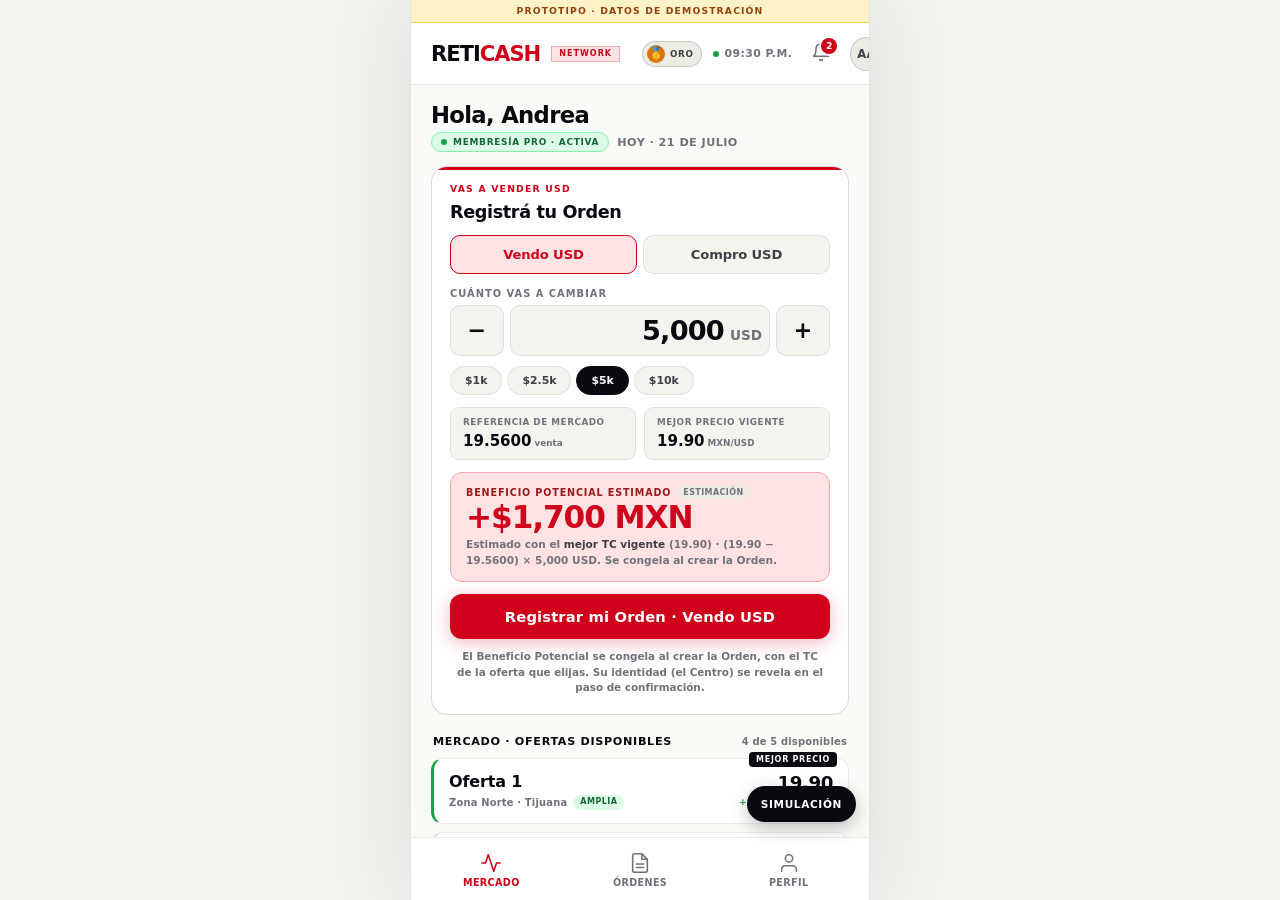
==== cliente.html @ 37eeac1e "Publicar interfaces simuladas · 2026-07-22T16:53Z" ====
<!doctype html>
<html lang="es">
<head>
<meta charset="utf-8">
<meta name="viewport" content="width=device-width,initial-scale=1,maximum-scale=1,user-scalable=no,viewport-fit=cover,interactive-widget=resizes-content">
<meta name="robots" content="noindex,nofollow">
<meta name="theme-color" content="#0A0A0F">
<title>Network · Interfaz simulada del Cliente</title>
<!--
  ══════════════════════════════════════════════════════════════════════════
  Network · Interfaz simulada del flujo del Cliente · v3
  Unidad 3 (v3), paso 2 del orden inviolable §3 CLAUDE.md.
  Fecha: 2026-07-21.

  ─── JERARQUÍA DE FUENTES · TRES CAPAS (se hereda a TODA interfaz Network) ───

  1 · CONTRATO ontológico (contratos/nucleo_membresia_caja.md) — LA ONTOLOGÍA.
      Innegociable. Vocabulario, objetos, acciones, estados. Toda categoría
      visible acá sale del contrato.

  2 · MM (customer.html + app.css) — EL FLUJO.
      Esqueleto de pantallas y mecánica probada en operación real: appbar,
      bnav, cotizador con toggle, reloj dual, QR con reloj interno, candado
      orden viva, kick modal, DISTRIBUCIÓN de la capa conductual (tier en
      header, bloque de comportamiento en Mercado, paintOrdPerdido en
      Órdenes), historial con ciclo. Voz traducida al contrato.

  3 · CM (mercado.css + app.css + mercado.html) — EL DISEÑO.
      Ya no "vara de calidad": es LA CAPA DE DISEÑO por herencia directa.
      Destilado en el asset propio del repo → network-design-system.css
      (linkeado abajo): tokens, componentes, bottom sheets, estados,
      transiciones, dark mode, tipografía, animaciones. Esta interfaz se
      construye SOBRE ese sistema; acá abajo solo va el CSS específico de
      las piezas del cliente (cotizador, tablero ciego, orden viva,
      veredicto, bloque conductual, referidos).

  Correcciones ya integradas (C1-C3 del Arquitecto) + este turno:
   · C1 · Capa conductual del núcleo COMPLETA y distribuida como en MM:
          tier chip en header, bloque de comportamiento en Mercado,
          paintOrdPerdido (Beneficio Perdido del mes) en Órdenes, nudges.
          Estado {has_data:false} neutro cuando el servicio SCI no responde.
   · C2 · Ceguera del tablero: TC + Capacidad + zona, sin nombre. Identidad
          revelada en CreateOrder.
   · C3 · Referido / Invitación con lista de estados. Sin recompensas.
   · Mecánica nueva (§1.4 contrato): Beneficio Potencial ESTIMADO en vivo
          contra el mejor TC vigente del mercado ciego, ROTULADO como
          estimación (§6.3 "si estimás, decilo"). No es el evento — ese nace
          en CreateOrder. Si el cliente elige otra oferta, recalcula.

  Si el vocabulario del contrato no alcanza: divergencia registrada, no
  invento (§2 CLAUDE.md).
  ══════════════════════════════════════════════════════════════════════════
-->
<link rel="stylesheet" href="network-design-system.css">
<style>
/* ═══════════ CSS ESPECÍFICO DEL CLIENTE (lo compartido está en el design system) ═══════════ */

/* Saludo */
.greet-block{margin-bottom:14px}
.greet-h{font-size:1.42rem;font-weight:900;letter-spacing:-.03em;color:var(--ink);margin:0 0 4px;line-height:1.1}
.greet-sub{display:flex;flex-wrap:wrap;gap:8px;align-items:center;color:var(--ink3);font-size:.7rem;font-weight:700;letter-spacing:.04em;text-transform:uppercase}

/* GATE DE MEMBRESÍA */
.mgate{border-radius:14px;padding:14px 16px;margin-bottom:14px;border:1px solid var(--brd)}
.mgate.req{background:var(--surf);border-color:var(--brd2)}
.mgate.wait-cash{background:var(--amber-bg);border-color:var(--amber-brd)}
.mgate.wait-digital{background:var(--blue-bg);border-color:var(--blue-brd)}
.mgate.grace{background:var(--amber-bg);border-color:var(--amber-brd)}
.mgate-ey{font-size:.58rem;font-weight:800;letter-spacing:.1em;text-transform:uppercase;color:var(--ink3);margin-bottom:5px}
.mgate.wait-cash .mgate-ey,.mgate.grace .mgate-ey{color:#92400E}
.mgate.wait-digital .mgate-ey{color:#1E40AF}
body.dk .mgate.wait-cash .mgate-ey,body.dk .mgate.grace .mgate-ey{color:#fcd34d}
body.dk .mgate.wait-digital .mgate-ey{color:#93c5fd}
.mgate-t{font-size:.95rem;font-weight:900;letter-spacing:-.02em;color:var(--ink);margin:0 0 4px}
.mgate-s{font-size:.7rem;color:var(--ink3);line-height:1.5;font-weight:600}
.mgate-s strong{color:var(--ink2);font-weight:800}
.mgate-code{font-family:'SF Mono',Menlo,monospace;font-weight:800;font-size:1rem;letter-spacing:.1em;color:var(--ink);background:var(--surf);border:1px solid var(--brd2);border-radius:8px;padding:8px 12px;display:inline-block;margin-top:10px}
.mgate-btn{margin-top:12px;width:100%;background:var(--ink);color:var(--surf);border:0;border-radius:10px;padding:12px;font-family:inherit;font-size:.8rem;font-weight:800;letter-spacing:.01em;cursor:pointer;transition:background var(--t-fast) var(--ease)}
.mgate-btn:hover{background:var(--red)}

/* Recorridos de activación (canales como acciones distintas) */
.chan-card{border:1.5px solid var(--brd2);border-radius:12px;padding:14px 15px;margin-bottom:10px;cursor:pointer;transition:border-color var(--t-fast) var(--ease),background var(--t-fast) var(--ease)}
.chan-card:hover{border-color:var(--ink);background:var(--surf2)}
.chan-card-h{display:flex;align-items:center;gap:10px;margin-bottom:6px}
.chan-ic{width:36px;height:36px;border-radius:10px;background:var(--surf2);display:flex;align-items:center;justify-content:center;font-size:1.15rem;flex:0 0 auto}
.chan-card.efectivo .chan-ic{background:var(--amber-bg)}
.chan-card.digital .chan-ic{background:var(--blue-bg)}
.chan-t{font-size:.88rem;font-weight:900;letter-spacing:-.01em;color:var(--ink)}
.chan-tag{font-size:.5rem;font-weight:800;letter-spacing:.06em;text-transform:uppercase;padding:2px 6px;border-radius:var(--r-pill);background:var(--surf3);color:var(--ink3);margin-left:auto}
.chan-tag.def{background:var(--amber-bg);color:#92400E}
body.dk .chan-tag.def{color:#fcd34d}
.chan-d{font-size:.68rem;color:var(--ink3);line-height:1.5;font-weight:600}
.chan-guard{font-size:.62rem;color:var(--ink4);line-height:1.5;font-weight:600;margin-top:6px;padding:10px 12px;background:var(--surf2);border-radius:9px}
.chan-guard strong{color:var(--ink2);font-weight:800}
.act-benef{background:var(--surf2);border:1px solid var(--brd);border-radius:10px;padding:12px 14px;margin:12px 0}
.act-benef-r{display:flex;justify-content:space-between;align-items:baseline;padding:6px 0;border-bottom:1px solid var(--brd);font-size:.75rem;gap:10px}
.act-benef-r:last-child{border-bottom:0}
.act-benef-r .k{color:var(--ink3);font-weight:600}
.act-benef-r .v{color:var(--ink);font-weight:800;text-align:right;font-variant-numeric:tabular-nums}
.act-benef-r .v.hl{color:var(--green)}
.act-steps{margin:12px 0;padding:0;list-style:none;counter-reset:s}
.act-step{position:relative;padding:0 0 12px 34px;font-size:.72rem;color:var(--ink2);line-height:1.5;font-weight:600;counter-increment:s}
.act-step::before{content:counter(s);position:absolute;left:0;top:-2px;width:22px;height:22px;border-radius:50%;background:var(--amber-bg);color:#92400E;font-size:.7rem;font-weight:900;display:flex;align-items:center;justify-content:center}
body.dk .act-step::before{color:#fcd34d}
.act-step:last-child{padding-bottom:0}
.act-code{text-align:center;font-family:'SF Mono',Menlo,monospace;font-weight:800;font-size:1.3rem;letter-spacing:.12em;color:var(--ink);background:var(--surf2);border:1.5px dashed var(--brd2);border-radius:12px;padding:16px;margin:12px 0}

/* MI CARD OPERAR (hero) */
.op-hero{
  background:var(--surf);border:1.5px solid var(--brd2);border-radius:16px;
  padding:16px 18px 18px;margin-bottom:14px;position:relative;overflow:hidden;
  transition:border-color var(--t) var(--ease);
}
.op-hero::before{content:"";position:absolute;top:0;left:0;right:0;height:3px;background:var(--brd2);transition:background var(--t-fast) var(--ease)}
.op-hero.sell::before{background:var(--red)}
.op-hero.buy::before{background:var(--green)}
.op-hero-ey{font-size:.58rem;font-weight:800;letter-spacing:.13em;text-transform:uppercase;color:var(--ink3);margin-bottom:8px;transition:color var(--t-fast) var(--ease)}
.op-hero.sell .op-hero-ey{color:var(--red)}
.op-hero.buy .op-hero-ey{color:var(--green)}
.op-hero-t{font-size:1.1rem;font-weight:900;letter-spacing:-.02em;color:var(--ink);margin:0 0 12px;line-height:1.2}

.op-lbl{font-size:.62rem;font-weight:800;letter-spacing:.1em;text-transform:uppercase;color:var(--ink3);margin:14px 0 6px}
.op-lbl:first-child{margin-top:0}

.q-amt{display:flex;gap:6px;align-items:stretch;margin-bottom:10px}
.q-amt-btn{background:var(--surf2);border:1.5px solid var(--brd);border-radius:var(--r-input);width:54px;font-size:1.4rem;font-weight:900;color:var(--ink);cursor:pointer;font-family:inherit;line-height:1;transition:background var(--t-fast) var(--ease)}
.q-amt-btn:hover{background:var(--surf3)}
.q-amt-btn:active{transform:translateY(1px)}
.q-amt-mid{flex:1;background:var(--surf2);border:1.5px solid var(--brd);border-radius:var(--r-input);display:flex;align-items:baseline;justify-content:center;gap:6px;padding:9px 4px}
.q-amt-inp{background:transparent;border:0;text-align:right;font-size:1.7rem;font-weight:900;letter-spacing:-.03em;font-variant-numeric:tabular-nums;color:var(--ink);width:calc(100% - 44px);font-family:inherit;outline:none;padding:0}
.q-amt-usd{color:var(--ink3);font-weight:800;font-size:.85rem}
.q-fast{display:flex;gap:5px;margin-bottom:6px;flex-wrap:wrap}
.q-fast-btn{position:relative;background:var(--surf2);border:1px solid var(--brd);border-radius:var(--r-pill);padding:7px 14px;font-family:inherit;font-size:.68rem;font-weight:700;color:var(--ink2);cursor:pointer;transition:background var(--t-fast) var(--ease)}
.q-fast-btn::after{content:"";position:absolute;top:50%;left:50%;transform:translate(-50%,-50%);width:100%;height:var(--tap)}
.q-fast-btn:hover{background:var(--surf3)}
.q-fast-btn.on{background:var(--ink);color:var(--surf);border-color:var(--ink)}

/* Referencias (Referencia de Mercado + Mejor precio vigente) */
.ref-row{display:grid;grid-template-columns:1fr 1fr;gap:8px;margin:12px 0}
.ref-cell{padding:9px 12px;background:var(--surf2);border:1px solid var(--brd);border-radius:9px}
.ref-cell-l{font-size:.55rem;font-weight:800;letter-spacing:.06em;text-transform:uppercase;color:var(--ink3);line-height:1.3}
.ref-cell-v{font-size:.94rem;font-weight:900;font-variant-numeric:tabular-nums;color:var(--ink);margin-top:3px}
.ref-cell-v small{font-size:.55rem;font-weight:700;color:var(--ink3);margin-left:3px}
.ref-cell.best .ref-cell-v{color:var(--ink)}

/* Estimación de Beneficio Potencial (rotulada) */
.est{background:var(--surf2);border:1px solid var(--brd);border-radius:12px;padding:13px 15px;margin-bottom:12px;transition:background var(--t-fast) var(--ease),border-color var(--t-fast) var(--ease)}
.op-hero.sell .est{background:var(--red-bg);border-color:var(--red-brd)}
.op-hero.buy .est{background:var(--green-bg);border-color:var(--green-brd)}
.est-ey{font-size:.6rem;font-weight:800;letter-spacing:.09em;text-transform:uppercase;color:var(--ink3);display:flex;align-items:center;gap:6px}
.op-hero.sell .est-ey{color:#991B1B}
.op-hero.buy .est-ey{color:#166534}
body.dk .op-hero.sell .est-ey{color:#fca5a5}
body.dk .op-hero.buy .est-ey{color:#4ade80}
.est-tag{font-size:.5rem;font-weight:800;letter-spacing:.05em;text-transform:uppercase;padding:2px 6px;border-radius:var(--r-pill);background:var(--surf3);color:var(--ink3)}
.est-v{font-size:1.95rem;font-weight:900;letter-spacing:-.035em;line-height:1.05;color:var(--ink);font-variant-numeric:tabular-nums;margin-top:2px}
.op-hero.sell .est-v{color:var(--red)}
.op-hero.buy .est-v{color:var(--green)}
.est-sub{font-size:.66rem;color:var(--ink3);margin-top:4px;line-height:1.45;font-weight:600}
.est-sub strong{color:var(--ink2);font-weight:800}

.disc{font-size:.65rem;color:var(--ink3);text-align:center;line-height:1.5;margin-top:10px;padding:0 4px;font-weight:600}

/* TABLERO CIEGO */
.blind-h{display:flex;align-items:baseline;justify-content:space-between;gap:8px;margin:20px 0 10px;padding:0 2px}
.blind-h-t{font-size:.7rem;font-weight:900;letter-spacing:.06em;text-transform:uppercase;color:var(--ink)}
.blind-h-s{font-size:.62rem;font-weight:700;color:var(--ink3);letter-spacing:.02em}
.blind-list{display:flex;flex-direction:column;gap:8px;margin-bottom:14px}
.of-row{background:var(--surf);border:1px solid var(--brd);border-left:3px solid var(--brd2);border-radius:12px;padding:13px 15px;display:grid;grid-template-columns:1fr auto;gap:12px 14px;align-items:center;cursor:pointer;transition:background var(--t-fast) var(--ease),border-color var(--t-fast) var(--ease),transform var(--t-fast) var(--ease);position:relative}
.of-row:hover{background:var(--surf2)}
.of-row:active{background:var(--surf3);transform:translateY(1px)}
.of-row.on{border-color:var(--ink);border-left-color:var(--ink)}
.of-row.top{border-left-color:var(--ink3)}
.of-row.top.sell{border-left-color:var(--green)}
.of-row.top.buy{border-left-color:var(--red)}
.of-row.sin-cap{opacity:.55;cursor:not-allowed}
.of-info{min-width:0}
.of-id{font-size:1rem;font-weight:800;letter-spacing:-.01em;color:var(--ink);display:flex;align-items:center;gap:7px}
.of-sel-dot{font-size:.55rem;font-weight:800;letter-spacing:.05em;text-transform:uppercase;color:var(--ink);background:var(--surf3);padding:2px 6px;border-radius:var(--r-pill)}
.of-meta{display:flex;gap:6px;flex-wrap:wrap;margin-top:4px;align-items:center}
.of-meta-i{font-size:.62rem;font-weight:700;color:var(--ink3);letter-spacing:.02em}
.of-cap{font-size:.5rem;font-weight:800;letter-spacing:.06em;text-transform:uppercase;padding:2px 7px;border-radius:var(--r-pill);line-height:1.35}
.of-cap.amplia{background:var(--green-bg);color:#166534}
.of-cap.limitada{background:var(--amber-bg);color:#92400E}
.of-cap.sin_capacidad{background:var(--red-bg);color:#991B1B}
body.dk .of-cap.amplia{color:#4ade80}
body.dk .of-cap.limitada{color:#fcd34d}
body.dk .of-cap.sin_capacidad{color:#fca5a5}
.of-price{text-align:right;white-space:nowrap}
.of-tc{font-size:1.14rem;font-weight:900;letter-spacing:-.025em;font-variant-numeric:tabular-nums;color:var(--ink);line-height:1}
.of-bpu{font-size:.58rem;font-weight:800;letter-spacing:.05em;text-transform:uppercase;color:var(--ink3);margin-top:4px}
.of-bpu.pos{color:var(--green)}
.of-tag-mejor{position:absolute;top:-7px;right:11px;font-size:.5rem;font-weight:900;letter-spacing:.09em;text-transform:uppercase;color:var(--surf);background:var(--ink);padding:3px 7px;border-radius:4px}
.blind-nota{font-size:.62rem;color:var(--ink3);line-height:1.5;padding:10px 12px;background:var(--surf2);border:1px solid var(--brd);border-radius:9px;margin-bottom:14px;font-weight:600}
.blind-nota strong{color:var(--ink2);font-weight:800}

/* ══════════ BLOQUE CONDUCTUAL DEL NÚCLEO (§1.16 · distribución MM) ══════════ */
.beh{background:var(--surf);border:1px solid var(--brd);border-radius:14px;padding:16px;margin-bottom:14px}
.beh-title{font-size:.62rem;font-weight:800;letter-spacing:.09em;text-transform:uppercase;color:var(--ink3);margin-bottom:12px}
.beh-h{display:flex;align-items:center;gap:13px;margin-bottom:14px}
/* Medidor de nivel (gauge circular) — ancla gráfica */
.beh-gauge{position:relative;width:64px;height:64px;flex:0 0 auto}
.beh-gauge-svg{width:64px;height:64px;transform:rotate(-90deg)}
.beh-gauge-bg{fill:none;stroke:var(--surf3);stroke-width:5}
.beh-gauge-fg{fill:none;stroke:url(#behgrad);stroke-width:5;stroke-linecap:round;transition:stroke-dashoffset 1s var(--ease)}
.beh-gauge-medal{position:absolute;inset:0;display:flex;align-items:center;justify-content:center;font-size:1.5rem}
.beh-tier-block{flex:1;min-width:0}
.beh-tier-l{font-size:.55rem;font-weight:800;letter-spacing:.1em;text-transform:uppercase;color:var(--ink3)}
.beh-tier-n{font-size:1.05rem;font-weight:900;letter-spacing:-.02em;color:var(--ink);margin-top:1px}
.beh-tier-pct{font-size:.62rem;font-weight:700;color:var(--ink3);margin-top:2px}
.beh-score{text-align:right;position:relative}
.beh-score-v{font-size:1.5rem;font-weight:900;letter-spacing:-.03em;color:var(--ink);line-height:1;font-variant-numeric:tabular-nums}
.beh-score-l{font-size:.55rem;font-weight:800;letter-spacing:.1em;text-transform:uppercase;color:var(--ink3);margin-top:2px}
.beh-score .beh-info{position:absolute;top:-4px;right:-6px}
.beh-info{background:transparent;border:0;color:var(--ink4);font-size:.9rem;padding:0 4px;cursor:pointer;font-family:inherit}
.beh-info:hover{color:var(--ink2)}
.beh-cells{display:grid;grid-template-columns:1fr 1fr;gap:10px;margin:14px 0}
.beh-cell{background:var(--surf2);border-radius:10px;padding:11px 12px}
.beh-cell-v{font-size:1.15rem;font-weight:900;letter-spacing:-.02em;color:var(--ink);font-variant-numeric:tabular-nums;line-height:1}
.beh-cell-l{font-size:.55rem;font-weight:800;letter-spacing:.09em;text-transform:uppercase;color:var(--ink3);margin-top:3px;line-height:1.3}

/* Racha grid */
.beh-w-h{display:flex;justify-content:space-between;align-items:baseline;margin:16px 0 10px;gap:8px}
.beh-w-t{font-size:.62rem;font-weight:800;letter-spacing:.09em;text-transform:uppercase;color:var(--ink3)}
.beh-w-n{font-size:.75rem;font-weight:800;color:var(--ink)}
.beh-w-n b{font-weight:900;font-size:1.05rem;letter-spacing:-.02em;color:var(--ink);margin-right:5px;font-variant-numeric:tabular-nums}
.beh-w-grid{display:flex;gap:6px}
.beh-w-cell{flex:1;text-align:center}
.beh-w-box{width:100%;aspect-ratio:1;border-radius:8px;background:var(--surf3);display:flex;align-items:center;justify-content:center;font-weight:900;font-size:1rem;color:var(--ink3)}
.beh-w-box.on{background:var(--green);color:#fff}
.beh-w-box.off{background:var(--surf3);color:var(--ink4)}
.beh-w-box.cur{background:var(--surf2);color:var(--ink);border:1.5px dashed var(--amber-brd)}
.beh-w-lbl{font-size:.5rem;font-weight:700;color:var(--ink3);margin-top:4px;letter-spacing:.03em}
.beh-w-ops{font-size:.5rem;color:var(--ink4);margin-top:1px;font-weight:700}
.beh-w-foot{font-size:.66rem;color:var(--ink3);margin-top:10px;font-weight:600}
.beh-w-foot strong{color:var(--ink2);font-weight:800}

/* Beneficio Capturado vs Dejado ir (núcleo) — ancla gráfica de Mercado */
.bvd{margin:4px 0 10px}
.bvd-row{margin-bottom:12px}
.bvd-row:last-child{margin-bottom:0}
.bvd-top{display:flex;justify-content:space-between;align-items:baseline;gap:10px;margin-bottom:5px}
.bvd-lbl{font-size:.6rem;font-weight:800;letter-spacing:.08em;text-transform:uppercase}
.bvd-lbl.g{color:#166534}.bvd-lbl.r{color:#991B1B}
body.dk .bvd-lbl.g{color:#4ade80}body.dk .bvd-lbl.r{color:#fca5a5}
.bvd-val{font-size:1.05rem;font-weight:900;letter-spacing:-.02em;font-variant-numeric:tabular-nums}
.bvd-val.g{color:var(--green)}.bvd-val.r{color:var(--red)}
.bvd-track{height:12px;background:var(--surf3);border-radius:var(--r-pill);overflow:hidden}
.bvd-fill{height:100%;border-radius:var(--r-pill);transition:width .5s var(--ease);min-width:3px}
.bvd-fill.g{background:var(--green)}.bvd-fill.r{background:var(--red)}
.bvd-foot{font-size:.66rem;color:var(--ink3);line-height:1.5;font-weight:600;margin-top:2px}
.bvd-foot strong{color:var(--ink2);font-weight:800}

/* Nudge conductual */
.beh-nudge{background:var(--green-bg);border:1px solid var(--green-brd);border-radius:12px;padding:14px;margin-top:14px}
.beh-nudge-ey{font-size:.55rem;font-weight:800;letter-spacing:.1em;text-transform:uppercase;color:#166534}
body.dk .beh-nudge-ey{color:#4ade80}
.beh-nudge-v{font-size:1.5rem;font-weight:900;letter-spacing:-.03em;color:var(--green);margin-top:3px;font-variant-numeric:tabular-nums}
.beh-nudge-txt{font-size:.68rem;color:#166534;margin-top:3px;line-height:1.45;font-weight:600}
body.dk .beh-nudge-txt{color:#4ade80}
.beh-nudge-txt strong{font-weight:900}

/* Estado neutro {has_data:false} */
.beh-neutro{background:var(--surf);border:1px dashed var(--brd2);border-radius:14px;padding:22px 16px;margin-bottom:14px;text-align:center}
.beh-neutro-ic{font-size:1.6rem;color:var(--ink4);margin-bottom:8px}
.beh-neutro-t{font-size:.85rem;font-weight:800;color:var(--ink2);letter-spacing:-.01em}
.beh-neutro-s{font-size:.68rem;color:var(--ink3);margin-top:4px;line-height:1.5;font-weight:600}

/* ══════════ ÓRDENES ══════════ */
.qr-card{background:var(--surf);border:1.5px solid var(--brd2);border-radius:18px;padding:18px 18px 16px;text-align:center;margin-bottom:12px;box-shadow:0 4px 20px rgba(0,0,0,.05);position:relative}
.qr-tag{display:inline-flex;align-items:center;gap:7px;font-size:.6rem;font-weight:900;letter-spacing:.09em;text-transform:uppercase;padding:5px 11px;border-radius:var(--r-pill);margin-bottom:14px;background:var(--green-bg);color:#166534}
body.dk .qr-tag{color:#4ade80}
.qr-tag.risk{background:var(--amber-bg);color:#92400E}
body.dk .qr-tag.risk{color:#fcd34d}
.qr-tag.risk .qr-pulse{background:var(--amber)}
.qr-tag.expired{background:var(--red-bg);color:#991B1B}
body.dk .qr-tag.expired{color:#fca5a5}
.qr-tag.expired .qr-pulse{background:var(--red)}
.qr-pulse{width:8px;height:8px;background:var(--green);border-radius:50%;animation:live-pulse 1.4s ease-in-out infinite}
.qr-img{width:190px;height:190px;background:#fff;padding:12px;border:1.5px solid var(--brd);border-radius:14px;margin:0 auto 12px;display:flex;align-items:center;justify-content:center}
.qr-code{font-family:'SF Mono',Menlo,monospace;font-weight:800;font-size:1.05rem;letter-spacing:.08em;margin-bottom:5px;color:var(--ink)}
.qr-sub{font-size:.72rem;color:var(--ink3);margin-bottom:14px;font-weight:600}
.qr-clock{background:var(--surf2);border:1px solid var(--brd);border-radius:9px;padding:10px 11px;text-align:center;font-size:.72rem;color:var(--ink2);font-weight:700}
.qr-clock strong{color:var(--ink);font-variant-numeric:tabular-nums;font-weight:900;font-size:.94rem;letter-spacing:.02em;margin-left:4px}
.qr-clock.warn{background:var(--amber-bg);border-color:var(--amber-brd);color:#92400E}
body.dk .qr-clock.warn{color:#fcd34d}
.qr-clock.warn strong{color:var(--amber)}
.qr-clock.exp{background:var(--red-bg);border-color:var(--red-brd);color:#991B1B}
body.dk .qr-clock.exp{color:#fca5a5}
.qr-clock.exp strong{color:var(--red)}
.qr-data{margin-bottom:12px}

.risk-banner{background:var(--amber-bg);border:1px solid var(--amber-brd);border-radius:11px;padding:11px 13px;margin:0 0 12px;display:flex;align-items:flex-start;gap:9px}
.risk-banner-ic{font-size:1.15rem;line-height:1;flex:0 0 auto}
.risk-banner-txt{font-size:.72rem;color:#78350F;line-height:1.45;flex:1;font-weight:600}
body.dk .risk-banner-txt{color:#fcd34d}
.risk-banner-txt strong{color:var(--amber);font-weight:900}

/* paintOrdPerdido — Beneficio Perdido del mes (núcleo, siempre disponible) */
.perdido-banner{background:var(--red-bg);border:1px solid var(--red-brd);border-radius:11px;padding:12px 14px;margin-bottom:12px;display:flex;align-items:flex-start;gap:9px}
.perdido-banner-ic{font-size:1.15rem;line-height:1;flex:0 0 auto}
.perdido-banner-txt{font-size:.72rem;color:#991B1B;line-height:1.45;flex:1;font-weight:600}
body.dk .perdido-banner-txt{color:#fca5a5}
.perdido-banner-txt strong{font-weight:900}

.cancel-btn{width:100%;background:transparent;border:1.5px solid var(--brd2);border-radius:10px;padding:11px;font-family:inherit;font-size:.72rem;font-weight:800;color:var(--ink3);cursor:pointer;margin-top:10px;transition:color var(--t-fast) var(--ease),border-color var(--t-fast) var(--ease)}
.cancel-btn:hover{color:var(--ink);border-color:var(--brd)}

.empty-live{background:var(--surf);border:1.5px dashed var(--brd2);border-radius:14px;padding:32px 18px;text-align:center;margin-bottom:14px}
.empty-live-t{font-weight:900;font-size:.95rem;color:var(--ink);margin-bottom:4px;letter-spacing:-.02em}
.empty-live-s{font-size:.72rem;color:var(--ink3);margin-bottom:14px;font-weight:600;line-height:1.5}
.empty-live-btn{background:var(--ink);color:var(--surf);border:0;border-radius:10px;padding:10px 22px;font-family:inherit;font-size:.75rem;font-weight:800;cursor:pointer;letter-spacing:.01em}

.clk{background:var(--amber-bg);border:1px solid var(--amber-brd);border-radius:11px;padding:11px 14px;margin-bottom:12px;display:flex;align-items:center;gap:11px}
.clk.no-live{background:var(--surf2);border-color:var(--brd)}
.clk-ic{font-size:1.4rem;line-height:1}
.clk-body{flex:1;min-width:0}
.clk-ey{font-size:.58rem;color:#92400E;font-weight:800;letter-spacing:.08em;text-transform:uppercase}
body.dk .clk-ey{color:#fcd34d}
.clk.no-live .clk-ey{color:var(--ink3)}
.clk-time{font-size:1.15rem;font-weight:900;letter-spacing:-.02em;font-variant-numeric:tabular-nums;color:var(--amber);margin-top:1px}
.clk-time.warn{color:var(--red)}
.clk.no-live .clk-time{color:var(--ink)}
.clk-msg{font-size:.66rem;color:var(--ink3);margin-top:2px;line-height:1.4;font-weight:600}

.veredict{background:var(--surf);border:1px solid var(--brd);border-radius:12px;padding:14px 16px;margin-bottom:12px}
.veredict-h{font-size:.62rem;color:var(--ink3);font-weight:800;letter-spacing:.09em;text-transform:uppercase;margin-bottom:10px;display:flex;justify-content:space-between}
.veredict-h span{color:var(--ink);font-weight:900}
.veredict-grid{display:grid;grid-template-columns:1fr 1fr;gap:10px}
.vc{padding:11px 12px;border-radius:9px}
.vc.gan{background:var(--green-bg)}
.vc.per{background:var(--red-bg)}
.vc-lbl{font-size:.55rem;font-weight:800;letter-spacing:.09em;text-transform:uppercase;color:#166534}
body.dk .vc.gan .vc-lbl{color:#4ade80}
.vc.per .vc-lbl{color:#991B1B}
body.dk .vc.per .vc-lbl{color:#fca5a5}
.vc-v{font-size:1.2rem;font-weight:900;letter-spacing:-.025em;color:var(--green);font-variant-numeric:tabular-nums;margin-top:2px}
.vc.per .vc-v{color:var(--red)}
.vc-sub{font-size:.6rem;color:var(--ink3);margin-top:2px;font-weight:600}

.esp{background:var(--surf);border:1px solid var(--brd);border-radius:12px;padding:14px 16px;margin-bottom:14px}
.esp-h{font-size:.62rem;color:var(--ink3);font-weight:800;letter-spacing:.09em;text-transform:uppercase;margin-bottom:10px}
.esp-bars{display:flex;align-items:flex-end;gap:6px;height:64px}
.esp-b{flex:1;background:var(--surf3);border-radius:3px 3px 0 0;min-height:4px;transition:height .42s var(--ease)}
.esp-b.gan{background:var(--green)}
.esp-b.per{background:var(--red)}
.esp-b.mix{background:linear-gradient(0deg,var(--red) 0%,var(--red) 50%,var(--green) 50%,var(--green) 100%)}
.esp-l{display:flex;gap:6px;margin-top:6px}
.esp-l div{flex:1;text-align:center;font-size:.55rem;color:var(--ink3);font-weight:700;letter-spacing:.02em}

.filt{display:flex;gap:5px;margin-bottom:10px;overflow-x:auto;-webkit-overflow-scrolling:touch;padding-bottom:2px}
.filt::-webkit-scrollbar{display:none}
.filt button{position:relative;background:var(--surf2);border:1px solid var(--brd);border-radius:var(--r-pill);padding:7px 13px;font-family:inherit;font-size:.66rem;font-weight:800;color:var(--ink2);cursor:pointer;white-space:nowrap;flex:0 0 auto;letter-spacing:.03em;text-transform:uppercase;transition:background var(--t-fast) var(--ease),color var(--t-fast) var(--ease)}
.filt button::after{content:"";position:absolute;top:50%;left:50%;transform:translate(-50%,-50%);width:100%;height:var(--tap)}
.filt button:hover{background:var(--surf3)}
.filt button.on{background:var(--ink);color:var(--surf);border-color:var(--ink)}

.hist{background:var(--surf);border:1px solid var(--brd);border-radius:12px;overflow:hidden}
.hi-row{display:grid;grid-template-columns:1fr auto auto;gap:10px 12px;align-items:center;padding:12px 15px;border-bottom:1px solid var(--brd);cursor:pointer;transition:background var(--t-fast) var(--ease)}
.hi-row:last-child{border-bottom:0}
.hi-row:hover{background:var(--surf2)}
.hi-mo{font-weight:800;font-size:.92rem;color:var(--ink);letter-spacing:-.01em}
.hi-mo small{color:var(--ink3);font-weight:600;font-size:.65rem;margin-left:5px}
.hi-meta{font-size:.62rem;color:var(--ink3);margin-top:3px;display:flex;align-items:center;gap:5px;line-height:1.35;font-weight:600}
.hi-pill{display:inline-block;padding:2px 6px;border-radius:var(--r-pill);font-size:.5rem;font-weight:800;letter-spacing:.06em;text-transform:uppercase;line-height:1.4}
.hi-pill.amber{background:var(--amber-bg);color:#92400E}
.hi-pill.green{background:var(--green-bg);color:#166534}
.hi-pill.red{background:var(--red-bg);color:#991B1B}
.hi-pill.gray{background:var(--surf3);color:var(--ink2)}
body.dk .hi-pill.amber{color:#fcd34d}
body.dk .hi-pill.green{color:#4ade80}
body.dk .hi-pill.red{color:#fca5a5}
.hi-benef{text-align:right;font-weight:900;font-size:.86rem;font-variant-numeric:tabular-nums;letter-spacing:-.01em}
.hi-benef.gan{color:var(--green)}
.hi-benef.per{color:var(--red)}
.hi-benef.mix{display:flex;flex-direction:column;align-items:flex-end;gap:0}
.hi-benef.mix .g{color:var(--green);font-size:.75rem}
.hi-benef.mix .p{color:var(--red);font-size:.66rem}
.hi-benef .sub{font-size:.5rem;color:var(--ink3);font-weight:800;text-transform:uppercase;letter-spacing:.06em;display:block;margin-top:1px}
.hi-chev{color:var(--ink4);font-size:1rem;font-weight:700}

/* ══════════ PERFIL ══════════ */
.pf-cred{background:var(--surf);border:1px solid var(--brd);border-radius:14px;padding:16px 15px;margin-bottom:14px;display:flex;align-items:center;gap:14px}
.pf-cred-av{width:52px;height:52px;border-radius:50%;background:linear-gradient(135deg,var(--red) 0%,#a3011a 100%);color:#fff;font-weight:900;font-size:1.36rem;letter-spacing:-.02em;display:flex;align-items:center;justify-content:center;flex:0 0 auto;box-shadow:0 4px 14px rgba(208,2,27,.22)}
.pf-cred-info{min-width:0;flex:1}
.pf-cred-n{font-size:.98rem;font-weight:900;letter-spacing:-.02em;color:var(--ink);line-height:1.2}
.pf-cred-id{font-size:.62rem;color:var(--ink3);font-family:'SF Mono',Menlo,monospace;letter-spacing:.04em;margin-top:3px;font-weight:600}
.pf-cred-since{font-size:.62rem;color:var(--ink4);margin-top:1px;font-weight:700}

.ref-block{background:var(--surf);border:1px solid var(--brd);border-radius:14px;padding:16px;margin-bottom:14px}
.ref-block-h{display:flex;justify-content:space-between;align-items:center;gap:12px;margin-bottom:6px}
.ref-block-t{font-size:.98rem;font-weight:900;letter-spacing:-.02em;color:var(--ink);margin:0}
.ref-invite{background:var(--ink);color:var(--surf);border:0;border-radius:9px;padding:8px 14px;font-family:inherit;font-size:.7rem;font-weight:800;letter-spacing:.02em;cursor:pointer;transition:background var(--t-fast) var(--ease)}
.ref-invite:hover{background:var(--red)}
.ref-sub{font-size:.68rem;color:var(--ink3);margin-bottom:12px;line-height:1.5;font-weight:600}
.inv-list{display:flex;flex-direction:column;gap:8px}
.inv-row{background:var(--surf2);border:1px solid var(--brd);border-radius:10px;padding:11px 13px;display:flex;align-items:center;gap:11px}
.inv-av{width:36px;height:36px;border-radius:50%;background:var(--surf3);color:var(--ink3);border:1.5px solid var(--brd2);display:flex;align-items:center;justify-content:center;font-weight:800;font-size:.72rem;letter-spacing:.02em;flex:0 0 auto}
.inv-info{flex:1;min-width:0}
.inv-n{font-size:.78rem;font-weight:800;color:var(--ink);letter-spacing:-.01em}
.inv-meta{font-size:.6rem;color:var(--ink3);margin-top:2px;font-weight:600;letter-spacing:.01em}
.inv-est{font-size:.5rem;font-weight:800;letter-spacing:.08em;text-transform:uppercase;padding:3px 7px;border-radius:var(--r-pill);flex:0 0 auto}
.inv-est.enviada{background:var(--blue-bg);color:#1E40AF}
body.dk .inv-est.enviada{color:#93c5fd}
.inv-est.abierta{background:var(--amber-bg);color:#92400E}
body.dk .inv-est.abierta{color:#fcd34d}
.inv-est.aceptada{background:var(--green-bg);color:#166534}
body.dk .inv-est.aceptada{color:#4ade80}
.inv-est.vencida{background:var(--surf3);color:var(--ink3)}
.inv-est.revocada{background:var(--red-bg);color:#991B1B}
body.dk .inv-est.revocada{color:#fca5a5}
.ref-nota{font-size:.6rem;color:var(--ink4);margin-top:10px;font-weight:600;line-height:1.5}

.pf-recos{list-style:none;padding:0;margin:0;display:flex;flex-direction:column;gap:8px}
.pf-reco{background:var(--surf2);border:1px solid var(--brd);border-radius:10px;padding:11px 13px}
.pf-reco-t{font-size:.78rem;font-weight:800;color:var(--ink);letter-spacing:-.01em}
.pf-reco-d{font-size:.66rem;color:var(--ink3);margin-top:3px;line-height:1.5;font-weight:600}
.pf-nota{font-size:.6rem;color:var(--ink4);margin-top:12px;font-weight:600;line-height:1.5;padding:0 4px}

.pf-set{display:flex;justify-content:space-between;align-items:center;padding:12px 0;border-bottom:1px solid var(--brd);gap:12px}
.pf-set:last-child{border-bottom:0}
.pf-set-l{font-size:.78rem;font-weight:600;color:var(--ink2)}
.pf-logout{background:transparent;border:1.5px solid var(--red);color:var(--red);border-radius:10px;padding:12px;font-family:inherit;font-size:.75rem;font-weight:800;cursor:pointer;width:100%;margin-top:12px;letter-spacing:.01em}
.pf-logout:hover{background:var(--red);color:#fff}

/* Detalle orden */
.od-hero{background:var(--surf2);border:1px solid var(--brd);border-radius:11px;padding:14px 15px;text-align:center;margin-bottom:12px}
.od-hero-l{font-size:.58rem;font-weight:800;letter-spacing:.1em;text-transform:uppercase;color:var(--ink3)}
.od-hero-v{font-size:1.85rem;font-weight:900;letter-spacing:-.03em;font-variant-numeric:tabular-nums;margin-top:3px;line-height:1.1}
.od-hero-v.g{color:var(--green)}
.od-hero-v.p{color:var(--red)}
.od-hero-v.m{color:var(--ink);font-size:1.15rem}
.od-msg{font-size:.72rem;color:var(--ink3);text-align:center;line-height:1.5;margin-top:14px;padding:0 4px;font-weight:600}

/* Reglas SCI */
.rules-list{margin:0;padding:0;list-style:none;display:flex;flex-direction:column;gap:8px}
.rule{background:var(--surf2);border:1px solid var(--brd);border-radius:10px;padding:10px 12px;display:flex;justify-content:space-between;align-items:center;gap:12px}
.rule-body{min-width:0;flex:1}
.rule-t{font-size:.75rem;font-weight:800;color:var(--ink);letter-spacing:-.01em}
.rule-d{font-size:.6rem;color:var(--ink3);margin-top:2px;font-weight:600;line-height:1.4}
.rule-p{font-size:.9rem;font-weight:900;font-variant-numeric:tabular-nums;letter-spacing:-.02em;white-space:nowrap;flex:0 0 auto}
.rule-p.pos{color:var(--green)}
.rule-p.neg{color:var(--red)}

/* Sim */
.sim-fab{position:fixed;bottom:calc(env(safe-area-inset-bottom,10px) + 78px);right:var(--edge-r);z-index:170;background:var(--ink);color:var(--surf);border:0;border-radius:var(--r-pill);padding:8px 14px;min-height:36px;font-family:inherit;font-size:.66rem;font-weight:800;letter-spacing:.06em;text-transform:uppercase;cursor:pointer;box-shadow:0 6px 18px rgba(0,0,0,.24)}
.sim-r{margin:12px 0}
.sim-r label{display:block;color:var(--ink3);font-weight:800;font-size:.62rem;letter-spacing:.06em;text-transform:uppercase;margin-bottom:6px}
.sim-r input[type=range]{width:100%;accent-color:var(--red)}
.sim-slabels{display:flex;justify-content:space-between;color:var(--ink4);font-size:.58rem;margin-top:4px;font-weight:700}
.sim-slabels b{color:var(--ink);font-weight:800}
.sim-btns{display:grid;grid-template-columns:1fr 1fr;gap:6px;margin-top:12px}
.sim-btns button{background:var(--surf2);border:1px solid var(--brd);border-radius:8px;padding:9px 10px;font-family:inherit;font-size:.65rem;font-weight:800;color:var(--ink);cursor:pointer;letter-spacing:.02em;transition:background var(--t-fast) var(--ease)}
.sim-btns button:hover{background:var(--surf3)}
.sim-btns button.act{background:var(--red-bg);border-color:var(--red-brd);color:var(--red)}
.sim-explain{margin-top:12px;color:var(--ink3);font-size:.62rem;line-height:1.5;padding:9px 11px;background:var(--surf2);border-radius:8px}
</style>
</head>
<body>

<!-- Kick modal preinstalado -->
<div class="kick" id="kick">
  <div class="kick-brand">RETI<em>CASH</em> NETWORK</div>
  <div class="kick-ic">⛔</div>
  <div class="kick-t">Sesión cerrada</div>
  <div class="kick-s">Se abrió sesión de esta cuenta en otro dispositivo. Esta sesión fue cerrada por seguridad.</div>
  <div class="kick-cd">Volverás al inicio en <strong id="kick-cd">10</strong> s</div>
  <button class="kick-btn" onclick="kickReset()">Iniciar sesión ahora</button>
</div>

<!-- Sim FAB + overlay -->
<button class="sim-fab" id="sim-fab" onclick="openSim()">Simulación</button>
<div class="ovl" id="sim-ovl">
  <div class="modal">
    <button class="modal-x" onclick="closeAll()">×</button>
    <div class="modal-t">Simulación · solo interfaz</div>
    <div class="sim-r">
      <label>Ahora ficticio (mueve el reloj de la Orden viva)</label>
      <input type="range" id="sim-now" min="0" max="60" value="0">
      <div class="sim-slabels"><span>t = t₀</span><b id="sim-now-lbl">recién creada</b><span>vencimiento</span></div>
    </div>
    <div class="sim-btns">
      <button onclick="simExecFull()">Ejecutar íntegra</button>
      <button onclick="simExecPartial()">Ejecutar 50%</button>
      <button onclick="simCancel()">Cancelar orden</button>
      <button onclick="simNoShow()">Cajero: no_show</button>
      <button onclick="simExpire()">Barrido: expired</button>
      <button onclick="simReset()">Reset todo</button>
      <button id="sim-sci-btn" onclick="simToggleSCI()">Servicio SCI: caer</button>
      <button onclick="simKick()">Kick modal</button>
      <button onclick="simMemb('active')">Memb: activa</button>
      <button onclick="simMemb('anon')">Memb: sin membresía</button>
      <button onclick="simMemb('grace')">Memb: en gracia</button>
      <button onclick="simMemb('expired')">Memb: vencida</button>
      <button onclick="simCajeroCobra()">Cajero cobra (efectivo)</button>
      <button onclick="simRetiConfirma()">RetiCash confirma (digital)</button>
      <button onclick="simDark()">Toggle dark</button>
    </div>
    <div class="sim-explain">
      <b>Umbral "en Riesgo"</b> = 30 min antes del vencimiento (§6.2.13). La Orden viva vence en 60 min desde t₀; cruzá los 30 min con el slider.<br><br>
      <b>Servicio SCI: caer</b> — simula el motor conductual ausente. La capa conductual del núcleo pasa a estado neutro <span class="mono">{has_data:false}</span> sin romper la UI (§5.9 contrato). El ciclo del Beneficio (Real/Perdido/veredicto) NO se afecta — es dato del núcleo, no del servicio.
    </div>
  </div>
</div>

<div class="app">

  <div class="proto-banner">Prototipo · datos de demostración</div>

  <header class="appbar">
    <span class="brand">RETI<em>CASH</em></span>
    <span class="role">Network</span>
    <span class="sp"></span>
    <span class="lvl-chip" id="lvl-chip"><span class="lvl-chip-medal" id="lvl-chip-medal">🥇</span><span class="lvl-chip-name" id="lvl-chip-name">Oro</span></span>
    <span class="clock"><span class="cdot"></span> <span id="clock-live">—</span></span>
    <button class="rc-bell" id="rc-bell" onclick="openNotif()" aria-label="Notificaciones">
      <svg viewBox="0 0 24 24"><path d="M18 8a6 6 0 1 0-12 0c0 7-3 9-3 9h18s-3-2-3-9"/><path d="M13.73 21a2 2 0 0 1-3.46 0"/></svg>
      <span class="rc-bell-badge" id="rc-bell-badge">2</span>
    </button>
    <button class="who-avatar" id="who-avatar" onclick="openMini()" aria-label="Perfil">AA</button>
    <button class="appbar-exit" onclick="simKick()" aria-label="Salir">
      <svg viewBox="0 0 24 24"><path d="M9 21H5a2 2 0 0 1-2-2V5a2 2 0 0 1 2-2h4"/><polyline points="16 17 21 12 16 7"/><line x1="21" y1="12" x2="9" y2="12"/></svg>
    </button>
  </header>

  <div class="sa">

    <!-- ══════════ MERCADO ══════════ -->
    <section class="sc on" id="s-mercado">

      <div class="greet-block">
        <h1 class="greet-h">Hola, <span id="cli-nombre">—</span></h1>
        <div class="greet-sub"><span id="memb-chip-wrap"></span><span id="today">—</span></div>
      </div>

      <!-- GATE DE MEMBRESÍA (según estado / canal) -->
      <div id="memb-gate"></div>

      <!-- MI CARD OPERAR con estimación -->
      <div class="op-hero sell" id="op-hero">
        <div class="op-hero-ey" id="op-hero-ey">Operar</div>
        <h2 class="op-hero-t">Registrá tu Orden</h2>

        <div class="q-seg" id="q-seg">
          <button data-dir="sell" class="on">Vendo USD</button>
          <button data-dir="buy">Compro USD</button>
        </div>

        <div class="op-lbl">Cuánto vas a cambiar</div>
        <div class="q-amt">
          <button class="q-amt-btn" onclick="stepAmt(-500)">−</button>
          <div class="q-amt-mid"><input class="q-amt-inp" id="amt" type="text" inputmode="numeric" value="5,000"><span class="q-amt-usd">USD</span></div>
          <button class="q-amt-btn" onclick="stepAmt(500)">+</button>
        </div>
        <div class="q-fast" id="q-fast"></div>

        <div class="ref-row">
          <div class="ref-cell">
            <div class="ref-cell-l">Referencia de Mercado</div>
            <div class="ref-cell-v"><span id="ref-val">—</span><small id="ref-lado-lbl">venta</small></div>
          </div>
          <div class="ref-cell best">
            <div class="ref-cell-l">Mejor precio vigente</div>
            <div class="ref-cell-v"><span id="best-val">—</span><small>MXN/USD</small></div>
          </div>
        </div>

        <div class="est">
          <div class="est-ey">Beneficio Potencial estimado <span class="est-tag">estimación</span></div>
          <div class="est-v" id="est-val">—</div>
          <div class="est-sub" id="est-sub">—</div>
        </div>

        <button class="cli-exec side-sell" id="exec" onclick="openConfirm()">Registrar mi Orden · Vendo USD</button>
        <div class="disc">El Beneficio Potencial se congela al crear la Orden, con el TC de la oferta que elijas. Su identidad (el Centro) se revela en el paso de confirmación.</div>
      </div>

      <!-- TABLERO CIEGO -->
      <div class="blind-h">
        <div class="blind-h-t">Mercado · Ofertas disponibles</div>
        <div class="blind-h-s" id="blind-count">—</div>
      </div>
      <div class="blind-list" id="blind-list"></div>
      <div class="blind-nota"><strong>El nombre del Centro no se muestra acá.</strong> Solo ves TC, Capacidad y zona. La identidad se revela cuando registrás tu Orden (contrato §1.7.1). Tocá una oferta para estimar con su TC.</div>

      <!-- BLOQUE CONDUCTUAL (distribución MM: en Mercado) -->
      <div id="beh-mercado"></div>

    </section>

    <!-- ══════════ ÓRDENES ══════════ -->
    <section class="sc" id="s-ordenes">

      <div id="ord-live-wrap"></div>

      <div class="clk" id="clk">
        <div class="clk-ic">⏱</div>
        <div class="clk-body">
          <div class="clk-ey" id="clk-ey">Tiempo</div>
          <div class="clk-time" id="clk-time">—</div>
          <div class="clk-msg" id="clk-msg">—</div>
        </div>
      </div>

      <!-- paintOrdPerdido: Beneficio Perdido del mes (núcleo) -->
      <div id="perdido-wrap"></div>

      <div class="veredict">
        <div class="veredict-h"><span>Julio 2026 · Beneficio</span></div>
        <div class="veredict-grid">
          <div class="vc gan"><div class="vc-lbl">Real (ganado)</div><div class="vc-v" id="vc-gan">—</div><div class="vc-sub" id="vc-gan-sub">—</div></div>
          <div class="vc per"><div class="vc-lbl">Perdido</div><div class="vc-v" id="vc-per">—</div><div class="vc-sub" id="vc-per-sub">—</div></div>
        </div>
      </div>

      <div class="esp">
        <div class="esp-h">Espejo de tus últimas 4 semanas</div>
        <div class="esp-bars" id="esp-bars"></div>
        <div class="esp-l"><div>1 jul</div><div>8 jul</div><div>15 jul</div><div>21 jul</div></div>
      </div>

      <div class="blind-h"><div class="blind-h-t">Tus operaciones</div></div>
      <div class="filt" id="filt">
        <button class="on" data-f="all">Todas</button>
        <button data-f="exec">Ejecutadas</button>
        <button data-f="partial">Incompletas</button>
        <button data-f="no_exec">No ejecutadas</button>
        <button data-f="cancelled">Canceladas</button>
      </div>
      <div class="hist" id="hist"></div>

    </section>

    <!-- ══════════ PERFIL ══════════ -->
    <section class="sc" id="s-perfil">

      <div class="pf-cred">
        <div class="pf-cred-av">AA</div>
        <div class="pf-cred-info">
          <div class="pf-cred-n">Andrea Álvarez</div>
          <div class="pf-cred-id">CST-20260214-M78L</div>
          <div class="pf-cred-since">Cliente desde 14 feb 2026</div>
        </div>
      </div>

      <!-- Bloque conductual detallado -->
      <div id="beh-perfil"></div>

      <!-- Referidos -->
      <div class="ref-block">
        <div class="ref-block-h">
          <h2 class="ref-block-t">Invitar al Network</h2>
          <button class="ref-invite" onclick="openInvite()">Invitar</button>
        </div>
        <div class="ref-sub">Invitá a alguien a unirse al Network. El alta se habilita con la vigencia del KYC de RetiCash — sin aprobaciones manuales.</div>
        <div class="inv-list" id="inv-list"></div>
        <div class="ref-nota">Las invitaciones registran el vínculo emisor→receptor como un hecho en la cadena de eventos, independiente de recompensas.</div>
      </div>

      <div class="pcard">
        <div class="pcard-h"><h2 class="h2">Tu Membresía</h2><span id="memb-chip-wrap-2"></span></div>
        <div class="pcard-r"><span class="k">Plan</span><span class="v">Pro</span></div>
        <div class="pcard-r"><span class="k">Vence</span><span class="v">14 ago 2026</span></div>
        <div class="pcard-r"><span class="k">Último canal de cobro</span><span class="v">Efectivo · ventanilla</span></div>
        <div class="pcard-r"><span class="k">Vínculo</span><span class="v">RetiCash</span></div>
      </div>

      <div class="pcard">
        <div class="pcard-h"><h2 class="h2">Recompensas del plan</h2></div>
        <ul class="pf-recos">
          <li class="pf-reco"><div class="pf-reco-t">Prellamada del TC</div><div class="pf-reco-d">Recibís aviso 2 horas antes del ajuste diario del TC en cada Centro.</div></li>
          <li class="pf-reco"><div class="pf-reco-t">TC Lock extendido</div><div class="pf-reco-d">Tu Orden mantiene el TC congelado hasta 8 horas (vs. 4 horas del plan base).</div></li>
          <li class="pf-reco"><div class="pf-reco-t">Historial exportable</div><div class="pf-reco-d">Reporte mensual descargable con Beneficio Real y Perdido detallados por Centro.</div></li>
        </ul>
        <div class="pf-nota">Las Recompensas del plan no incluyen precio del dólar diferenciado · el TC de cada Centro es único para todos sus Clientes (contrato §1.7, §1.15).</div>
      </div>

      <div class="pcard">
        <div class="pcard-h"><h2 class="h2">Tu identidad</h2></div>
        <div class="pcard-r"><span class="k">KYC</span><span class="v g">Vigente</span></div>
        <div class="pcard-r"><span class="k">Custodia</span><span class="v">RetiCash</span></div>
        <div class="pcard-r"><span class="k">Documento</span><span class="v">INE · ****1234</span></div>
        <div class="pcard-r"><span class="k">Correo</span><span class="v">andrea.alvarez@example.com</span></div>
        <div class="pcard-r"><span class="k">Teléfono</span><span class="v">+52 664 123 4567</span></div>
        <div class="pf-nota">Tus datos y biometría los captura y custodia RetiCash. Los Centros donde operás nunca son dueños de tu identidad.</div>
      </div>

      <div class="pcard">
        <div class="pcard-h"><h2 class="h2">Ajustes</h2></div>
        <div class="pf-set"><span class="pf-set-l">Tema oscuro</span><button class="pf-toggle" id="pf-theme" role="switch" aria-checked="false" onclick="toggleDark()"><span class="pf-toggle-dot"></span></button></div>
        <div class="pf-set"><span class="pf-set-l">Notificaciones push</span><button class="pf-toggle" id="pf-push" role="switch" aria-checked="true" onclick="tglSwitch('pf-push')"><span class="pf-toggle-dot"></span></button></div>
        <button class="pf-logout" onclick="simKick()">Simular sesión cerrada en otro dispositivo</button>
      </div>

      <div class="legal-foot">
        <p>RetiCash Network · operado por RetiCash LLC (Delaware, EUA)</p>
        <p>RetiCash LLC no es casa de cambio ni Money Services Business, no custodia ni transmite fondos, no es parte de las operaciones. Las operaciones cambiarias son celebradas exclusivamente entre el Centro licenciado y sus Clientes.</p>
      </div>

    </section>

  </div>

  <nav class="bnav">
    <button class="ni on" data-sc="mercado" onclick="tab('mercado')"><svg viewBox="0 0 24 24"><polyline points="22 12 18 12 15 21 9 3 6 12 2 12"/></svg><span class="ni-lbl">Mercado</span></button>
    <button class="ni" data-sc="ordenes" onclick="tab('ordenes')"><svg viewBox="0 0 24 24"><path d="M14 2H6a2 2 0 0 0-2 2v16a2 2 0 0 0 2 2h12a2 2 0 0 0 2-2V8z"/><polyline points="14 2 14 8 20 8"/><line x1="8" y1="13" x2="16" y2="13"/><line x1="8" y1="17" x2="16" y2="17"/></svg><span class="ni-lbl">Órdenes</span></button>
    <button class="ni" data-sc="perfil" onclick="tab('perfil')"><svg viewBox="0 0 24 24"><path d="M20 21v-2a4 4 0 0 0-4-4H8a4 4 0 0 0-4 4v2"/><circle cx="12" cy="7" r="4"/></svg><span class="ni-lbl">Perfil</span></button>
  </nav>
</div>

<!-- Notif panel + mini -->
<div class="notif-panel" id="notif-panel">
  <div class="notif-h"><div class="notif-h-t">Notificaciones</div><button class="notif-h-act" onclick="markAllRead()">Marcar todo leído</button></div>
  <div class="notif-body" id="notif-body"></div>
</div>
<div class="mini-panel" id="mini-panel">
  <div class="mini-n">Andrea Álvarez</div>
  <div class="mini-r">Cliente · Network</div>
  <div class="mini-mail">andrea.alvarez@example.com</div>
  <div class="mini-sep"></div>
  <button class="mini-salir" onclick="simKick()">Cerrar sesión</button>
</div>

<!-- Modales -->
<div class="ovl" id="ovl-confirm">
  <div class="modal">
    <button class="modal-x" onclick="closeAll()">×</button>
    <div class="modal-t">Confirmá tu Orden</div>
    <div class="modal-s">Al confirmar se congelan el TC, la Referencia y el sentido — y el Beneficio Potencial deja de ser estimación para volverse hecho registrado. <strong>Acá se te revela el Centro y la sucursal.</strong></div>
    <div class="kv-grid">
      <div class="kv-cell"><div class="kv-l">Sentido</div><div class="kv-v" id="cf-sent">—</div></div>
      <div class="kv-cell"><div class="kv-l">Monto</div><div class="kv-v" id="cf-monto">—</div></div>
      <div class="kv-cell full"><div class="kv-l">Centro · Sucursal</div><div class="kv-v s" id="cf-ctr">—</div></div>
      <div class="kv-cell"><div class="kv-l">TC a congelar</div><div class="kv-v" id="cf-tc">—</div></div>
      <div class="kv-cell"><div class="kv-l">Referencia</div><div class="kv-v" id="cf-ref">—</div></div>
      <div class="kv-cell full"><div class="kv-l">Beneficio Potencial</div><div class="kv-v g" id="cf-benef">—</div></div>
    </div>
    <div class="modal-btns"><button onclick="closeAll()">Cancelar</button><button class="primary" onclick="doCreateOrder()">Registrar Orden</button></div>
  </div>
</div>

<div class="ovl" id="ovl-liveorder">
  <div class="modal">
    <button class="modal-x" onclick="closeAll()">×</button>
    <div class="modal-t">Ya tenés una Orden viva</div>
    <div class="modal-s" id="lo-sub">Solo puede haber una Orden viva por Cliente (contrato §6.2).</div>
    <div class="modal-btns stack">
      <button class="primary" onclick="liveOrderResolve('cancel')">Cancelar la anterior y registrar la nueva</button>
      <button onclick="liveOrderResolve('merge')" id="lo-merge">Sumar el nuevo monto a la anterior (al TC original)</button>
      <button onclick="closeAll()">No hacer nada</button>
    </div>
    <div class="modal-s" style="margin-top:12px;font-size:.62rem;color:var(--ink4)">Sumar aplica solo si el sentido coincide. Se ejecuta al TC congelado de la Orden original (contrato §1.9.2).</div>
  </div>
</div>

<div class="ovl" id="ovl-cancel">
  <div class="modal">
    <button class="modal-x" onclick="closeAll()">×</button>
    <div class="modal-t">Cancelar tu Orden</div>
    <div class="modal-s">La cancelación libera tu Orden y <strong>no genera Beneficio Perdido</strong> (contrato §1.4: cancelar no penaliza).</div>
    <div class="modal-btns"><button onclick="closeAll()">Volver</button><button class="danger" onclick="simCancel()">Sí, cancelar</button></div>
  </div>
</div>

<div class="ovl" id="ovl-detail"><div class="modal" id="detail-body"></div></div>

<div class="ovl" id="ovl-rules">
  <div class="modal">
    <button class="modal-x" onclick="closeAll()">×</button>
    <div class="modal-t">Cómo ganás puntos</div>
    <div class="modal-s">Reglas del servicio SCI+conductual. Cuando el servicio no responde, la interfaz muestra estado neutro sin romper (contrato §5.9).</div>
    <ul class="rules-list" id="rules-list"></ul>
  </div>
</div>

<div class="ovl" id="ovl-invite">
  <div class="modal">
    <button class="modal-x" onclick="closeAll()">×</button>
    <div class="modal-t">Invitar al Network</div>
    <div class="modal-s">La invitación es a <strong>RetiCash</strong>. La persona completará onboarding + KYC. El vínculo se registra al aceptar (contrato §1.17, §3.19). No hay recompensas visibles hoy.</div>
    <div class="form-r"><label class="form-l" for="inv-nombre">Nombre</label><input class="form-i" id="inv-nombre" type="text" placeholder="Ej. Sara Esnaurrizar"></div>
    <div class="form-r"><label class="form-l" for="inv-mail">Correo</label><input class="form-i" id="inv-mail" type="email" placeholder="ana@example.com"></div>
    <div class="form-r"><label class="form-l" for="inv-tel">Teléfono (opcional)</label><input class="form-i" id="inv-tel" type="tel" placeholder="+52 664 000 0000"></div>
    <div class="modal-btns"><button onclick="closeAll()">Cancelar</button><button class="primary" onclick="doInvite()">Enviar invitación</button></div>
    <div class="modal-s" style="margin-top:12px;font-size:.6rem">Anti-enumeration (§6.7 CLAUDE.md): respuesta uniforme con jitter y rate-limit. No revelamos si el correo ya está registrado.</div>
  </div>
</div>

<!-- Activación: elección de canal (dos recorridos distintos, no un enum) -->
<div class="ovl" id="ovl-activar">
  <div class="modal">
    <button class="modal-x" onclick="closeAll()">×</button>
    <div class="modal-t">Activá tu Membresía Pro</div>
    <div class="modal-s">La Membresía es tu acceso al marketplace. Elegí cómo pagarla — cada canal es un recorrido distinto.</div>
    <div class="act-benef">
      <div class="act-benef-r"><span class="k">Plan</span><span class="v">Pro</span></div>
      <div class="act-benef-r"><span class="k">Precio</span><span class="v">$12 USD / mes</span></div>
      <div class="act-benef-r"><span class="k">Vínculo</span><span class="v">RetiCash</span></div>
    </div>
    <div class="chan-card efectivo" onclick="openActivarEfectivo()">
      <div class="chan-card-h"><div class="chan-ic">🏦</div><div class="chan-t">En ventanilla · efectivo</div><span class="chan-tag def">habitual</span></div>
      <div class="chan-d">Andá a un Centro RetiCash y el Cajero cobra en efectivo. Tu Membresía se activa en el momento del cobro.</div>
    </div>
    <div class="chan-card digital" onclick="openActivarDigital()">
      <div class="chan-card-h"><div class="chan-ic">📲</div><div class="chan-t">Desde la app · SPEI o CoDi</div></div>
      <div class="chan-d">Transferí a RetiCash desde tu banco. Tu Membresía queda esperando hasta que RetiCash confirme el ingreso.</div>
    </div>
    <div class="chan-guard"><strong>La Membresía es de RetiCash en todos los canales.</strong> El Cajero cobra en su nombre — nunca es dueño de tu Membresía.</div>
  </div>
</div>

<!-- Recorrido efectivo (presencial y bifásico) -->
<div class="ovl" id="ovl-efectivo">
  <div class="modal">
    <button class="modal-x" onclick="closeAll()">×</button>
    <div class="modal-t">Activación en ventanilla</div>
    <div class="modal-s">Iniciaste la activación en efectivo. El cobro y la activación se completan <strong>presencialmente</strong> en un Centro RetiCash.</div>
    <ol class="act-steps">
      <li class="act-step">Andá a cualquier Centro RetiCash en TJ.</li>
      <li class="act-step">Mostrá este código en ventanilla.</li>
      <li class="act-step">El Cajero cobra <strong>$12 USD en efectivo</strong> y tu Membresía Pro se activa en el momento.</li>
    </ol>
    <div class="act-code" id="ef-code">RC-MEM-0000</div>
    <div class="chan-guard"><strong>El Cajero cobra en nombre de RetiCash.</strong> El dinero es de RetiCash desde el primer segundo; el Cajero es el canal, no el dueño.</div>
    <div class="modal-btns"><button class="primary" onclick="confirmEfectivo()">Entendido · ir a ventanilla</button></div>
  </div>
</div>

<!-- Recorrido digital (se completa en la app) -->
<div class="ovl" id="ovl-digital">
  <div class="modal">
    <button class="modal-x" onclick="closeAll()">×</button>
    <div class="modal-t">Activación desde la app</div>
    <div class="modal-s">Transferí a <strong>RetiCash</strong> desde tu banco. Elegí el medio.</div>
    <div class="q-seg" id="dig-seg" style="margin-bottom:14px">
      <button data-dig="spei" class="on" onclick="pickDig('spei')">SPEI</button>
      <button data-dig="codi" onclick="pickDig('codi')">CoDi</button>
    </div>
    <div class="act-benef">
      <div class="act-benef-r"><span class="k">Beneficiario</span><span class="v">Retícula SA de CV</span></div>
      <div class="act-benef-r" id="dig-ref-row"><span class="k">CLABE</span><span class="v mono" style="font-size:.68rem">012 180 00123456789 0</span></div>
      <div class="act-benef-r"><span class="k">Monto</span><span class="v">$12 USD</span></div>
      <div class="act-benef-r"><span class="k">Concepto</span><span class="v">MEMB-CST-M78L</span></div>
    </div>
    <div class="chan-guard">El beneficiario es <strong>RetiCash</strong>, nunca el Centro. Tu Membresía queda en <strong>esperando confirmación</strong> hasta que RetiCash valide el ingreso.</div>
    <div class="modal-btns"><button onclick="closeAll()">Cancelar</button><button class="primary" onclick="confirmDigital()">Ya transferí</button></div>
  </div>
</div>

<button class="to-top" id="to-top" onclick="scrollTop()" aria-label="Volver arriba">
  <svg viewBox="0 0 24 24"><polyline points="18 15 12 9 6 15"/></svg>
</button>

<div class="toast-wrap" id="toast-wrap"></div>

<script>
/* ══════════ Datos ficticios ══════════ */
const CLIENTE = { id:"CST-20260214-M78L", nombre:"Andrea Álvarez", primer_nombre:"Andrea", iniciales:"AA", email:"andrea.alvarez@example.com", telefono:"+52 664 123 4567", ciudad:"Tijuana", kyc_valid:true, cliente_desde:"2026-02-14" };
let MEMB = { plan:"Pro", estado:"active", vence:"2026-08-14", canal_ultimo:"efectivo" };

const CENTROS = [
  { id:"c1", nombre:"BorderXCash Tijuana",    sucursal:"Zona Norte", zona:"Zona Norte · Tijuana", tc_venta:19.90, tc_compra:19.10, capacidad:"amplia" },
  { id:"c2", nombre:"Divisas Zona Norte",     sucursal:"Central",    zona:"Centro · Tijuana",     tc_venta:19.75, tc_compra:19.30, capacidad:"amplia" },
  { id:"c3", nombre:"Central de Cambios",     sucursal:"Otay",       zona:"Otay · Tijuana",       tc_venta:19.55, tc_compra:19.45, capacidad:"limitada" },
  { id:"c4", nombre:"Mesa Cambiaria del Río", sucursal:"Río",        zona:"Río · Tijuana",        tc_venta:19.40, tc_compra:19.50, capacidad:"limitada" },
  { id:"c5", nombre:"CambioFacil Otay",       sucursal:"Otay Sur",   zona:"Otay · Tijuana",       tc_venta:19.20, tc_compra:19.65, capacidad:"sin_capacidad" }
];
const REF = { venta:round4(CENTROS.reduce((a,c)=>a+c.tc_venta,0)/CENTROS.length), compra:round4(CENTROS.reduce((a,c)=>a+c.tc_compra,0)/CENTROS.length), modo:"promedio_de_TCs_publicados" };

const HISTORIAL = [
  { id:"RC-Z2Q-8F1", fecha:"2026-07-18T11:20", sentido:"sell", monto:3000, tc:19.82, ref:18.90, estado:"completed", paid:3000, centro:"BorderXCash Tijuana", sucursal:"Zona Norte" },
  { id:"RC-Y7K-3M9", fecha:"2026-07-14T09:05", sentido:"sell", monto:8000, tc:19.65, ref:18.85, estado:"partial",   paid:5000, centro:"Divisas Zona Norte",  sucursal:"Central" },
  { id:"RC-X1N-P4A", fecha:"2026-07-08T16:40", sentido:"buy",  monto:2000, tc:19.00, ref:19.35, estado:"expired",   paid:0,    centro:"BorderXCash Tijuana", sucursal:"Otay" },
  { id:"RC-W3T-Q8B", fecha:"2026-06-30T14:15", sentido:"sell", monto:4000, tc:19.90, ref:18.95, estado:"no_show",   paid:0,    centro:"BorderXCash Tijuana", sucursal:"Zona Norte" },
  { id:"RC-V5H-L2C", fecha:"2026-06-25T10:30", sentido:"sell", monto:2500, tc:19.75, ref:18.85, estado:"cancelled", paid:0,    centro:"Divisas Zona Norte",  sucursal:"Central" },
  { id:"RC-U9J-K6D", fecha:"2026-06-20T15:50", sentido:"sell", monto:6000, tc:19.55, ref:18.70, estado:"completed", paid:6000, centro:"BorderXCash Tijuana", sucursal:"Zona Norte" }
];

const NOW_BASE = new Date("2026-07-21T15:30:00-06:00").getTime();
let SIM_MIN = 0;
function now(){ return NOW_BASE + SIM_MIN*60*1000; }
let ORD_VIVA = { id:"RC-8K3-XA7", centro_id:"c1", centro_nombre:"BorderXCash Tijuana", sucursal:"Zona Norte", sentido:"sell", monto:5000, tc_congelado:19.90, ref_congelada:REF.venta, creada_ms:NOW_BASE-5*3600*1000, exp_ts:NOW_BASE+1*3600*1000, estado:"pending", paid:0 };
const RISK_THRESHOLD_MIN = 30;

const INVITACIONES = [
  { id:"IV-A1", nombre:"Fernando Álvarez",   correo:"fernando.alvarez@example.com",   emitida:"2026-07-16", estado:"aceptada" },
  { id:"IV-B2", nombre:"Sara Esnaurrizar",   correo:"sara.esnaurrizar@example.com",   emitida:"2026-07-19", estado:"abierta" },
  { id:"IV-C3", nombre:"Rodrigo Álvarez",    correo:"rodrigo.alvarez@example.com",    emitida:"2026-07-20", estado:"enviada" }
];
const NOTIFS = [
  { id:1, p:"critical", read:false, t:"Tu Orden entra en Riesgo en 30 min", body:"RC-8K3-XA7 · vence a las 04:30. Presentá tu código en ventanilla.", meta:"hace 2 h" },
  { id:2, p:"info",     read:false, t:"Fernando Álvarez se unió al Network",  body:"Tu invitación IV-A1 fue aceptada. El vínculo quedó registrado.",     meta:"ayer" },
  { id:3, p:"passive",  read:true,  t:"Nuevo promedio de Referencia",         body:"La Referencia de venta se actualizó a 19.6800 esta mañana.",         meta:"ayer" }
];
const SCI_RULES = [
  { pts:+80, t:"Ejecutar Orden a tiempo",     d:"Ejecutá tu Orden dentro del TC congelado — antes del vencimiento." },
  { pts:+40, t:"Cerrar la semana operando",   d:"Cerrás la semana con al menos una Orden ejecutada." },
  { pts:+20, t:"Invitación aceptada",         d:"Cuando alguien que invitaste completa su KYC en el Network." },
  { pts:-30, t:"Vencimiento por no_show",      d:"No te presentaste en ventanilla. La Orden pasó a no_show." },
  { pts:-15, t:"Cancelación con anticipación", d:"Cancelaste una Orden antes de ejecutar." }
];

/* ══════════ BEHAVIOR — viene del servicio SCI externo (§1.16). null = {has_data:false} ══════════ */
let BEHAVIOR = {
  has_data: true,
  tier: { name:"Oro", medalla:"🥇" },
  score: 1240,
  next: { name:"Platino", target:1500 },
  racha_activa: 6,
  ops_ejecutadas: 14,
  mejor_racha: 9,
  racha_grid: [
    { lbl:"jun 16", op:true, n:3 }, { lbl:"jun 23", op:true, n:2 }, { lbl:"jun 30", op:true, n:2 },
    { lbl:"jul 7", op:true, n:1 }, { lbl:"jul 14", op:true, n:2 }, { lbl:"jul 21", op:true, n:1, cur:true }
  ],
  nudge: { potential:1650, ops_remaining:2 }
};

/* ══════════ Utils ══════════ */
function $(id){ return document.getElementById(id); }
function fmtMoney(n){ return "$" + Math.round(Math.abs(n)).toLocaleString("es-MX") + " MXN"; }
function fmtUSD(n){ return Number(n).toLocaleString("es-MX") + " USD"; }
function parseAmt(s){ return parseFloat(String(s).replace(/[^0-9.]/g,""))||0; }
function round4(n){ return Math.round(n*10000)/10000; }
function toast(msg, kind){ const t=document.createElement("div"); t.className="toast"+(kind?" "+kind:""); t.textContent=msg; $("toast-wrap").appendChild(t); setTimeout(()=>{t.style.opacity="0";setTimeout(()=>t.remove(),200);},2400); }
function beneficioPorUSD(s, tc, ref){ return s==="sell" ? (tc-ref) : (ref-tc); }

/* mejor oferta disponible (con capacidad) por sentido */
function bestOferta(dir){
  const disp = CENTROS.filter(c => c.capacidad !== "sin_capacidad");
  return disp.map(c => ({ c, tc: dir==="sell"?c.tc_venta:c.tc_compra, bpd: beneficioPorUSD(dir, dir==="sell"?c.tc_venta:c.tc_compra, dir==="sell"?REF.venta:REF.compra) }))
             .sort((a,b)=>b.bpd-a.bpd)[0];
}

function membChipHTML(){
  const map={ anon:{cls:"expired",txt:"Sin Membresía"}, active:{cls:"",txt:"Membresía Pro · activa"}, pending_activation:{cls:"pending",txt:"Membresía Pro · esperando confirmación"}, grace:{cls:"grace",txt:"Membresía Pro · en gracia"}, expired:{cls:"expired",txt:"Membresía Pro · vencida"} };
  const m=map[MEMB.estado]||map.anon; return '<span class="memb-chip '+m.cls+'">'+m.txt+'</span>';
}

/* ══════════ Estado UI ══════════ */
let DIRECTION="sell";
let SEL_CENTRO_ID=null; // null = sin elección explícita; la estimación usa el mejor
let HIST_FILTER="all";
let INTENTO_EFECTIVO=null; // afordancia de UI del efectivo bifásico (§1.5.2, divergencia §6.2.18)
let DIG_METHOD="spei";

function canOperate(){ return MEMB.estado==="active" || MEMB.estado==="grace"; }

/* Gate de Membresía (según estado / canal) */
function paintMembGate(){
  const w=$("memb-gate");
  if(INTENTO_EFECTIVO && MEMB.estado!=="active"){
    w.innerHTML='<div class="mgate wait-cash"><div class="mgate-ey">Esperando activación en ventanilla</div><div class="mgate-t">Andá a ventanilla con tu código</div><div class="mgate-s">Mostrá <strong>'+INTENTO_EFECTIVO.code+'</strong> en cualquier Centro RetiCash. El Cajero cobra $12 USD en efectivo y tu Membresía se activa en el momento. <strong>El Cajero cobra en nombre de RetiCash.</strong></div><div class="mgate-code">'+INTENTO_EFECTIVO.code+'</div></div>';
    return;
  }
  if(MEMB.estado==="pending_activation"){
    w.innerHTML='<div class="mgate wait-digital"><div class="mgate-ey">Esperando confirmación de RetiCash</div><div class="mgate-t">Tu pago está en verificación</div><div class="mgate-s">Transferiste a RetiCash por SPEI/CoDi. Tu Membresía se activa cuando RetiCash confirma el ingreso. No hace falta que hagas nada más.</div></div>';
    return;
  }
  if(MEMB.estado==="grace"){
    w.innerHTML='<div class="mgate grace"><div class="mgate-ey">Membresía en gracia</div><div class="mgate-t">Renová para no perder el acceso</div><div class="mgate-s">Tu Membresía venció pero seguís operando en la ventana de gracia. Renovala antes de que se cierre.</div><button class="mgate-btn" onclick="openActivar()">Renovar Membresía</button></div>';
    return;
  }
  if(MEMB.estado==="anon" || MEMB.estado==="expired"){
    const t = MEMB.estado==="expired" ? "Tu Membresía venció" : "Necesitás una Membresía para operar";
    w.innerHTML='<div class="mgate req"><div class="mgate-ey">Membresía requerida</div><div class="mgate-t">'+t+'</div><div class="mgate-s">La Membresía es tu acceso al marketplace del Network. Se paga a <strong>RetiCash</strong>, nunca al Centro.</div><button class="mgate-btn" onclick="openActivar()">Activar Membresía</button></div>';
    return;
  }
  w.innerHTML=""; // active
}

/* Recorridos de activación */
function openActivar(){ closeAll(true); $("ovl-activar").classList.add("on"); }
function openActivarEfectivo(){
  closeAll(true);
  $("ef-code").textContent = "RC-MEM-" + Math.floor(Math.random()*9000+1000);
  $("ovl-efectivo").classList.add("on");
}
function confirmEfectivo(){
  INTENTO_EFECTIVO = { code: $("ef-code").textContent };
  closeAll();
  toast("Activación iniciada · andá a ventanilla con tu código","");
  paintMercado();
}
function openActivarDigital(){ closeAll(true); pickDig("spei"); $("ovl-digital").classList.add("on"); }
function pickDig(m){
  DIG_METHOD=m;
  document.querySelectorAll("#dig-seg button").forEach(b=>b.classList.toggle("on",b.dataset.dig===m));
  $("dig-ref-row").innerHTML = m==="spei"
    ? '<span class="k">CLABE</span><span class="v mono" style="font-size:.68rem">012 180 00123456789 0</span>'
    : '<span class="k">CoDi</span><span class="v">QR en tu app bancaria</span>';
}
function confirmDigital(){
  MEMB.estado = "pending_activation"; INTENTO_EFECTIVO=null;
  closeAll();
  toast("Transferencia registrada · esperando confirmación de RetiCash","");
  paintMercado();
}

/* ══════════ Tabs ══════════ */
function tab(k){
  document.querySelectorAll(".sc").forEach(s=>s.classList.toggle("on", s.id==="s-"+k));
  document.querySelectorAll(".ni").forEach(n=>n.classList.toggle("on", n.dataset.sc===k));
  if(k==="ordenes") paintOrdenes();
  if(k==="mercado") paintMercado();
  if(k==="perfil")  paintPerfil();
  closeAll(true);
  window.scrollTo(0,0);
}

/* ══════════ Header tier chip (conductual) ══════════ */
function paintTierChip(){
  const chip=$("lvl-chip");
  if(BEHAVIOR && BEHAVIOR.has_data){
    chip.classList.remove("empty");
    $("lvl-chip-medal").textContent = BEHAVIOR.tier.medalla;
    $("lvl-chip-name").textContent = BEHAVIOR.tier.name;
  } else {
    chip.classList.add("empty");
    $("lvl-chip-medal").textContent = "–";
    $("lvl-chip-name").textContent = "Nivel —";
  }
}

/* ══════════ Mercado ══════════ */
function paintMercado(){
  $("cli-nombre").textContent = CLIENTE.primer_nombre;
  $("memb-chip-wrap").innerHTML = membChipHTML();
  $("today").textContent = "hoy · " + new Date(now()).toLocaleDateString("es-MX",{day:"numeric",month:"long"});

  document.querySelectorAll("#q-seg button").forEach(b=>b.classList.toggle("on", b.dataset.dir===DIRECTION));
  const op=$("op-hero"); op.classList.remove("sell","buy"); op.classList.add(DIRECTION);
  $("op-hero-ey").textContent = DIRECTION==="sell" ? "Vas a vender USD" : "Vas a comprar USD";

  paintMembGate();
  paintCotizador();
  paintTablero();
  paintBehaviorMercado();
  paintTierChip();
}

function paintCotizador(){
  const refVal = DIRECTION==="sell" ? REF.venta : REF.compra;
  const best = bestOferta(DIRECTION);
  // TC de la estimación: el elegido si hay, si no el mejor
  const selCentro = SEL_CENTRO_ID ? CENTROS.find(c=>c.id===SEL_CENTRO_ID) : null;
  const usaMejor = !selCentro;
  const tc = selCentro ? (DIRECTION==="sell"?selCentro.tc_venta:selCentro.tc_compra) : best.tc;
  const monto = parseAmt($("amt").value) || 0;
  const bpd = beneficioPorUSD(DIRECTION, tc, refVal);
  const est = bpd * monto;

  $("ref-val").textContent = refVal.toFixed(4);
  $("ref-lado-lbl").textContent = DIRECTION==="sell" ? "venta" : "compra";
  $("best-val").textContent = best.tc.toFixed(2);

  $("est-val").textContent = (est>=0?"+":"−") + fmtMoney(est);
  const formula = DIRECTION==="sell" ? "("+tc.toFixed(2)+" − "+refVal.toFixed(4)+")" : "("+refVal.toFixed(4)+" − "+tc.toFixed(2)+")";
  $("est-sub").innerHTML = usaMejor
    ? "Estimado con el <strong>mejor TC vigente</strong> ("+tc.toFixed(2)+") · "+formula+" × "+fmtUSD(monto)+". Se congela al crear la Orden."
    : "Estimado con la <strong>oferta que elegiste</strong> ("+tc.toFixed(2)+") · "+formula+" × "+fmtUSD(monto)+". Se congela al crear la Orden.";

  const btn=$("exec"); btn.classList.remove("side-sell","side-buy","side-neutro");
  if(canOperate()){
    btn.classList.add("side-"+DIRECTION);
    btn.textContent = "Registrar mi Orden · " + (DIRECTION==="sell"?"Vendo USD":"Compro USD");
    btn.onclick = openConfirm;
  } else {
    btn.classList.add("side-neutro");
    btn.textContent = "Activá tu Membresía para operar";
    btn.onclick = openActivar;
  }

  const fasts=[1000,2500,5000,10000]; const fw=$("q-fast"); fw.innerHTML="";
  fasts.forEach(m=>{ const b=document.createElement("button"); b.className="q-fast-btn"+(m===monto?" on":""); b.textContent="$"+(m/1000)+"k"; b.onclick=()=>{ $("amt").value=m.toLocaleString("es-MX"); paintCotizador(); }; fw.appendChild(b); });
}

function paintTablero(){
  const tblr=$("blind-list"); tblr.innerHTML="";
  const refVal = DIRECTION==="sell" ? REF.venta : REF.compra;
  const rows = CENTROS.map(c=>{ const tc=DIRECTION==="sell"?c.tc_venta:c.tc_compra; return { c, tc, bpd:beneficioPorUSD(DIRECTION,tc,refVal) }; }).sort((a,b)=>b.bpd-a.bpd);
  $("blind-count").textContent = rows.filter(r=>r.c.capacidad!=="sin_capacidad").length + " de " + rows.length + " disponibles";

  rows.forEach((r,i)=>{
    const disabled = r.c.capacidad==="sin_capacidad";
    const on = r.c.id===SEL_CENTRO_ID && !disabled;
    const bpdMil = Math.round(r.bpd*1000);
    const isMejor = i===0 && r.bpd>0 && !disabled;
    const card=document.createElement("div");
    card.className="of-row"+(on?" on":"")+(isMejor?" top "+DIRECTION:"")+(disabled?" sin-cap":"");
    if(!disabled) card.onclick=()=>{ SEL_CENTRO_ID=r.c.id; paintMercado(); };
    card.innerHTML =
      (isMejor?'<span class="of-tag-mejor">Mejor precio</span>':'') +
      '<div class="of-info"><div class="of-id">Oferta '+(i+1)+(on?'<span class="of-sel-dot">elegida</span>':'')+'</div>' +
      '<div class="of-meta"><span class="of-meta-i">'+r.c.zona+'</span><span class="of-cap '+r.c.capacidad+'">'+r.c.capacidad.replace("_"," ")+'</span></div></div>' +
      '<div class="of-price"><div class="of-tc">'+r.tc.toFixed(2)+'</div><div class="of-bpu '+(r.bpd>0&&!disabled?"pos":"")+'">'+(r.bpd>0?"+":"")+'$'+Math.abs(bpdMil)+' / mil USD</div></div>';
    tblr.appendChild(card);
  });
}

function stepAmt(d){ const v=Math.max(0,(parseAmt($("amt").value)+d)); $("amt").value=v.toLocaleString("es-MX"); paintCotizador(); }

/* ══════════ Bloque conductual — helpers compartidos ══════════ */
function behNeutroHTML(){
  return '<div class="beh-neutro"><div class="beh-neutro-ic">◔</div><div class="beh-neutro-t">Tu comportamiento aún no está disponible</div><div class="beh-neutro-s">El servicio que calcula tu nivel y tu racha no está respondiendo. Tus Órdenes y tu Beneficio siguen funcionando con normalidad.</div></div>';
}
/* medidor de nivel (gauge) + score — ancla gráfica del nivel */
function behGaugeHTML(b){
  const pct=Math.round(b.score/b.next.target*100);
  const C=2*Math.PI*26; const off=C*(1-pct/100);
  return '<div class="beh-h">' +
    '<div class="beh-gauge">' +
      '<svg viewBox="0 0 64 64" class="beh-gauge-svg"><defs><linearGradient id="behgrad" x1="0" y1="0" x2="1" y2="1"><stop offset="0" stop-color="#d97706"/><stop offset="1" stop-color="#D0021B"/></linearGradient></defs><circle class="beh-gauge-bg" cx="32" cy="32" r="26"/><circle class="beh-gauge-fg" cx="32" cy="32" r="26" stroke-dasharray="'+C.toFixed(1)+'" stroke-dashoffset="'+off.toFixed(1)+'"/></svg>' +
      '<div class="beh-gauge-medal">'+b.tier.medalla+'</div>' +
    '</div>' +
    '<div class="beh-tier-block"><div class="beh-tier-l">Tu nivel</div><div class="beh-tier-n">'+b.tier.name+'</div><div class="beh-tier-pct">'+pct+'% a '+b.next.name+'</div></div>' +
    '<div class="beh-score"><div class="beh-score-v">'+b.score.toLocaleString("es-MX")+'</div><div class="beh-score-l">Puntos</div><button class="beh-info" onclick="openRules()">ⓘ</button></div>' +
  '</div>';
}
/* cuadrícula de racha — ancla gráfica del comportamiento (mecánica MM) */
function behRachaGridHTML(b){
  let grid="";
  b.racha_grid.forEach(d=>{
    const cls=d.cur?"cur":(d.op?"on":"off"); const ic=d.cur?"·":(d.op?"✓":"✕");
    grid += '<div class="beh-w-cell"><div class="beh-w-box '+cls+'">'+ic+'</div><div class="beh-w-lbl">'+d.lbl+'</div><div class="beh-w-ops">'+d.n+' op</div></div>';
  });
  return '<div class="beh-w-h"><div class="beh-w-t">Tu racha semanal</div><div class="beh-w-n"><b>'+b.racha_activa+'</b>seguidas</div></div>' +
    '<div class="beh-w-grid">'+grid+'</div>' +
    '<div class="beh-w-foot">Mejor racha: <strong>'+b.mejor_racha+' semanas</strong> · Esta semana: <strong>operada</strong></div>';
}
function behNudgeHTML(b){
  return '<div class="beh-nudge"><div class="beh-nudge-ey">Oportunidad de la semana</div><div class="beh-nudge-v">+'+fmtMoney(b.nudge.potential)+'</div><div class="beh-nudge-txt">de <strong>Beneficio Potencial</strong> si cerrás <strong>'+b.nudge.ops_remaining+' operaciones más</strong> esta semana con el flujo típico de tu cuenta.</div></div>';
}

/* Beneficio del mes (NÚCLEO — ciclo del Beneficio ya modelado, siempre
   disponible; independiente del servicio SCI). Ancla gráfica de Mercado:
   Capturado (Beneficio Real) vs. Dejado ir (Beneficio Perdido). Voz del
   contrato, no "utilidad"/"ganancia". No introduce distinción nueva. */
function beneficioMesNucleo(){
  let cap=0, dej=0;
  HISTORIAL.forEach(o=>{
    if(!o.fecha.startsWith("2026-07")) return;
    const bpd=beneficioPorUSD(o.sentido,o.tc,o.ref);
    if(o.estado==="completed"){ cap+=bpd*o.paid; }
    else if(o.estado==="partial"){ cap+=bpd*o.paid; dej+=bpd*(o.monto-o.paid); }
    else if(o.estado==="expired"||o.estado==="no_show"){ dej+=bpd*(o.monto-o.paid); }
  });
  return { cap, dej };
}
function bvdCardHTML(){
  const {cap,dej}=beneficioMesNucleo();
  const max=Math.max(1,cap,dej);
  const capW=Math.round(cap/max*100), dejW=Math.round(dej/max*100);
  const foot = dej>0
    ? 'Cada Orden que ejecutás a tiempo pasa de <strong>Dejado ir</strong> a <strong>Capturado</strong>.'
    : 'No dejaste ir Beneficio este mes. Seguí operando para sostenerlo.';
  return '<div class="beh">' +
    '<div class="beh-title">Tu Beneficio este mes</div>' +
    '<div class="bvd">' +
      '<div class="bvd-row"><div class="bvd-top"><span class="bvd-lbl g">Capturado</span><span class="bvd-val g">+'+fmtMoney(cap)+'</span></div><div class="bvd-track"><div class="bvd-fill g" style="width:'+capW+'%"></div></div></div>' +
      '<div class="bvd-row"><div class="bvd-top"><span class="bvd-lbl r">Dejado ir</span><span class="bvd-val r">−'+fmtMoney(dej)+'</span></div><div class="bvd-track"><div class="bvd-fill r" style="width:'+dejW+'%"></div></div></div>' +
    '</div>' +
    '<div class="bvd-foot">'+foot+'</div>' +
  '</div>';
}

/* Mercado: ancla del Beneficio (núcleo, siempre) + comportamiento (SCI, degrada) */
function paintBehaviorMercado(){
  const w=$("beh-mercado");
  let html = bvdCardHTML(); // núcleo — siempre disponible
  // Bloque SCI (gauge de nivel + nudge) o estado neutro si el servicio cayó
  if(BEHAVIOR && BEHAVIOR.has_data){
    const b=BEHAVIOR;
    html += '<div class="beh"><div class="beh-title">Tu comportamiento en el Network</div>' + behGaugeHTML(b) + behNudgeHTML(b) + '</div>';
  } else {
    html += behNeutroHTML();
  }
  w.innerHTML = html;
}

/* Perfil: mismo bloque gráfico + celdas de detalle */
function paintBehaviorPerfil(){
  const w=$("beh-perfil");
  if(!BEHAVIOR || !BEHAVIOR.has_data){ w.innerHTML = behNeutroHTML(); return; }
  const b=BEHAVIOR;
  w.innerHTML =
    '<div class="beh">' +
      '<div class="beh-title">Tu comportamiento en el Network</div>' +
      behGaugeHTML(b) +
      '<div class="beh-cells"><div class="beh-cell"><div class="beh-cell-v">'+b.racha_activa+'</div><div class="beh-cell-l">Semanas de racha</div></div><div class="beh-cell"><div class="beh-cell-v">'+b.ops_ejecutadas+'</div><div class="beh-cell-l">Órdenes ejecutadas</div></div></div>' +
      behRachaGridHTML(b) +
    '</div>';
}

/* ══════════ Confirmar orden ══════════ */
function openConfirm(){
  const c = SEL_CENTRO_ID ? CENTROS.find(x=>x.id===SEL_CENTRO_ID) : bestOferta(DIRECTION).c;
  const tc = DIRECTION==="sell" ? c.tc_venta : c.tc_compra;
  const ref = DIRECTION==="sell" ? REF.venta : REF.compra;
  const monto = parseAmt($("amt").value);
  if(monto<=0){ toast("Ingresá un monto en USD","err"); return; }
  if(ORD_VIVA && (ORD_VIVA.estado==="pending"||ORD_VIVA.estado==="partial")){
    const merge = ORD_VIVA.sentido===DIRECTION;
    $("lo-merge").disabled=!merge; $("lo-merge").style.opacity=merge?"":".4";
    $("lo-sub").innerHTML = 'Ya tenés una Orden <strong>'+ORD_VIVA.estado+'</strong> ('+ORD_VIVA.id+'): '+fmtUSD(ORD_VIVA.monto)+' a '+ORD_VIVA.tc_congelado.toFixed(2)+' en <strong>'+ORD_VIVA.centro_nombre+'</strong>. Solo puede haber una Orden viva por Cliente (contrato §6.2).'+(merge?'':'<br><br><em>Sumar no se ofrece: tu Orden viva es en sentido opuesto.</em>');
    $("ovl-liveorder").classList.add("on"); return;
  }
  const bpd=beneficioPorUSD(DIRECTION,tc,ref); const benef=bpd*monto;
  $("cf-sent").textContent = DIRECTION==="sell" ? "Vendo USD" : "Compro USD";
  $("cf-monto").textContent = fmtUSD(monto);
  $("cf-ctr").textContent = c.nombre+" · "+c.sucursal;
  $("cf-tc").textContent = tc.toFixed(2);
  $("cf-ref").textContent = ref.toFixed(4);
  $("cf-benef").textContent = (benef>=0?"+":"−")+fmtMoney(benef);
  $("ovl-confirm").classList.add("on");
}
function doCreateOrder(){
  const c = SEL_CENTRO_ID ? CENTROS.find(x=>x.id===SEL_CENTRO_ID) : bestOferta(DIRECTION).c;
  const tc = DIRECTION==="sell" ? c.tc_venta : c.tc_compra;
  const ref = DIRECTION==="sell" ? REF.venta : REF.compra;
  const monto = parseAmt($("amt").value);
  const vig = MEMB.plan==="Pro" ? 8 : 4;
  ORD_VIVA = { id:"RC-"+Math.floor(Math.random()*900+100)+"-"+String.fromCharCode(65+Math.floor(Math.random()*26))+Math.floor(Math.random()*99).toString().padStart(2,"0"), centro_id:c.id, centro_nombre:c.nombre, sucursal:c.sucursal, sentido:DIRECTION, monto, tc_congelado:tc, ref_congelada:ref, creada_ms:now(), exp_ts:now()+vig*3600*1000, estado:"pending", paid:0 };
  SIM_MIN=0; $("sim-now").value=0; refreshSimSlider();
  closeAll(); toast("Orden registrada · presentá tu código en ventanilla","ok"); tab("ordenes");
}
function liveOrderResolve(a){
  const mn=parseAmt($("amt").value);
  if(a==="cancel"){ HISTORIAL.unshift(archiveOrden("cancelled")); ORD_VIVA=null; closeAll(); setTimeout(()=>doCreateOrder(),100); }
  else if(a==="merge"){ ORD_VIVA.monto+=mn; closeAll(); toast("Sumado al TC original "+ORD_VIVA.tc_congelado.toFixed(2),"ok"); tab("ordenes"); }
}

/* ══════════ Órdenes ══════════ */
function paintOrdenes(){ paintOrdViva(); paintClk(); paintPerdido(); paintVeredicto(); paintEspejo(); paintHistorial(); }

function paintOrdViva(){
  const w=$("ord-live-wrap");
  if(!ORD_VIVA || (ORD_VIVA.estado!=="pending"&&ORD_VIVA.estado!=="partial")){
    w.innerHTML='<div class="empty-live"><div class="empty-live-t">Sin Órdenes vivas</div><div class="empty-live-s">Registrá una desde el Mercado.</div><button class="empty-live-btn" onclick="tab(\'mercado\')">Ir al Mercado</button></div>';
    return;
  }
  const secsLeft=Math.max(0,Math.round((ORD_VIVA.exp_ts-now())/1000));
  const minsLeft=secsLeft/60;
  const inRisk=minsLeft<=RISK_THRESHOLD_MIN&&minsLeft>0;
  const expired=secsLeft<=0;
  const bpd=beneficioPorUSD(ORD_VIVA.sentido,ORD_VIVA.tc_congelado,ORD_VIVA.ref_congelada);
  const sinPagar=Math.max(0,ORD_VIVA.monto-(ORD_VIVA.paid||0));
  const benef=bpd*sinPagar;
  const tag=expired?'<div class="qr-tag expired"><span class="qr-pulse"></span>Vencida</div>':(inRisk?'<div class="qr-tag risk"><span class="qr-pulse"></span>Beneficio en Riesgo</div>':'<div class="qr-tag"><span class="qr-pulse"></span>Orden lista para ejecutar</div>');
  const risk=inRisk&&!expired?'<div class="risk-banner"><div class="risk-banner-ic">⏱</div><div class="risk-banner-txt">Tu Orden entró en el umbral de <strong>'+RISK_THRESHOLD_MIN+' minutos</strong> al vencimiento. Tu Beneficio Potencial de '+fmtMoney(benef)+' está <strong>en Riesgo</strong> — presentá tu código en ventanilla ahora.</div></div>':"";
  w.innerHTML = risk +
    '<div class="qr-card">'+tag+
      '<div class="qr-img">'+qrSVG(ORD_VIVA.id)+'</div>'+
      '<div class="qr-code">'+ORD_VIVA.id+'</div>'+
      '<div class="qr-sub">Presentá este código en ventanilla</div>'+
      '<div class="qr-data kv-grid">'+
        '<div class="kv-cell"><div class="kv-l">'+(ORD_VIVA.sentido==="sell"?"Vendés":"Comprás")+'</div><div class="kv-v">'+fmtUSD(ORD_VIVA.monto)+'</div></div>'+
        '<div class="kv-cell"><div class="kv-l">TC congelado</div><div class="kv-v">'+ORD_VIVA.tc_congelado.toFixed(2)+'</div></div>'+
        '<div class="kv-cell"><div class="kv-l">Referencia congelada</div><div class="kv-v">'+ORD_VIVA.ref_congelada.toFixed(4)+'</div></div>'+
        '<div class="kv-cell"><div class="kv-l">'+(inRisk?"En Riesgo":"Beneficio Potencial")+'</div><div class="kv-v '+(inRisk?"a":"g")+'">'+fmtMoney(benef)+'</div></div>'+
        '<div class="kv-cell full"><div class="kv-l">Centro · Sucursal</div><div class="kv-v s">'+ORD_VIVA.centro_nombre+' · '+ORD_VIVA.sucursal+'</div></div>'+
      '</div>'+
      '<div class="qr-clock '+(expired?"exp":(inRisk?"warn":""))+'">'+(expired?'⛔ Orden vencida':'🔒 TC garantizado · vence en <strong>'+fmtHMS(secsLeft)+'</strong>')+'</div>'+
      '<button class="cancel-btn" onclick="openCancel()">Cancelar mi Orden</button>'+
    '</div>';
}
function fmtHMS(s){ const h=Math.floor(s/3600),m=Math.floor((s%3600)/60),ss=s%60; return h+":"+String(m).padStart(2,"0")+":"+String(ss).padStart(2,"0"); }
function qrSVG(id){
  const seed=id.split("").reduce((a,c)=>((a<<5)-a+c.charCodeAt(0))|0,1); let rng=seed;
  function rand(){ rng=(rng*9301+49297)%233280; return rng/233280; }
  const N=21,cell=7,size=N*cell; let sq="";
  [[0,0],[14,0],[0,14]].forEach(([cx,cy])=>{ for(let i=0;i<7;i++)for(let j=0;j<7;j++){ if((i===0||i===6||j===0||j===6)||(i>=2&&i<=4&&j>=2&&j<=4)) sq+='<rect x="'+((cx+j)*cell)+'" y="'+((cy+i)*cell)+'" width="'+cell+'" height="'+cell+'" fill="#000"/>'; } });
  for(let i=0;i<N;i++)for(let j=0;j<N;j++){ if((i<8&&j<8)||(i<8&&j>=14)||(i>=14&&j<8))continue; if(rand()<0.48) sq+='<rect x="'+(j*cell)+'" y="'+(i*cell)+'" width="'+cell+'" height="'+cell+'" fill="#000"/>'; }
  return '<svg viewBox="0 0 '+size+' '+size+'" width="166" height="166" xmlns="http://www.w3.org/2000/svg"><rect width="'+size+'" height="'+size+'" fill="#fff"/>'+sq+'</svg>';
}
function paintClk(){
  const clk=$("clk");
  if(ORD_VIVA && (ORD_VIVA.estado==="pending"||ORD_VIVA.estado==="partial")){
    const s=Math.max(0,Math.round((ORD_VIVA.exp_ts-now())/1000));
    clk.classList.remove("no-live"); $("clk-ey").textContent="Tiempo para ejecutar tu Orden";
    $("clk-time").textContent=fmtHMS(s); $("clk-time").classList.toggle("warn",s<=RISK_THRESHOLD_MIN*60);
    $("clk-msg").textContent="Presentá tu código en ventanilla antes del vencimiento.";
  } else {
    const last=HISTORIAL.filter(o=>o.estado==="completed"||o.estado==="partial").map(o=>new Date(o.fecha).getTime()).sort((a,b)=>b-a)[0];
    clk.classList.add("no-live"); $("clk-ey").textContent="Tiempo sin operar";
    if(last){ const diff=Math.max(0,now()-last); const s=Math.floor(diff/1000),d=Math.floor(s/86400),h=Math.floor((s%86400)/3600),m=Math.floor((s%3600)/60); $("clk-time").textContent=(d>0?d+" días ":"")+h+":"+String(m).padStart(2,"0"); }
    else $("clk-time").textContent="—";
    $("clk-time").classList.remove("warn"); $("clk-msg").textContent="Registrá una Orden desde el Mercado cuando quieras.";
  }
}

/* paintOrdPerdido — Beneficio Perdido del mes (núcleo, siempre disponible) */
function paintPerdido(){
  const w=$("perdido-wrap");
  let per=0, n=0;
  HISTORIAL.forEach(o=>{
    if(!o.fecha.startsWith("2026-07")) return;
    const bpd=beneficioPorUSD(o.sentido,o.tc,o.ref);
    if(o.estado==="expired"||o.estado==="no_show"){ per+=bpd*(o.monto-o.paid); n++; }
    else if(o.estado==="partial"){ per+=bpd*(o.monto-o.paid); n++; }
  });
  if(per<=0){ w.innerHTML=""; return; }
  w.innerHTML = '<div class="perdido-banner"><div class="perdido-banner-ic">▼</div><div class="perdido-banner-txt">Este mes dejaste de ganar <strong>'+fmtMoney(per)+'</strong> en '+n+' orden'+(n===1?'':'es')+' no ejecutada'+(n===1?'':'s')+' o incompleta'+(n===1?'':'s')+'. Ejecutá siempre lo que registrás para no volver a perderlo.</div></div>';
}

function paintVeredicto(){
  let gan=0,per=0,nGan=0,nPer=0;
  HISTORIAL.forEach(o=>{ if(!o.fecha.startsWith("2026-07"))return; const bpd=beneficioPorUSD(o.sentido,o.tc,o.ref);
    if(o.estado==="completed"){gan+=bpd*o.paid;nGan++;}
    else if(o.estado==="partial"){gan+=bpd*o.paid;per+=bpd*(o.monto-o.paid);nGan++;nPer++;}
    else if(o.estado==="expired"||o.estado==="no_show"){per+=bpd*(o.monto-o.paid);nPer++;} });
  $("vc-gan").textContent="+"+fmtMoney(gan); $("vc-per").textContent="−"+fmtMoney(per);
  $("vc-gan-sub").textContent=nGan+" orden"+(nGan===1?"":"es")+" ejecutada"+(nGan===1?"":"s");
  $("vc-per-sub").textContent=nPer+" orden"+(nPer===1?"":"es")+" no ejecutada"+(nPer===1?"":"s");
}
function paintEspejo(){
  const bk=[{gan:0,per:0},{gan:0,per:0},{gan:0,per:0},{gan:0,per:0}];
  HISTORIAL.forEach(o=>{ if(!o.fecha.startsWith("2026-07"))return; const day=parseInt(o.fecha.slice(8,10),10); const w=Math.min(3,Math.floor((day-1)/7)); const bpd=beneficioPorUSD(o.sentido,o.tc,o.ref);
    if(o.estado==="completed")bk[w].gan+=bpd*o.paid; else if(o.estado==="partial"){bk[w].gan+=bpd*o.paid;bk[w].per+=bpd*(o.monto-o.paid);} else if(o.estado==="expired"||o.estado==="no_show")bk[w].per+=bpd*(o.monto-o.paid); });
  const max=Math.max(1,...bk.map(b=>b.gan+b.per)); const wrap=$("esp-bars"); wrap.innerHTML="";
  bk.forEach(b=>{ const total=b.gan+b.per; const h=Math.round((total/max)*62); let cls="esp-b"; if(b.gan>0&&b.per>0)cls+=" mix"; else if(b.gan>0)cls+=" gan"; else if(b.per>0)cls+=" per"; const d=document.createElement("div"); d.className=cls; d.style.height=h+"px"; d.title="Ganado: "+fmtMoney(b.gan)+" · Perdido: "+fmtMoney(b.per); wrap.appendChild(d); });
}
function paintHistorial(){
  document.querySelectorAll("#filt button").forEach(b=>b.classList.toggle("on",b.dataset.f===HIST_FILTER));
  const w=$("hist"); w.innerHTML="";
  const map={ all:()=>true, exec:o=>o.estado==="completed", partial:o=>o.estado==="partial", no_exec:o=>o.estado==="expired"||o.estado==="no_show", cancelled:o=>o.estado==="cancelled" };
  const f=HISTORIAL.filter(map[HIST_FILTER]);
  if(f.length===0){ w.innerHTML='<div style="padding:22px;text-align:center;color:var(--ink3);font-size:.72rem;font-weight:600">Sin órdenes que mostrar.</div>'; return; }
  f.forEach(o=>{
    const bpd=beneficioPorUSD(o.sentido,o.tc,o.ref);
    const gan=o.estado==="completed"?bpd*o.paid:(o.estado==="partial"?bpd*o.paid:0);
    const per=o.estado==="expired"||o.estado==="no_show"?bpd*o.monto:(o.estado==="partial"?bpd*(o.monto-o.paid):0);
    let right;
    if(o.estado==="partial") right='<div class="hi-benef mix"><span class="g">+'+fmtMoney(gan)+'</span><span class="p">−'+fmtMoney(per)+'</span><span class="sub">real / perdido</span></div>';
    else if(o.estado==="completed") right='<div class="hi-benef gan">+'+fmtMoney(gan)+'<span class="sub">Real</span></div>';
    else if(o.estado==="expired"||o.estado==="no_show") right='<div class="hi-benef per">−'+fmtMoney(per)+'<span class="sub">Perdido</span></div>';
    else right='<div class="hi-benef" style="color:var(--ink4)">—<span class="sub">Cancelada</span></div>';
    const pm={ completed:["Ejecutada","green"], partial:["Incompleta","amber"], expired:["No ejecutada","red"], no_show:["No ejecutada","red"], cancelled:["Cancelada","gray"] };
    const p=pm[o.estado]; const fechaTxt=new Date(o.fecha).toLocaleDateString("es-MX",{day:"numeric",month:"short"});
    const row=document.createElement("div"); row.className="hi-row"; row.onclick=()=>openDetail(o);
    row.innerHTML='<div><div class="hi-mo">'+fmtUSD(o.monto)+' <small>'+(o.sentido==="sell"?"vendo":"compro")+'</small></div><div class="hi-meta"><span>'+fechaTxt+'</span>·<span class="hi-pill '+p[1]+'">'+p[0]+'</span>·<span>'+o.centro+'</span></div></div>'+right+'<div class="hi-chev">›</div>';
    w.appendChild(row);
  });
}
function openDetail(o){
  const bpd=beneficioPorUSD(o.sentido,o.tc,o.ref);
  const gan=(o.estado==="completed"||o.estado==="partial")?bpd*o.paid:0;
  const per=(o.estado==="expired"||o.estado==="no_show")?bpd*o.monto:(o.estado==="partial"?bpd*(o.monto-o.paid):0);
  const pm={ completed:["Ejecutada","green"], partial:["Incompleta","amber"], expired:["No ejecutada · vencida por barrido","red"], no_show:["No ejecutada · marcada por Cajero","red"], cancelled:["Cancelada","gray"] };
  const p=pm[o.estado]; let hero,msg;
  if(o.estado==="completed"){ hero='<div class="od-hero"><div class="od-hero-l">Beneficio Real</div><div class="od-hero-v g">+'+fmtMoney(gan)+'</div></div>'; msg="Tu Beneficio Real se registró en el momento de la ejecución en ventanilla."; }
  else if(o.estado==="partial"){ hero='<div class="od-hero"><div class="od-hero-l">Beneficio Real / Perdido</div><div class="od-hero-v m">+'+fmtMoney(gan)+' · −'+fmtMoney(per)+'</div></div>'; msg="Ejecutaste una parte y el resto quedó como Beneficio Perdido al vencer."; }
  else if(o.estado==="expired"){ hero='<div class="od-hero"><div class="od-hero-l">Beneficio Perdido</div><div class="od-hero-v p">−'+fmtMoney(per)+'</div></div>'; msg="La Orden venció por tiempo. El barrido nocturno la selló (contrato §1.9.4)."; }
  else if(o.estado==="no_show"){ hero='<div class="od-hero"><div class="od-hero-l">Beneficio Perdido</div><div class="od-hero-v p">−'+fmtMoney(per)+'</div></div>'; msg="El Cajero registró tu ausencia en ventanilla. La Orden pasó a no_show (contrato §1.9.4)."; }
  else { hero='<div class="od-hero"><div class="od-hero-l">Cancelada</div><div class="od-hero-v m">—</div></div>'; msg="Cancelaste la Orden antes de ejecutar. Cancelar no genera Beneficio Perdido (contrato §1.4)."; }
  $("detail-body").innerHTML='<button class="modal-x" onclick="closeAll()">×</button><div class="modal-t">Detalle de la Orden</div><div class="mono" style="font-size:.62rem;color:var(--ink4);margin-bottom:12px">'+o.id+'</div>'+hero+
    '<div class="kv-grid"><div class="kv-cell"><div class="kv-l">Sentido</div><div class="kv-v">'+(o.sentido==="sell"?"Vendo USD":"Compro USD")+'</div></div><div class="kv-cell"><div class="kv-l">Monto declarado</div><div class="kv-v">'+fmtUSD(o.monto)+'</div></div><div class="kv-cell"><div class="kv-l">Ejecutado</div><div class="kv-v">'+fmtUSD(o.paid)+'</div></div><div class="kv-cell"><div class="kv-l">Estado</div><div class="kv-v"><span class="hi-pill '+p[1]+'">'+p[0]+'</span></div></div><div class="kv-cell"><div class="kv-l">TC congelado</div><div class="kv-v">'+o.tc.toFixed(2)+'</div></div><div class="kv-cell"><div class="kv-l">Referencia congelada</div><div class="kv-v">'+o.ref.toFixed(4)+'</div></div><div class="kv-cell full"><div class="kv-l">Centro · Sucursal</div><div class="kv-v s">'+o.centro+' · '+o.sucursal+'</div></div></div><div class="od-msg">'+msg+'</div>';
  $("ovl-detail").classList.add("on");
}

/* ══════════ Perfil ══════════ */
function paintPerfil(){ $("memb-chip-wrap-2").innerHTML=membChipHTML(); paintBehaviorPerfil(); paintInvitaciones(); paintTierChip(); }
function paintInvitaciones(){
  const w=$("inv-list"); w.innerHTML="";
  if(INVITACIONES.length===0){ w.innerHTML='<div style="padding:14px;text-align:center;color:var(--ink3);font-size:.68rem;font-weight:600">Sin invitaciones aún.</div>'; return; }
  const em={ enviada:"Enviada", abierta:"Abierta", aceptada:"Aceptada", vencida:"Vencida", revocada:"Revocada" };
  INVITACIONES.forEach(inv=>{
    const ini=inv.nombre.split(" ").map(x=>x[0]).slice(0,2).join("").toUpperCase();
    const fx=new Date(inv.emitida).toLocaleDateString("es-MX",{day:"numeric",month:"short"});
    const row=document.createElement("div"); row.className="inv-row";
    row.innerHTML='<div class="inv-av">'+ini+'</div><div class="inv-info"><div class="inv-n">'+inv.nombre+'</div><div class="inv-meta">'+inv.correo+' · enviada '+fx+'</div></div><div class="inv-est '+inv.estado+'">'+em[inv.estado]+'</div>';
    w.appendChild(row);
  });
}

/* ══════════ Reglas, invitación, cancelar ══════════ */
function openRules(){
  const list=$("rules-list"); list.innerHTML="";
  SCI_RULES.forEach(r=>{ const li=document.createElement("li"); li.className="rule"; li.innerHTML='<div class="rule-body"><div class="rule-t">'+r.t+'</div><div class="rule-d">'+r.d+'</div></div><div class="rule-p '+(r.pts>0?"pos":"neg")+'">'+(r.pts>0?"+":"")+r.pts+' pts</div>'; list.appendChild(li); });
  $("ovl-rules").classList.add("on");
}
function openInvite(){ $("inv-nombre").value=""; $("inv-mail").value=""; $("inv-tel").value=""; $("ovl-invite").classList.add("on"); }
function doInvite(){
  const nombre=$("inv-nombre").value.trim(), mail=$("inv-mail").value.trim();
  if(!nombre){ $("inv-nombre").classList.add("err"); return; }
  if(!/^\S+@\S+\.\S+$/.test(mail)){ $("inv-mail").classList.add("err"); return; }
  INVITACIONES.unshift({ id:"IV-"+Math.random().toString(36).slice(2,5).toUpperCase(), nombre, correo:mail, emitida:new Date(now()).toISOString().slice(0,10), estado:"enviada" });
  closeAll(); toast("Invitación enviada · esperando aceptación","ok"); paintInvitaciones();
}
function openCancel(){ $("ovl-cancel").classList.add("on"); }

/* ══════════ Notif + mini ══════════ */
function openNotif(){ $("mini-panel").classList.remove("on"); const p=$("notif-panel"); if(p.classList.contains("on")){p.classList.remove("on");return;} paintNotifs(); p.classList.add("on"); }
function paintNotifs(){ const b=$("notif-body"); b.innerHTML=""; if(NOTIFS.length===0){ b.innerHTML='<div class="notif-empty">Sin notificaciones nuevas.</div>'; return; } NOTIFS.forEach(n=>{ const it=document.createElement("div"); it.className="notif-item p-"+n.p+(n.read?" read":""); it.innerHTML='<div class="notif-t">'+n.t+'</div><div class="notif-body-t">'+n.body+'</div><div class="notif-meta">'+n.meta+'</div>'; it.onclick=()=>{n.read=true;paintNotifs();paintBellBadge();}; b.appendChild(it); }); }
function paintBellBadge(){ const n=NOTIFS.filter(x=>!x.read).length; const el=$("rc-bell-badge"); if(n===0){el.style.display="none";}else{el.style.display="";el.textContent=n;} }
function markAllRead(){ NOTIFS.forEach(n=>n.read=true); paintNotifs(); paintBellBadge(); }
function openMini(){ $("notif-panel").classList.remove("on"); $("mini-panel").classList.toggle("on"); }

/* ══════════ Cierre ══════════ */
function closeAll(silent){ document.querySelectorAll(".ovl.on").forEach(o=>o.classList.remove("on")); $("notif-panel").classList.remove("on"); $("mini-panel").classList.remove("on"); if(!silent) document.querySelectorAll(".form-i.err").forEach(i=>i.classList.remove("err")); }

/* ══════════ Simulación ══════════ */
function openSim(){ $("sim-ovl").classList.add("on"); }
function refreshSimSlider(){
  const s=parseInt($("sim-now").value,10); SIM_MIN=s;
  const rem=Math.max(0,60-s);
  $("sim-now-lbl").textContent = s===0?"recién creada":(s>=60?"vencimiento":(rem+" min al vencimiento"+(rem<=RISK_THRESHOLD_MIN?" · en Riesgo":"")));
  const active=document.querySelector(".sc.on").id;
  if(active==="s-ordenes")paintOrdenes(); else if(active==="s-mercado")paintMercado();
  paintClockLive();
}
document.addEventListener("input", e=>{ if(e.target&&e.target.id==="sim-now")refreshSimSlider(); });
function simExecFull(){ if(!ORD_VIVA||(ORD_VIVA.estado!=="pending"&&ORD_VIVA.estado!=="partial")){toast("No hay Orden viva","err");return;} ORD_VIVA.paid=ORD_VIVA.monto;ORD_VIVA.estado="completed";HISTORIAL.unshift(archiveOrden("completed"));ORD_VIVA=null;closeAll();toast("Ejecutada íntegra · Beneficio Real registrado","ok");tab("ordenes"); }
function simExecPartial(){ if(!ORD_VIVA||ORD_VIVA.estado!=="pending"){toast("Debe estar pending","err");return;} ORD_VIVA.paid=Math.round(ORD_VIVA.monto/2);ORD_VIVA.estado="partial";closeAll();toast("Ejecutada 50% · resto sigue vivo","ok");tab("ordenes"); }
function simCancel(){ if(!ORD_VIVA){toast("No hay Orden viva","err");return;} HISTORIAL.unshift(archiveOrden("cancelled"));ORD_VIVA=null;closeAll();toast("Orden cancelada (sin Beneficio Perdido)","ok");tab("ordenes"); }
function simNoShow(){ if(!ORD_VIVA){toast("No hay Orden viva","err");return;} HISTORIAL.unshift(archiveOrden("no_show"));ORD_VIVA=null;closeAll();toast("Cajero marcó no_show","");tab("ordenes"); }
function simExpire(){ if(!ORD_VIVA){toast("No hay Orden viva","err");return;} HISTORIAL.unshift(archiveOrden("expired"));ORD_VIVA=null;closeAll();toast("Barrido nocturno · Orden expired","");tab("ordenes"); }
function archiveOrden(e){ return { id:ORD_VIVA.id, fecha:new Date(now()).toISOString().slice(0,16), sentido:ORD_VIVA.sentido, monto:ORD_VIVA.monto, tc:ORD_VIVA.tc_congelado, ref:ORD_VIVA.ref_congelada, estado:e, paid:e==="completed"?ORD_VIVA.monto:(e==="partial"?ORD_VIVA.paid:0), centro:ORD_VIVA.centro_nombre, sucursal:ORD_VIVA.sucursal }; }
function simReset(){ location.reload(); }
function simMemb(estado){ MEMB.estado=estado; INTENTO_EFECTIVO=null; closeAll(); toast("Membresía → "+estado,""); tab("mercado"); }
function simCajeroCobra(){ if(!INTENTO_EFECTIVO){ toast("No hay activación en efectivo iniciada","err"); return; } MEMB.estado="active"; INTENTO_EFECTIVO=null; closeAll(); toast("Cajero cobró en ventanilla · Membresía activa","ok"); tab("mercado"); }
function simRetiConfirma(){ if(MEMB.estado!=="pending_activation"){ toast("No hay pago digital esperando confirmación","err"); return; } MEMB.estado="active"; closeAll(); toast("RetiCash confirmó el ingreso · Membresía activa","ok"); tab("mercado"); }
let SCI_DOWN=false;
const BEHAVIOR_FULL = JSON.parse(JSON.stringify(BEHAVIOR));
function simToggleSCI(){
  SCI_DOWN=!SCI_DOWN;
  BEHAVIOR = SCI_DOWN ? { has_data:false } : JSON.parse(JSON.stringify(BEHAVIOR_FULL));
  $("sim-sci-btn").textContent = SCI_DOWN ? "Servicio SCI: reactivar" : "Servicio SCI: caer";
  $("sim-sci-btn").classList.toggle("act", SCI_DOWN);
  const active=document.querySelector(".sc.on").id;
  if(active==="s-mercado")paintMercado(); else if(active==="s-perfil")paintPerfil();
  paintTierChip();
  toast(SCI_DOWN?"Servicio SCI caído · capa conductual en estado neutro":"Servicio SCI reactivado", SCI_DOWN?"":"ok");
}
function simKick(){ closeAll(); const k=$("kick"); k.classList.add("on"); let s=10; $("kick-cd").textContent=s; const t=setInterval(()=>{s--;$("kick-cd").textContent=s;if(s<=0){clearInterval(t);kickReset();}},1000); }
function kickReset(){ $("kick").classList.remove("on"); toast("Volviste al inicio",""); tab("mercado"); }
function simDark(){ toggleDark(); }
function toggleDark(){ document.body.classList.toggle("dk"); $("pf-theme").setAttribute("aria-checked",document.body.classList.contains("dk")?"true":"false"); }
function tglSwitch(id){ const el=$(id); el.setAttribute("aria-checked", el.getAttribute("aria-checked")==="true"?"false":"true"); }

/* Filtros */
document.querySelectorAll("#filt button").forEach(b=>b.addEventListener("click",()=>{HIST_FILTER=b.dataset.f;paintHistorial();}));
/* Reloj */
function paintClockLive(){ $("clock-live").textContent=new Date(now()).toLocaleTimeString("es-MX",{hour:"2-digit",minute:"2-digit"}); }
/* Amount */
$("amt").addEventListener("input",()=>paintCotizador());
/* Toggle sentido */
document.querySelectorAll("#q-seg button").forEach(b=>b.addEventListener("click",()=>{DIRECTION=b.dataset.dir;SEL_CENTRO_ID=null;paintMercado();}));
/* Chrome Android teclado fix */
/* Altura: la .app usa height:100dvh (design system) — dvh no miente en
   iOS Safari como 100vh. Ya no hace falta el hack de innerHeight; se
   deja un no-op por si alguna vista futura lo necesita. */
function fixAppHeight(){}
window.addEventListener("orientationchange",fixAppHeight);

/* Back-to-top — el scroll ocurre en window (la .app crece más que el viewport) */
const SA=document.querySelector(".sa");
function onScroll(){ const y=window.scrollY||document.documentElement.scrollTop||SA.scrollTop||0; $("to-top").classList.toggle("on", y>320); }
window.addEventListener("scroll", onScroll);
SA.addEventListener("scroll", onScroll);
function scrollTop(){ window.scrollTo({top:0,behavior:"smooth"}); SA.scrollTo && SA.scrollTo({top:0,behavior:"smooth"}); }

/* Boot */
paintClockLive(); paintMercado(); refreshSimSlider(); paintBellBadge(); paintTierChip();
setInterval(paintClockLive,30000);
setInterval(()=>{ const a=document.querySelector(".sc.on"); if(a&&a.id==="s-ordenes")paintClk(); },1000);
</script>
</body>
</html>
---- network-design-system.css ----
/*
  ══════════════════════════════════════════════════════════════════════════
  Network · Design System
  Asset propio del repositorio · hereda a todas las interfaces del Network.
  Redactado 2026-07-21 como parte de la Unidad 3 v3, decisión del Arquitecto
  que promueve CM de "vara de calidad" a LA CAPA DE DISEÑO por herencia
  directa.

  Jerarquía de fuentes (para toda interfaz del Network):
    1 · CONTRATO ontológico — la ontología (contratos/nucleo_membresia_caja.md).
    2 · MM (customer.html + app.css) — el FLUJO (esqueleto y mecánica probada,
        voz traducida al contrato).
    3 · CM (mercado.css + app.css + mercado.html) — el DISEÑO (tokens,
        componentes, animaciones, dark mode, jerarquías tipográficas). Este
        archivo es la DESTILACIÓN de CM adaptada a identidad Network.

  Este archivo NO conoce nada del cliente/cajero/admin. Es el andamiaje
  compartido. Cada interfaz hereda esto y agrega su capa específica
  (cotizador, orden viva, etc.) en un <style> propio.

  Base de procedencia (ver auditoría §3.16):
    /Users/claudioromantoro/Documents/CashMarket/public/assets/css/app.css
    /Users/claudioromantoro/Documents/CashMarket/public/assets/css/mercado.css
    /Users/claudioromantoro/Documents/RetiCash/app.css
  ══════════════════════════════════════════════════════════════════════════
*/

/* ═════════════ TOKENS ═════════════ */
:root{
  /* Superficies (§3.16.2 auditoría) */
  --bg:#FAFAF7;
  --surf:#fff;
  --surf2:#F4F4EE;
  --surf3:#ECECE4;

  /* Tintas (cuatro niveles) */
  --ink:#09090F;
  --ink2:#3F3F46;
  --ink3:#71717A;
  --ink4:#A1A1AA;

  /* Bordes (tres niveles, §3.16.10) */
  --brd:rgba(0,0,0,.08);
  --brd2:rgba(0,0,0,.14);
  --brd3:rgba(0,0,0,.22);

  /* Semánticos con tres tonos cada uno */
  --red:#D0021B;   --red-h:#B00218;   --red-bg:#FEE2E4;   --red-brd:#F5A9B0;
  --green:#16a34a; --green-h:#128040; --green-bg:#DCFCE7; --green-brd:#86EFAC;
  --amber:#d97706; --amber-h:#B45309; --amber-bg:#FEF3C7; --amber-brd:#FCD34D;
  --blue:#2563eb;  --blue-h:#1D4ED8;  --blue-bg:#DBEAFE;  --blue-brd:#93C5FD;

  /* Familia y transiciones */
  --f:'DM Sans','SF Pro Text',system-ui,-apple-system,sans-serif;
  --t-fast:.14s;
  --t:.2s;
  --t-slow:.28s;
  --ease:cubic-bezier(.4,0,.2,1);
  --ease-sheet:cubic-bezier(.2,.9,.35,1); /* §3.16.4 auditoría */

  /* Radio jerárquico */
  --r-pill:9999px;
  --r-sheet-mob:20px 20px 0 0;
  --r-sheet-desk:20px;
  --r-hero:14px;
  --r-card:12px;
  --r-input:10px;
  --r-btn:12px;
  --r-btn-sm:8px;

  /* ── Responsividad por audiencia (CLAUDE.md §8) ──
     Breakpoints y anchos máximos por tipo de vista viven ACÁ, no ad-hoc
     por interfaz. El cliente es una app de teléfono (ancho tipo app,
     centrada en desktop). Los roles operativos usan `--work-max` como
     superficie de trabajo (scaffold: ver `.app--work`). */
  --bp-tablet:768px;
  --bp-desktop:1024px;
  --app-max:460px;        /* ancho tipo app del cliente */
  --work-max:1200px;      /* superficie de trabajo (cajero/admin, futuro) */
  --edge-gutter:14px;     /* margen de los controles flotantes */
  /* Alinea elementos position:fixed al borde derecho de la columna app,
     no al borde del viewport, cuando el viewport supera el ancho app. */
  --edge-r:max(var(--edge-gutter), calc((100vw - var(--app-max)) / 2 + var(--edge-gutter)));

  /* Tap target mínimo iOS/WCAG (§8 fidelidad iOS) */
  --tap:44px;
}
body.dk{
  --bg:#09090F;
  --surf:#111118;
  --surf2:#16161F;
  --surf3:#1C1C27;
  --ink:#FAFAF7;
  --ink2:#D4D4D8;
  --ink3:#A1A1AA;
  --ink4:#71717A;
  --brd:rgba(255,255,255,.10);
  --brd2:rgba(255,255,255,.16);
  --brd3:rgba(255,255,255,.18);
  --red-bg:rgba(208,2,27,.13);   --red-brd:rgba(245,169,176,.32);
  --green-bg:rgba(22,163,74,.13); --green-brd:rgba(134,239,172,.32);
  --amber-bg:rgba(217,119,6,.13); --amber-brd:rgba(252,211,77,.32);
  --blue-bg:rgba(37,99,235,.13);  --blue-brd:rgba(147,197,253,.32);
}

/* ═════════════ RESET BASE ═════════════ */
*{box-sizing:border-box}
html,body{margin:0;padding:0}
body{
  font-family:var(--f);background:var(--bg);color:var(--ink);
  -webkit-font-smoothing:antialiased;text-rendering:optimizeLegibility;
  overflow-x:hidden;
  transition:background var(--t) var(--ease),color var(--t) var(--ease);
}
button{font-family:inherit}
/* Tap targets cómodos sin dejar rastro visual desagradable en desktop */
button,a,input,select,textarea{touch-action:manipulation}
/* Al enfocar un campo, que quede lejos del borde superior e inferior del
   scroller (deja aire para el header y para el teclado iOS). */
input,select,textarea{scroll-margin-block:24px 120px}
@media (prefers-reduced-motion:reduce){
  *{animation-duration:.001ms !important;transition-duration:.001ms !important}
}

/* Framing del cliente en pantalla grande: es una app de teléfono, se
   centra con ancho tipo app y se enmarca — no se estira a lo ancho. */
@media (min-width:768px){
  body{background:var(--surf2)}
  body.dk{background:#050509}
}

/* ═════════════ LANDSCAPE LOCK (§3.16.15) ═════════════ */
@media (orientation:landscape) and (max-width:900px){
  body::before{
    content:"Gira tu dispositivo";position:fixed;inset:0;z-index:2147483646;
    background:var(--bg);color:var(--ink);display:flex;align-items:center;justify-content:center;
    font-weight:900;font-size:1.15rem;letter-spacing:-.02em;padding:20px;text-align:center;
  }
  body::after{
    content:"Esta app funciona en vertical";position:fixed;left:0;right:0;bottom:20%;z-index:2147483647;
    color:var(--ink3);font-size:.8rem;font-weight:700;letter-spacing:.02em;text-align:center;
    pointer-events:none;padding:0 40px;
  }
}

/* ═════════════ APP SHELL ═════════════
   App-shell iOS-correcto: la .app se fija a la altura del viewport con
   dvh (no 100vh crudo, que miente en iOS Safari por la barra de URL);
   el ÚNICO scroller es .sa (momentum + sin scroll-chaining). Header y
   bnav quedan fijos por estar en el flujo del flex column, no por
   position:fixed peleando con el teclado. */
.app{
  width:100%;max-width:var(--app-max);margin-inline:auto;
  height:100vh;height:100dvh;            /* dvh gana donde está soportado */
  display:flex;flex-direction:column;overflow:hidden;
  background:var(--bg);position:relative;
}
@media (min-width:768px){
  /* Marco de "app de teléfono" en desktop: llena el alto y se centra
     horizontalmente con marco lateral. Llenar el alto mantiene los
     bottom sheets y los controles flotantes alineados al borde del app
     (todos son position:fixed = borde del viewport = borde del app en
     alto completo), sin necesitar un containing-block por transform. */
  .app{
    border-inline:1px solid var(--brd);
    box-shadow:0 0 80px rgba(9,9,15,.10);
  }
}

/* SCAFFOLD — superficie de trabajo para roles operativos (cajero/admin).
   No se construye aún; deja el breakpoint y el ancho listos para que las
   interfaces operativas lo activen con la clase `app--work`. */
.app--work{max-width:100%}
@media (min-width:1024px){
  .app--work{
    max-width:var(--work-max);height:100dvh;margin-block:0;
    border-radius:0;border-inline:0;box-shadow:none;
  }
}

/* Banner de prototipo — franja fina DENTRO de .app (primer hijo del flex
   column), siempre visible, sin romper la altura dvh ni el scroll. */
.proto-banner{
  flex:0 0 auto;
  padding:calc(env(safe-area-inset-top,0px) + 5px) 14px 5px;
  background:var(--amber-bg);color:#92400E;
  font-size:.58rem;font-weight:800;letter-spacing:.12em;text-transform:uppercase;
  text-align:center;border-bottom:1px solid var(--amber-brd);line-height:1.3;
}
body.dk .proto-banner{color:#fcd34d}
/* Cuando hay banner, el header ya no necesita el padding-top de safe-area
   (lo absorbe el banner) */
.proto-banner + .appbar{padding-top:13px}

/* ═════════════ APPBAR (MM + CM, §I auditoría 3.16) ═════════════ */
.appbar{
  flex:0 0 auto;
  display:flex;align-items:center;gap:11px;
  padding:calc(env(safe-area-inset-top,0px) + 13px)
          max(20px,env(safe-area-inset-right)) 13px
          max(20px,env(safe-area-inset-left));
  background:var(--surf);border-bottom:1px solid var(--brd);
  z-index:60;
  transition:background var(--t) var(--ease),border-color var(--t) var(--ease);
}
.brand{font-weight:900;letter-spacing:-.05em;font-size:1.32rem;line-height:1;text-transform:uppercase;user-select:none;color:var(--ink)}
.brand em{font-style:normal;color:var(--red)}

/* Role tag - cuadrado, identidad institucional (§3.16.7) */
.role{
  font-size:.5rem;font-weight:800;letter-spacing:.13em;text-transform:uppercase;
  color:var(--red);background:var(--red-bg);border:1px solid var(--red-brd);
  padding:3px 7px;border-radius:0;line-height:1;user-select:none;white-space:nowrap;
}

.sp{flex:1}

/* Tier chip (§3.16.7 - pill con nivel + medalla) */
.lvl-chip{
  display:inline-flex;align-items:center;gap:5px;
  font-size:.55rem;font-weight:800;letter-spacing:.06em;text-transform:uppercase;
  color:var(--ink2);background:var(--surf3);border:1px solid var(--brd2);
  padding:3px 8px 3px 4px;border-radius:var(--r-pill);white-space:nowrap;
  transition:background var(--t-fast) var(--ease),color var(--t-fast) var(--ease);
}
.lvl-chip:hover{background:var(--surf2);color:var(--ink)}
.lvl-chip-medal{
  display:inline-flex;align-items:center;justify-content:center;
  width:18px;height:18px;border-radius:50%;background:var(--amber);color:#fff;
  font-size:.72rem;line-height:1;
}
.lvl-chip.empty{color:var(--ink3);border-style:dashed}
.lvl-chip.empty .lvl-chip-medal{background:var(--ink4);color:var(--surf)}

/* Live clock con dot (§I) */
.clock{
  display:inline-flex;align-items:center;gap:5px;
  font-size:.68rem;font-weight:700;color:var(--ink3);
  letter-spacing:.04em;text-transform:uppercase;font-variant-numeric:tabular-nums;
  white-space:nowrap;
}
.cdot{width:6px;height:6px;border-radius:50%;background:var(--green);animation:live-pulse 1.6s ease-in-out infinite}

/* Campanita con badge */
.rc-bell{
  position:relative;background:transparent;border:0;padding:6px 8px;border-radius:8px;
  color:var(--ink3);cursor:pointer;
  transition:background var(--t-fast) var(--ease),color var(--t-fast) var(--ease);
}
.rc-bell:hover{background:var(--surf2);color:var(--ink)}
.rc-bell svg{width:20px;height:20px;stroke:currentColor;fill:none;stroke-width:1.8;stroke-linecap:round;stroke-linejoin:round}
.rc-bell-badge{
  position:absolute;top:2px;right:2px;min-width:16px;height:16px;padding:0 4px;border-radius:8px;
  background:var(--red);color:#fff;font-size:.58rem;font-weight:800;line-height:16px;text-align:center;
  box-shadow:0 0 0 2px var(--surf);letter-spacing:0;
}

/* Avatar con popover */
.who-avatar{
  width:34px;height:34px;border-radius:50%;background:var(--surf3);color:var(--ink2);
  font-weight:800;font-size:.72rem;letter-spacing:.02em;
  display:flex;align-items:center;justify-content:center;border:1.5px solid var(--brd2);
  cursor:pointer;
  transition:background var(--t-fast) var(--ease),color var(--t-fast) var(--ease),border-color var(--t-fast) var(--ease);
}
.who-avatar:hover{background:var(--surf2);color:var(--ink);border-color:var(--brd)}

/* Exit icon */
.appbar-exit{
  background:transparent;border:0;padding:8px;margin:-4px -6px -4px 4px;
  border-radius:8px;color:var(--ink3);cursor:pointer;
  transition:background var(--t-fast) var(--ease),color var(--t-fast) var(--ease);
}
.appbar-exit:hover{background:var(--surf2);color:var(--ink2)}
.appbar-exit svg{width:20px;height:20px;stroke:currentColor;fill:none;stroke-width:1.7;stroke-linecap:round;stroke-linejoin:round;display:block}

/* Tap targets iOS/WCAG (§8) — expansión del área de toque SIN cambiar
   el tamaño visual (pseudo-elemento centrado de --tap). Se aplica a los
   íconos del header (cuyo tamaño visual es <44px) y como utilidad `.tap-hit`
   reusable por cualquier interfaz para pills/chips tocables chicos. */
.rc-bell,.appbar-exit,.who-avatar,.tap-hit{position:relative}
.rc-bell::after,.appbar-exit::after,.who-avatar::after,.tap-hit::after{
  content:"";position:absolute;top:50%;left:50%;transform:translate(-50%,-50%);
  width:var(--tap);height:var(--tap);
}

@media (max-width:430px){
  .appbar{gap:7px}
  .lvl-chip-name{display:none} /* medal-only en móvil para no saturar el header */
}
@media (max-width:400px){
  .appbar{gap:6px}
  .role{font-size:.46rem;letter-spacing:.1em;padding:3px 5px}
  .lvl-chip{padding:2px;font-size:.5rem}
  .lvl-chip-medal{width:18px;height:18px;font-size:.66rem}
  .who-avatar{width:30px;height:30px;font-size:.66rem}
  .rc-bell svg,.appbar-exit svg{width:18px;height:18px}
}

/* ═════════════ SCROLL AREA + BNAV ═════════════ */
.sa{
  flex:1 1 auto;min-height:0;               /* min-height:0 → el flex child sí puede scrollear */
  overflow-y:auto;overflow-x:hidden;
  -webkit-overflow-scrolling:touch;         /* momentum iOS */
  overscroll-behavior-y:contain;            /* sin scroll-chaining al body */
  scroll-padding-block:12px 24px;
  padding:18px max(20px,env(safe-area-inset-right)) 24px max(20px,env(safe-area-inset-left));
}
.sc{display:none;animation:fadeIn .2s var(--ease)}
.sc.on{display:block}

/* bnav en el FLUJO del flex column (no fixed): siempre visible, sin
   pelear con el teclado ni requerir padding-bottom compensatorio en .sa */
.bnav{
  flex:0 0 auto;
  background:var(--surf);border-top:1px solid var(--brd);
  display:flex;padding:8px 6px calc(env(safe-area-inset-bottom,10px) + 6px);
  transition:background var(--t) var(--ease),border-color var(--t) var(--ease);
}
.ni{
  flex:1;min-height:var(--tap);background:transparent;border:0;color:var(--ink3);
  display:flex;flex-direction:column;align-items:center;justify-content:center;gap:3px;padding:6px 4px;cursor:pointer;
  transition:color var(--t-fast) var(--ease);
}
.ni svg{width:22px;height:22px;stroke:currentColor;fill:none;stroke-width:1.7;stroke-linecap:round;stroke-linejoin:round;transition:stroke var(--t-fast) var(--ease)}
.ni .ni-lbl{font-size:.6rem;font-weight:800;letter-spacing:.04em;text-transform:uppercase}
.ni.on{color:var(--red)}
.ni:active{transform:translateY(1px)}

/* ═════════════ TIPOGRAFÍA (§3.16.1 auditoría) ═════════════ */
.eyebrow{font-size:.6rem;font-weight:800;color:var(--ink3);letter-spacing:.1em;text-transform:uppercase;line-height:1.2}
.h1{font-size:1.36rem;font-weight:900;letter-spacing:-.03em;line-height:1.15;color:var(--ink);margin:0}
.h2{font-size:1rem;font-weight:900;letter-spacing:-.02em;color:var(--ink);margin:0}
.body{font-size:.78rem;font-weight:600;color:var(--ink2);line-height:1.5}
.meta{font-size:.66rem;font-weight:600;color:var(--ink3);line-height:1.45}
.mono{font-family:'SF Mono',Menlo,monospace;letter-spacing:.04em}

/* ═════════════ CARDS (Pcard pattern §B auditoría) ═════════════ */
.pcard{
  background:var(--surf);border:1px solid var(--brd);border-radius:var(--r-card);
  padding:14px 16px;margin-bottom:12px;
  transition:background var(--t) var(--ease),border-color var(--t) var(--ease);
}
.pcard-h{display:flex;align-items:center;justify-content:space-between;gap:8px;margin-bottom:10px}
.pcard-h .h2{margin:0}
.pcard-r{display:flex;justify-content:space-between;align-items:baseline;padding:8px 0;border-bottom:1px solid var(--brd);font-size:.75rem;gap:12px}
.pcard-r:last-child{border-bottom:0}
.pcard-r .k{color:var(--ink3);font-weight:600;font-size:.72rem}
.pcard-r .v{color:var(--ink);font-weight:800;text-align:right;font-variant-numeric:tabular-nums}
.pcard-r .v.g{color:var(--green)}

/* ═════════════ BOTONES (§E auditoría, Ley POV §M) ═════════════ */
.btn{
  display:inline-flex;align-items:center;justify-content:center;
  background:var(--surf2);border:1px solid var(--brd);color:var(--ink);
  border-radius:var(--r-btn-sm);padding:9px 14px;
  font-family:inherit;font-weight:800;font-size:.75rem;letter-spacing:.02em;cursor:pointer;
  transition:background var(--t-fast) var(--ease),color var(--t-fast) var(--ease);
}
.btn:hover{background:var(--surf3)}
.btn:active{transform:translateY(1px)}
.btn.primary{background:var(--ink);color:var(--surf);border-color:var(--ink)}
.btn.primary:hover{background:var(--red);border-color:var(--red)}
.btn.danger{background:transparent;color:var(--red);border-color:var(--red)}
.btn.danger:hover{background:var(--red);color:#fff}

/* CTA principal con halo POV cliente */
.cli-exec{
  display:block;width:100%;
  background:var(--ink);color:var(--surf);border:0;border-radius:var(--r-btn);padding:14px 16px;
  font-family:inherit;font-size:.92rem;font-weight:900;letter-spacing:.01em;cursor:pointer;
  box-shadow:0 4px 16px rgba(10,10,15,.22);
  transition:box-shadow var(--t-fast) var(--ease),background var(--t-fast) var(--ease),transform var(--t-fast) var(--ease);
}
.cli-exec.side-sell{background:var(--red)!important;box-shadow:0 4px 18px rgba(208,2,27,.28)}
.cli-exec.side-buy{background:var(--green)!important;box-shadow:0 4px 18px rgba(22,163,74,.28)}
.cli-exec.side-neutro{background:var(--ink)!important;box-shadow:0 4px 16px rgba(10,10,15,.22)}
.cli-exec:hover{background:var(--red-h)}
.cli-exec.side-sell:hover{background:var(--red-h)!important}
.cli-exec.side-buy:hover{background:var(--green-h)!important}
.cli-exec:active{transform:translateY(1px);box-shadow:0 2px 6px rgba(208,2,27,.18)}
.cli-exec[disabled]{opacity:.5;cursor:not-allowed;box-shadow:none}

/* ═════════════ SEGMENTED (Ley POV) ═════════════ */
.q-seg{display:grid;grid-template-columns:1fr 1fr;gap:6px}
.q-seg button{
  background:var(--surf2);border:1.5px solid var(--brd);color:var(--ink2);border-radius:var(--r-input);
  padding:11px 8px;font-family:inherit;font-size:.82rem;font-weight:800;cursor:pointer;
  transition:all var(--t-fast) var(--ease);letter-spacing:-.01em;
}
.q-seg button:hover{background:var(--surf3)}
.q-seg button.on[data-dir="sell"]{background:var(--red-bg);border-color:var(--red);color:var(--red)}
.q-seg button.on[data-dir="buy"]{background:var(--green-bg);border-color:var(--green);color:var(--green)}

/* ═════════════ CHIPS (§3.16.7 - tres formas) ═════════════ */
.chip{
  display:inline-flex;align-items:center;gap:5px;
  font-size:.56rem;font-weight:800;letter-spacing:.05em;text-transform:uppercase;
  padding:3px 8px;border:1px solid var(--brd2);background:var(--surf2);color:var(--ink2);
  border-radius:0;white-space:nowrap;line-height:1.4;
}
.chip.pill{border-radius:var(--r-pill)}
.chip.rounded{border-radius:6px}
.chip.g{background:var(--green-bg);border-color:var(--green-brd);color:#166534}
.chip.r{background:var(--red-bg);border-color:var(--red-brd);color:#991B1B}
.chip.a{background:var(--amber-bg);border-color:var(--amber-brd);color:#92400E}
.chip.b{background:var(--blue-bg);border-color:var(--blue-brd);color:#1E40AF}
body.dk .chip.g{color:#4ade80}
body.dk .chip.r{color:#fca5a5}
body.dk .chip.a{color:#fcd34d}
body.dk .chip.b{color:#93c5fd}

/* Membresía chip específico (con dot) */
.memb-chip{
  display:inline-flex;align-items:center;gap:6px;
  font-size:.56rem;font-weight:800;letter-spacing:.08em;text-transform:uppercase;
  padding:4px 9px;border-radius:var(--r-pill);
  background:var(--green-bg);border:1px solid var(--green-brd);color:#166534;
}
body.dk .memb-chip{color:#4ade80}
.memb-chip::before{content:"";display:inline-block;width:6px;height:6px;border-radius:50%;background:var(--green)}
.memb-chip.pending{background:var(--blue-bg);border-color:var(--blue-brd);color:#1E40AF}
body.dk .memb-chip.pending{color:#93c5fd}
.memb-chip.pending::before{background:var(--blue)}
.memb-chip.grace{background:var(--amber-bg);border-color:var(--amber-brd);color:#92400E}
body.dk .memb-chip.grace{color:#fcd34d}
.memb-chip.grace::before{background:var(--amber)}
.memb-chip.expired{background:var(--red-bg);border-color:var(--red-brd);color:#991B1B}
body.dk .memb-chip.expired{color:#fca5a5}
.memb-chip.expired::before{background:var(--red)}

/* ═════════════ TOGGLES ═════════════ */
.pf-toggle{
  width:46px;height:26px;border-radius:var(--r-pill);background:var(--surf3);border:0;position:relative;cursor:pointer;padding:0;
  transition:background .18s var(--ease);
}
.pf-toggle-dot{
  position:absolute;top:3px;left:3px;width:20px;height:20px;background:#fff;border-radius:50%;
  box-shadow:0 1px 3px rgba(0,0,0,.18);transition:transform .18s var(--ease);
}
.pf-toggle[aria-checked="true"]{background:var(--ink)}
.pf-toggle[aria-checked="true"] .pf-toggle-dot{transform:translateX(20px)}

/* ═════════════ MODALES / BOTTOM SHEETS (§L auditoría) ═════════════ */
.ovl{
  position:fixed;inset:0;background:rgba(9,9,15,.55);
  backdrop-filter:blur(6px);-webkit-backdrop-filter:blur(6px);
  z-index:150;display:none;align-items:flex-end;justify-content:center;
  animation:cierre-fade .2s ease-out;
}
.ovl.on{display:flex}
.modal{
  background:var(--surf);color:var(--ink);width:100%;max-width:var(--app-max);
  border-radius:var(--r-sheet-mob);box-shadow:0 -12px 40px rgba(9,9,15,.14);
  padding:26px max(22px,env(safe-area-inset-right))
          calc(env(safe-area-inset-bottom,12px) + 26px)
          max(22px,env(safe-area-inset-left));
  max-height:min(92dvh,780px);overflow-y:auto;overscroll-behavior:contain;position:relative;
  -webkit-overflow-scrolling:touch;
  animation:cierre-up .28s var(--ease-sheet);
}
/* Handle grabber iOS (§3.16.6) */
.modal::before{
  content:"";display:block;width:38px;height:4px;background:var(--brd3);
  border-radius:var(--r-pill);margin:-12px auto 14px;opacity:.55;
}
.modal-x{
  position:absolute;top:18px;right:16px;background:transparent;border:0;
  font-size:1.4rem;line-height:1;color:var(--ink3);cursor:pointer;
  padding:4px 8px;border-radius:8px;font-family:inherit;
}
.modal-x:hover{background:var(--surf2);color:var(--ink)}
.modal-t{font-size:1.06rem;font-weight:900;letter-spacing:-.025em;color:var(--ink);margin:8px 0 8px}
.modal-s{font-size:.72rem;color:var(--ink3);line-height:1.5;margin-bottom:14px;font-weight:600}
.modal-btns{display:flex;gap:8px;margin-top:16px}
.modal-btns.stack{flex-direction:column}
.modal-btns button{
  flex:1;background:var(--surf2);border:1px solid var(--brd);border-radius:var(--r-input);padding:12px;
  font-family:inherit;font-weight:800;font-size:.78rem;color:var(--ink);cursor:pointer;letter-spacing:.01em;
  transition:background var(--t-fast) var(--ease);
}
.modal-btns button:hover{background:var(--surf3)}
.modal-btns button.primary{background:var(--ink);color:var(--surf);border-color:var(--ink)}
.modal-btns button.primary:hover{background:var(--red);border-color:var(--red)}
.modal-btns button.danger{background:transparent;color:var(--red);border-color:var(--red)}
.modal-btns button:disabled{opacity:.4;cursor:not-allowed}

/* Halo negativo del CTA sticky en body del modal (§3.16.3) */
.modal .sticky-cta{
  position:sticky;bottom:0;z-index:2;margin-top:18px;
  box-shadow:0 4px 16px rgba(208,2,27,.22), 0 -14px 22px 6px var(--surf);
}

/* ═════════════ NOTIF PANEL (§J auditoría) ═════════════ */
.notif-panel{
  position:fixed;top:calc(env(safe-area-inset-top,0px) + 62px);left:0;right:0;
  margin-inline:auto;max-width:calc(var(--app-max) - 24px);
  background:var(--surf);border:1.5px solid var(--brd2);border-radius:14px;box-shadow:0 12px 32px rgba(0,0,0,.18);
  z-index:1200;max-height:70dvh;display:none;flex-direction:column;overflow:hidden;overscroll-behavior:contain;
  animation:cierre-up .22s var(--ease-sheet);
}
.notif-panel.on{display:flex}
.notif-h{background:var(--surf2);padding:11px 15px;border-bottom:1px solid var(--brd);display:flex;justify-content:space-between;align-items:center;gap:8px}
.notif-h-t{font-size:.82rem;font-weight:800;letter-spacing:-.01em;color:var(--ink)}
.notif-h-act{background:transparent;border:0;color:var(--blue);font-family:inherit;font-size:.62rem;font-weight:800;letter-spacing:.06em;text-transform:uppercase;cursor:pointer;padding:5px 8px;border-radius:6px}
.notif-h-act:hover{background:var(--blue-bg)}
.notif-body{overflow-y:auto;flex:1}
.notif-item{position:relative;padding:11px 14px 11px 22px;border-bottom:1px solid var(--brd);cursor:pointer;transition:background var(--t-fast) var(--ease)}
.notif-item:last-child{border-bottom:0}
.notif-item:hover{background:var(--surf2)}
.notif-item::before{content:"";position:absolute;left:0;top:0;bottom:0;width:4px}
.notif-item.p-critical::before{background:var(--red)}
.notif-item.p-action::before{background:var(--amber)}
.notif-item.p-info::before{background:var(--blue)}
.notif-item.p-passive::before{background:var(--ink4)}
.notif-item.read{opacity:.72}
.notif-item.read .notif-t{font-weight:600}
.notif-item .notif-t{font-size:.76rem;font-weight:800;color:var(--ink);letter-spacing:-.005em;line-height:1.3}
.notif-item .notif-body-t{font-size:.66rem;color:var(--ink3);margin-top:3px;line-height:1.4;font-weight:600}
.notif-item .notif-meta{font-size:.55rem;color:var(--ink4);margin-top:4px;font-weight:700;letter-spacing:.03em;text-transform:uppercase}
.notif-empty{padding:34px 22px;text-align:center;color:var(--ink3);font-size:.72rem;font-weight:600}

/* ═════════════ MINIPERFIL POPOVER ═════════════ */
.mini-panel{
  position:fixed;top:calc(env(safe-area-inset-top,0px) + 62px);right:var(--edge-r);
  background:var(--surf);border:1.5px solid var(--brd2);border-radius:12px;box-shadow:0 10px 30px rgba(0,0,0,.18);
  padding:14px 16px;min-width:220px;z-index:1200;display:none;
  animation:cierre-up .22s var(--ease-sheet);
}
.mini-panel.on{display:block}
.mini-n{font-size:.9rem;font-weight:800;color:var(--ink);line-height:1.2;letter-spacing:-.01em}
.mini-r{font-size:.55rem;font-weight:800;letter-spacing:.09em;text-transform:uppercase;color:var(--ink3);margin-top:4px}
.mini-mail{font-size:.66rem;color:var(--ink3);margin-top:6px;font-weight:600}
.mini-sep{border-top:1px solid var(--brd);margin:12px -16px 10px}
.mini-salir{background:var(--red);color:#fff;border:0;border-radius:8px;padding:9px;font-family:inherit;font-size:.7rem;font-weight:800;text-transform:uppercase;letter-spacing:.03em;width:100%;cursor:pointer}

/* ═════════════ KICK MODAL (herencia MM) ═════════════ */
.kick{position:fixed;inset:0;background:var(--surf);z-index:2147483647;display:none;flex-direction:column;align-items:center;justify-content:center;padding:32px 24px;text-align:center}
.kick.on{display:flex;animation:fadeIn .3s var(--ease)}
.kick-brand{font-size:1.65rem;font-weight:900;letter-spacing:-.055em;text-transform:uppercase;margin-bottom:40px;color:var(--ink)}
.kick-brand em{font-style:normal;color:var(--red)}
.kick-ic{font-size:52px;color:var(--red);line-height:1;margin-bottom:18px}
.kick-t{font-size:1.35rem;font-weight:900;letter-spacing:-.02em;margin-bottom:8px;color:var(--ink)}
.kick-s{font-size:.85rem;color:var(--ink3);line-height:1.5;max-width:340px;margin-bottom:26px;font-weight:600}
.kick-cd{font-size:.82rem;color:var(--ink3);margin-bottom:22px;font-weight:600}
.kick-cd strong{font-weight:900;color:var(--ink)}
.kick-btn{background:var(--red);color:#fff;border:0;padding:13px 26px;border-radius:10px;font-family:inherit;font-size:.85rem;font-weight:800;letter-spacing:.02em;text-transform:uppercase;cursor:pointer}

/* ═════════════ BACK-TO-TOP (herencia MM/CM) ═════════════ */
.to-top{
  position:fixed;bottom:calc(env(safe-area-inset-bottom,10px) + 92px);right:var(--edge-r);z-index:45;
  width:44px;height:44px;border-radius:50%;background:var(--surf);border:1.5px solid var(--brd2);color:var(--ink2);
  display:flex;align-items:center;justify-content:center;cursor:pointer;
  box-shadow:0 4px 18px rgba(0,0,0,.14);
  opacity:0;transform:translateY(8px) scale(.9);pointer-events:none;
  transition:opacity var(--t) var(--ease),transform var(--t) var(--ease),background var(--t-fast) var(--ease);
}
.to-top.on{opacity:1;transform:translateY(0) scale(1);pointer-events:auto}
.to-top:hover{background:var(--surf2)}
.to-top:active{transform:translateY(1px) scale(1)}
.to-top svg{width:20px;height:20px;stroke:currentColor;fill:none;stroke-width:2;stroke-linecap:round;stroke-linejoin:round}

/* ═════════════ TOAST ═════════════ */
.toast-wrap{position:fixed;bottom:calc(env(safe-area-inset-bottom,10px) + 90px);left:0;right:0;margin-inline:auto;max-width:calc(var(--app-max) - 28px);padding-inline:14px;z-index:1500;display:flex;flex-direction:column;gap:6px;align-items:center;pointer-events:none}
.toast{background:var(--ink);color:var(--surf);border-radius:10px;padding:10px 16px;font-size:.75rem;font-weight:700;box-shadow:0 10px 40px rgba(0,0,0,.18);animation:fadeIn .2s var(--ease);letter-spacing:.01em}
.toast.ok{background:var(--green)}
.toast.err{background:var(--red)}

/* ═════════════ FORM (inputs, labels) ═════════════ */
.form-r{margin-bottom:12px}
.form-l{font-size:.58rem;font-weight:800;letter-spacing:.09em;text-transform:uppercase;color:var(--ink3);margin-bottom:6px;display:block}
.form-i{
  width:100%;background:var(--surf2);border:1.5px solid var(--brd);border-radius:9px;padding:11px 13px;
  font-family:inherit;font-size:.85rem;font-weight:600;color:var(--ink);letter-spacing:.01em;
  transition:border-color var(--t-fast) var(--ease),background var(--t-fast) var(--ease);
}
.form-i:focus{outline:none;border-color:var(--ink);background:var(--surf)}
.form-i.err{border-color:var(--red)}

/* ═════════════ KEY-VALUE GRID (patrón QR-data) ═════════════ */
.kv-grid{display:grid;grid-template-columns:1fr 1fr;gap:8px;text-align:left}
.kv-cell{background:var(--surf2);border-radius:8px;padding:8px 10px}
.kv-cell.full{grid-column:1/-1}
.kv-l{font-size:.55rem;color:var(--ink3);font-weight:800;letter-spacing:.06em;text-transform:uppercase}
.kv-v{font-weight:900;font-size:.88rem;color:var(--ink);margin-top:3px;font-variant-numeric:tabular-nums;line-height:1.25}
.kv-v.g{color:var(--green)}
.kv-v.a{color:var(--amber)}
.kv-v.p{color:var(--red)}
.kv-v.s{font-size:.75rem;font-weight:800}

/* ═════════════ LEGAL FOOTER ═════════════ */
.legal-foot{font-size:.58rem;color:var(--ink4);line-height:1.55;padding:22px 4px 8px;text-align:center}
.legal-foot p{margin:4px 0}

/* ═════════════ ANIMACIONES NOMBRADAS (§F auditoría) ═════════════ */
@keyframes fadeIn{from{opacity:0;transform:translateY(4px)}to{opacity:1;transform:none}}
@keyframes live-pulse{0%,100%{opacity:.4;transform:scale(1)}50%{opacity:1;transform:scale(1.3)}}
@keyframes cierre-fade{from{opacity:0}to{opacity:1}}
@keyframes cierre-up{from{transform:translateY(24px);opacity:.6}to{transform:translateY(0);opacity:1}}
@keyframes mdo-pulse{0%,100%{opacity:1;transform:scale(1)}50%{opacity:.7;transform:scale(1.06)}}
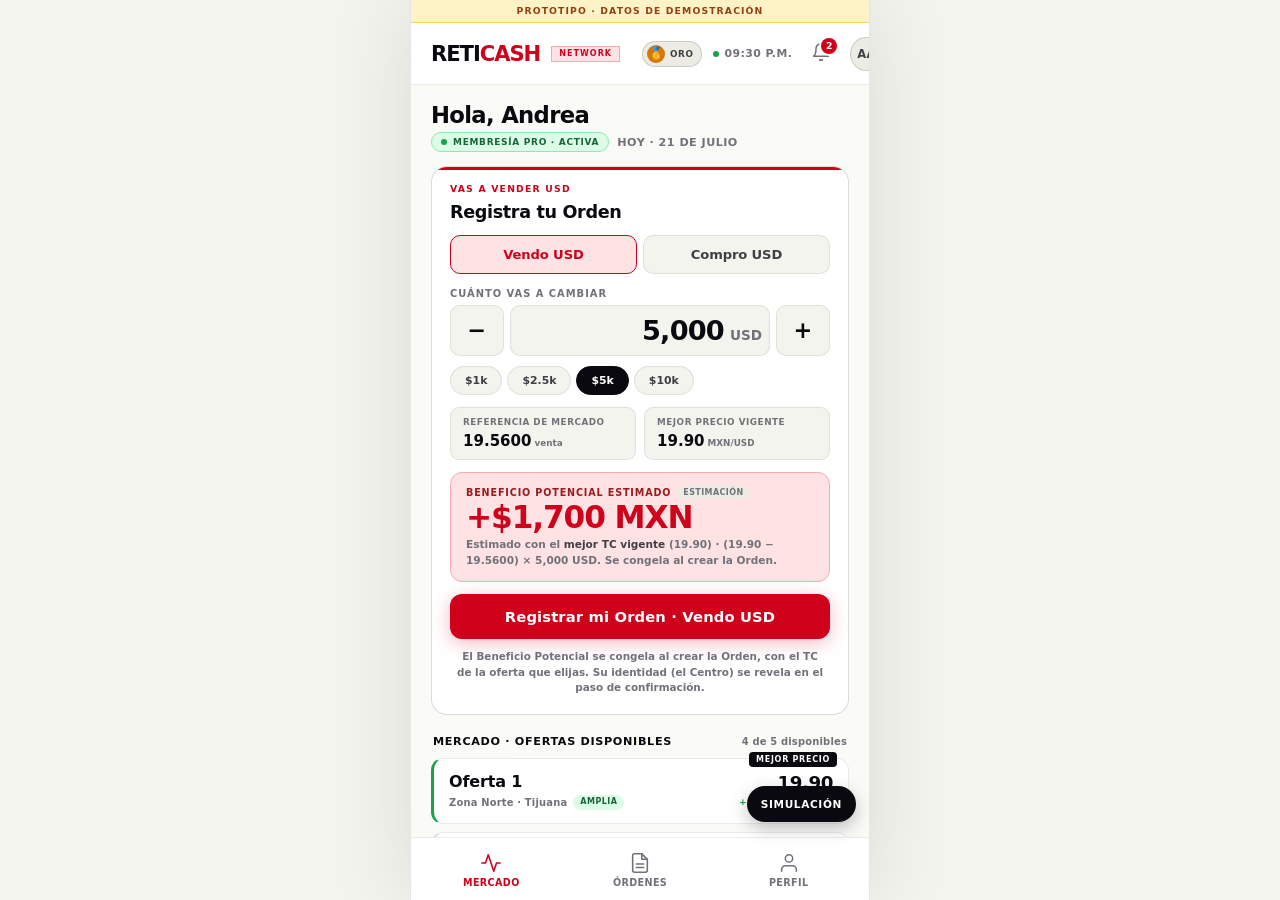
==== commit 50210c9d: "Publicar interfaces simuladas · 2026-07-22T17:02Z" ====
--- a/cliente.html
+++ b/cliente.html
@@ -16,7 +16,7 @@
 
   1 · CONTRATO ontológico (contratos/nucleo_membresia_caja.md) — LA ONTOLOGÍA.
       Innegociable. Vocabulario, objetos, acciones, estados. Toda categoría
-      visible acá sale del contrato.
+      visible aquí sale del contrato.
 
   2 · MM (customer.html + app.css) — EL FLUJO.
       Esqueleto de pantallas y mecánica probada en operación real: appbar,
@@ -30,7 +30,7 @@
       Destilado en el asset propio del repo → network-design-system.css
       (linkeado abajo): tokens, componentes, bottom sheets, estados,
       transiciones, dark mode, tipografía, animaciones. Esta interfaz se
-      construye SOBRE ese sistema; acá abajo solo va el CSS específico de
+      construye SOBRE ese sistema; aquí abajo solo va el CSS específico de
       las piezas del cliente (cotizador, tablero ciego, orden viva,
       veredicto, bloque conductual, referidos).
 
@@ -539,7 +539,7 @@
       <!-- MI CARD OPERAR con estimación -->
       <div class="op-hero sell" id="op-hero">
         <div class="op-hero-ey" id="op-hero-ey">Operar</div>
-        <h2 class="op-hero-t">Registrá tu Orden</h2>
+        <h2 class="op-hero-t">Registra tu Orden</h2>
 
         <div class="q-seg" id="q-seg">
           <button data-dir="sell" class="on">Vendo USD</button>
@@ -581,7 +581,7 @@
         <div class="blind-h-s" id="blind-count">—</div>
       </div>
       <div class="blind-list" id="blind-list"></div>
-      <div class="blind-nota"><strong>El nombre del Centro no se muestra acá.</strong> Solo ves TC, Capacidad y zona. La identidad se revela cuando registrás tu Orden (contrato §1.7.1). Tocá una oferta para estimar con su TC.</div>
+      <div class="blind-nota"><strong>El nombre del Centro no se muestra aquí.</strong> Solo ves TC, Capacidad y zona. La identidad se revela cuando registras tu Orden (contrato §1.7.1). Toca una oferta para estimar con su TC.</div>
 
       <!-- BLOQUE CONDUCTUAL (distribución MM: en Mercado) -->
       <div id="beh-mercado"></div>
@@ -652,7 +652,7 @@
           <h2 class="ref-block-t">Invitar al Network</h2>
           <button class="ref-invite" onclick="openInvite()">Invitar</button>
         </div>
-        <div class="ref-sub">Invitá a alguien a unirse al Network. El alta se habilita con la vigencia del KYC de RetiCash — sin aprobaciones manuales.</div>
+        <div class="ref-sub">Invita a alguien a unirse al Network. El alta se habilita con la vigencia del KYC de RetiCash — sin aprobaciones manuales.</div>
         <div class="inv-list" id="inv-list"></div>
         <div class="ref-nota">Las invitaciones registran el vínculo emisor→receptor como un hecho en la cadena de eventos, independiente de recompensas.</div>
       </div>
@@ -682,7 +682,7 @@
         <div class="pcard-r"><span class="k">Documento</span><span class="v">INE · ****1234</span></div>
         <div class="pcard-r"><span class="k">Correo</span><span class="v">andrea.alvarez@example.com</span></div>
         <div class="pcard-r"><span class="k">Teléfono</span><span class="v">+52 664 123 4567</span></div>
-        <div class="pf-nota">Tus datos y biometría los captura y custodia RetiCash. Los Centros donde operás nunca son dueños de tu identidad.</div>
+        <div class="pf-nota">Tus datos y biometría los captura y custodia RetiCash. Los Centros donde operas nunca son dueños de tu identidad.</div>
       </div>
 
       <div class="pcard">
@@ -725,8 +725,8 @@
 <div class="ovl" id="ovl-confirm">
   <div class="modal">
     <button class="modal-x" onclick="closeAll()">×</button>
-    <div class="modal-t">Confirmá tu Orden</div>
-    <div class="modal-s">Al confirmar se congelan el TC, la Referencia y el sentido — y el Beneficio Potencial deja de ser estimación para volverse hecho registrado. <strong>Acá se te revela el Centro y la sucursal.</strong></div>
+    <div class="modal-t">Confirma tu Orden</div>
+    <div class="modal-s">Al confirmar se congelan el TC, la Referencia y el sentido — y el Beneficio Potencial deja de ser estimación para volverse hecho registrado. <strong>Aquí se te revela el Centro y la sucursal.</strong></div>
     <div class="kv-grid">
       <div class="kv-cell"><div class="kv-l">Sentido</div><div class="kv-v" id="cf-sent">—</div></div>
       <div class="kv-cell"><div class="kv-l">Monto</div><div class="kv-v" id="cf-monto">—</div></div>
@@ -742,7 +742,7 @@
 <div class="ovl" id="ovl-liveorder">
   <div class="modal">
     <button class="modal-x" onclick="closeAll()">×</button>
-    <div class="modal-t">Ya tenés una Orden viva</div>
+    <div class="modal-t">Ya tienes una Orden viva</div>
     <div class="modal-s" id="lo-sub">Solo puede haber una Orden viva por Cliente (contrato §6.2).</div>
     <div class="modal-btns stack">
       <button class="primary" onclick="liveOrderResolve('cancel')">Cancelar la anterior y registrar la nueva</button>
@@ -790,8 +790,8 @@
 <div class="ovl" id="ovl-activar">
   <div class="modal">
     <button class="modal-x" onclick="closeAll()">×</button>
-    <div class="modal-t">Activá tu Membresía Pro</div>
-    <div class="modal-s">La Membresía es tu acceso al marketplace. Elegí cómo pagarla — cada canal es un recorrido distinto.</div>
+    <div class="modal-t">Activa tu Membresía Pro</div>
+    <div class="modal-s">La Membresía es tu acceso al marketplace. Elige cómo pagarla — cada canal es un recorrido distinto.</div>
     <div class="act-benef">
       <div class="act-benef-r"><span class="k">Plan</span><span class="v">Pro</span></div>
       <div class="act-benef-r"><span class="k">Precio</span><span class="v">$12 USD / mes</span></div>
@@ -799,11 +799,11 @@
     </div>
     <div class="chan-card efectivo" onclick="openActivarEfectivo()">
       <div class="chan-card-h"><div class="chan-ic">🏦</div><div class="chan-t">En ventanilla · efectivo</div><span class="chan-tag def">habitual</span></div>
-      <div class="chan-d">Andá a un Centro RetiCash y el Cajero cobra en efectivo. Tu Membresía se activa en el momento del cobro.</div>
+      <div class="chan-d">Ve a un Centro RetiCash y el Cajero cobra en efectivo. Tu Membresía se activa en el momento del cobro.</div>
     </div>
     <div class="chan-card digital" onclick="openActivarDigital()">
       <div class="chan-card-h"><div class="chan-ic">📲</div><div class="chan-t">Desde la app · SPEI o CoDi</div></div>
-      <div class="chan-d">Transferí a RetiCash desde tu banco. Tu Membresía queda esperando hasta que RetiCash confirme el ingreso.</div>
+      <div class="chan-d">Transfiere a RetiCash desde tu banco. Tu Membresía queda esperando hasta que RetiCash confirme el ingreso.</div>
     </div>
     <div class="chan-guard"><strong>La Membresía es de RetiCash en todos los canales.</strong> El Cajero cobra en su nombre — nunca es dueño de tu Membresía.</div>
   </div>
@@ -816,8 +816,8 @@
     <div class="modal-t">Activación en ventanilla</div>
     <div class="modal-s">Iniciaste la activación en efectivo. El cobro y la activación se completan <strong>presencialmente</strong> en un Centro RetiCash.</div>
     <ol class="act-steps">
-      <li class="act-step">Andá a cualquier Centro RetiCash en TJ.</li>
-      <li class="act-step">Mostrá este código en ventanilla.</li>
+      <li class="act-step">Ve a cualquier Centro RetiCash en TJ.</li>
+      <li class="act-step">Muestra este código en ventanilla.</li>
       <li class="act-step">El Cajero cobra <strong>$12 USD en efectivo</strong> y tu Membresía Pro se activa en el momento.</li>
     </ol>
     <div class="act-code" id="ef-code">RC-MEM-0000</div>
@@ -831,7 +831,7 @@
   <div class="modal">
     <button class="modal-x" onclick="closeAll()">×</button>
     <div class="modal-t">Activación desde la app</div>
-    <div class="modal-s">Transferí a <strong>RetiCash</strong> desde tu banco. Elegí el medio.</div>
+    <div class="modal-s">Transfiere a <strong>RetiCash</strong> desde tu banco. Elige el medio.</div>
     <div class="q-seg" id="dig-seg" style="margin-bottom:14px">
       <button data-dig="spei" class="on" onclick="pickDig('spei')">SPEI</button>
       <button data-dig="codi" onclick="pickDig('codi')">CoDi</button>
@@ -843,7 +843,7 @@
       <div class="act-benef-r"><span class="k">Concepto</span><span class="v">MEMB-CST-M78L</span></div>
     </div>
     <div class="chan-guard">El beneficiario es <strong>RetiCash</strong>, nunca el Centro. Tu Membresía queda en <strong>esperando confirmación</strong> hasta que RetiCash valide el ingreso.</div>
-    <div class="modal-btns"><button onclick="closeAll()">Cancelar</button><button class="primary" onclick="confirmDigital()">Ya transferí</button></div>
+    <div class="modal-btns"><button onclick="closeAll()">Cancelar</button><button class="primary" onclick="confirmDigital()">Ya transfiere</button></div>
   </div>
 </div>
 
@@ -888,13 +888,13 @@
   { id:"IV-C3", nombre:"Rodrigo Álvarez",    correo:"rodrigo.alvarez@example.com",    emitida:"2026-07-20", estado:"enviada" }
 ];
 const NOTIFS = [
-  { id:1, p:"critical", read:false, t:"Tu Orden entra en Riesgo en 30 min", body:"RC-8K3-XA7 · vence a las 04:30. Presentá tu código en ventanilla.", meta:"hace 2 h" },
+  { id:1, p:"critical", read:false, t:"Tu Orden entra en Riesgo en 30 min", body:"RC-8K3-XA7 · vence a las 04:30. Presenta tu código en ventanilla.", meta:"hace 2 h" },
   { id:2, p:"info",     read:false, t:"Fernando Álvarez se unió al Network",  body:"Tu invitación IV-A1 fue aceptada. El vínculo quedó registrado.",     meta:"ayer" },
   { id:3, p:"passive",  read:true,  t:"Nuevo promedio de Referencia",         body:"La Referencia de venta se actualizó a 19.6800 esta mañana.",         meta:"ayer" }
 ];
 const SCI_RULES = [
   { pts:+80, t:"Ejecutar Orden a tiempo",     d:"Ejecutá tu Orden dentro del TC congelado — antes del vencimiento." },
-  { pts:+40, t:"Cerrar la semana operando",   d:"Cerrás la semana con al menos una Orden ejecutada." },
+  { pts:+40, t:"Cerrar la semana operando",   d:"Cierras la semana con al menos una Orden ejecutada." },
   { pts:+20, t:"Invitación aceptada",         d:"Cuando alguien que invitaste completa su KYC en el Network." },
   { pts:-30, t:"Vencimiento por no_show",      d:"No te presentaste en ventanilla. La Orden pasó a no_show." },
   { pts:-15, t:"Cancelación con anticipación", d:"Cancelaste una Orden antes de ejecutar." }
@@ -950,7 +950,7 @@
 function paintMembGate(){
   const w=$("memb-gate");
   if(INTENTO_EFECTIVO && MEMB.estado!=="active"){
-    w.innerHTML='<div class="mgate wait-cash"><div class="mgate-ey">Esperando activación en ventanilla</div><div class="mgate-t">Andá a ventanilla con tu código</div><div class="mgate-s">Mostrá <strong>'+INTENTO_EFECTIVO.code+'</strong> en cualquier Centro RetiCash. El Cajero cobra $12 USD en efectivo y tu Membresía se activa en el momento. <strong>El Cajero cobra en nombre de RetiCash.</strong></div><div class="mgate-code">'+INTENTO_EFECTIVO.code+'</div></div>';
+    w.innerHTML='<div class="mgate wait-cash"><div class="mgate-ey">Esperando activación en ventanilla</div><div class="mgate-t">Ve a ventanilla con tu código</div><div class="mgate-s">Muestra <strong>'+INTENTO_EFECTIVO.code+'</strong> en cualquier Centro RetiCash. El Cajero cobra $12 USD en efectivo y tu Membresía se activa en el momento. <strong>El Cajero cobra en nombre de RetiCash.</strong></div><div class="mgate-code">'+INTENTO_EFECTIVO.code+'</div></div>';
     return;
   }
   if(MEMB.estado==="pending_activation"){
@@ -958,7 +958,7 @@
     return;
   }
   if(MEMB.estado==="grace"){
-    w.innerHTML='<div class="mgate grace"><div class="mgate-ey">Membresía en gracia</div><div class="mgate-t">Renová para no perder el acceso</div><div class="mgate-s">Tu Membresía venció pero seguís operando en la ventana de gracia. Renovala antes de que se cierre.</div><button class="mgate-btn" onclick="openActivar()">Renovar Membresía</button></div>';
+    w.innerHTML='<div class="mgate grace"><div class="mgate-ey">Membresía en gracia</div><div class="mgate-t">Renueva para no perder el acceso</div><div class="mgate-s">Tu Membresía venció pero sigues operando en la ventana de gracia. Renovala antes de que se cierre.</div><button class="mgate-btn" onclick="openActivar()">Renovar Membresía</button></div>';
     return;
   }
   if(MEMB.estado==="anon" || MEMB.estado==="expired"){
@@ -979,7 +979,7 @@
 function confirmEfectivo(){
   INTENTO_EFECTIVO = { code: $("ef-code").textContent };
   closeAll();
-  toast("Activación iniciada · andá a ventanilla con tu código","");
+  toast("Activación iniciada · ve a ventanilla con tu código","");
   paintMercado();
 }
 function openActivarDigital(){ closeAll(true); pickDig("spei"); $("ovl-digital").classList.add("on"); }
@@ -1067,7 +1067,7 @@
     btn.onclick = openConfirm;
   } else {
     btn.classList.add("side-neutro");
-    btn.textContent = "Activá tu Membresía para operar";
+    btn.textContent = "Activa tu Membresía para operar";
     btn.onclick = openActivar;
   }
 
@@ -1129,7 +1129,7 @@
     '<div class="beh-w-foot">Mejor racha: <strong>'+b.mejor_racha+' semanas</strong> · Esta semana: <strong>operada</strong></div>';
 }
 function behNudgeHTML(b){
-  return '<div class="beh-nudge"><div class="beh-nudge-ey">Oportunidad de la semana</div><div class="beh-nudge-v">+'+fmtMoney(b.nudge.potential)+'</div><div class="beh-nudge-txt">de <strong>Beneficio Potencial</strong> si cerrás <strong>'+b.nudge.ops_remaining+' operaciones más</strong> esta semana con el flujo típico de tu cuenta.</div></div>';
+  return '<div class="beh-nudge"><div class="beh-nudge-ey">Oportunidad de la semana</div><div class="beh-nudge-v">+'+fmtMoney(b.nudge.potential)+'</div><div class="beh-nudge-txt">de <strong>Beneficio Potencial</strong> si cierras <strong>'+b.nudge.ops_remaining+' operaciones más</strong> esta semana con el flujo típico de tu cuenta.</div></div>';
 }
 
 /* Beneficio del mes (NÚCLEO — ciclo del Beneficio ya modelado, siempre
@@ -1152,8 +1152,8 @@
   const max=Math.max(1,cap,dej);
   const capW=Math.round(cap/max*100), dejW=Math.round(dej/max*100);
   const foot = dej>0
-    ? 'Cada Orden que ejecutás a tiempo pasa de <strong>Dejado ir</strong> a <strong>Capturado</strong>.'
-    : 'No dejaste ir Beneficio este mes. Seguí operando para sostenerlo.';
+    ? 'Cada Orden que ejecutas a tiempo pasa de <strong>Dejado ir</strong> a <strong>Capturado</strong>.'
+    : 'No dejaste ir Beneficio este mes. Sigue operando para sostenerlo.';
   return '<div class="beh">' +
     '<div class="beh-title">Tu Beneficio este mes</div>' +
     '<div class="bvd">' +
@@ -1198,11 +1198,11 @@
   const tc = DIRECTION==="sell" ? c.tc_venta : c.tc_compra;
   const ref = DIRECTION==="sell" ? REF.venta : REF.compra;
   const monto = parseAmt($("amt").value);
-  if(monto<=0){ toast("Ingresá un monto en USD","err"); return; }
+  if(monto<=0){ toast("Ingresa un monto en USD","err"); return; }
   if(ORD_VIVA && (ORD_VIVA.estado==="pending"||ORD_VIVA.estado==="partial")){
     const merge = ORD_VIVA.sentido===DIRECTION;
     $("lo-merge").disabled=!merge; $("lo-merge").style.opacity=merge?"":".4";
-    $("lo-sub").innerHTML = 'Ya tenés una Orden <strong>'+ORD_VIVA.estado+'</strong> ('+ORD_VIVA.id+'): '+fmtUSD(ORD_VIVA.monto)+' a '+ORD_VIVA.tc_congelado.toFixed(2)+' en <strong>'+ORD_VIVA.centro_nombre+'</strong>. Solo puede haber una Orden viva por Cliente (contrato §6.2).'+(merge?'':'<br><br><em>Sumar no se ofrece: tu Orden viva es en sentido opuesto.</em>');
+    $("lo-sub").innerHTML = 'Ya tienes una Orden <strong>'+ORD_VIVA.estado+'</strong> ('+ORD_VIVA.id+'): '+fmtUSD(ORD_VIVA.monto)+' a '+ORD_VIVA.tc_congelado.toFixed(2)+' en <strong>'+ORD_VIVA.centro_nombre+'</strong>. Solo puede haber una Orden viva por Cliente (contrato §6.2).'+(merge?'':'<br><br><em>Sumar no se ofrece: tu Orden viva es en sentido opuesto.</em>');
     $("ovl-liveorder").classList.add("on"); return;
   }
   const bpd=beneficioPorUSD(DIRECTION,tc,ref); const benef=bpd*monto;
@@ -1222,7 +1222,7 @@
   const vig = MEMB.plan==="Pro" ? 8 : 4;
   ORD_VIVA = { id:"RC-"+Math.floor(Math.random()*900+100)+"-"+String.fromCharCode(65+Math.floor(Math.random()*26))+Math.floor(Math.random()*99).toString().padStart(2,"0"), centro_id:c.id, centro_nombre:c.nombre, sucursal:c.sucursal, sentido:DIRECTION, monto, tc_congelado:tc, ref_congelada:ref, creada_ms:now(), exp_ts:now()+vig*3600*1000, estado:"pending", paid:0 };
   SIM_MIN=0; $("sim-now").value=0; refreshSimSlider();
-  closeAll(); toast("Orden registrada · presentá tu código en ventanilla","ok"); tab("ordenes");
+  closeAll(); toast("Orden registrada · presenta tu código en ventanilla","ok"); tab("ordenes");
 }
 function liveOrderResolve(a){
   const mn=parseAmt($("amt").value);
@@ -1236,7 +1236,7 @@
 function paintOrdViva(){
   const w=$("ord-live-wrap");
   if(!ORD_VIVA || (ORD_VIVA.estado!=="pending"&&ORD_VIVA.estado!=="partial")){
-    w.innerHTML='<div class="empty-live"><div class="empty-live-t">Sin Órdenes vivas</div><div class="empty-live-s">Registrá una desde el Mercado.</div><button class="empty-live-btn" onclick="tab(\'mercado\')">Ir al Mercado</button></div>';
+    w.innerHTML='<div class="empty-live"><div class="empty-live-t">Sin Órdenes vivas</div><div class="empty-live-s">Registra una desde el Mercado.</div><button class="empty-live-btn" onclick="tab(\'mercado\')">Ir al Mercado</button></div>';
     return;
   }
   const secsLeft=Math.max(0,Math.round((ORD_VIVA.exp_ts-now())/1000));
@@ -1247,12 +1247,12 @@
   const sinPagar=Math.max(0,ORD_VIVA.monto-(ORD_VIVA.paid||0));
   const benef=bpd*sinPagar;
   const tag=expired?'<div class="qr-tag expired"><span class="qr-pulse"></span>Vencida</div>':(inRisk?'<div class="qr-tag risk"><span class="qr-pulse"></span>Beneficio en Riesgo</div>':'<div class="qr-tag"><span class="qr-pulse"></span>Orden lista para ejecutar</div>');
-  const risk=inRisk&&!expired?'<div class="risk-banner"><div class="risk-banner-ic">⏱</div><div class="risk-banner-txt">Tu Orden entró en el umbral de <strong>'+RISK_THRESHOLD_MIN+' minutos</strong> al vencimiento. Tu Beneficio Potencial de '+fmtMoney(benef)+' está <strong>en Riesgo</strong> — presentá tu código en ventanilla ahora.</div></div>':"";
+  const risk=inRisk&&!expired?'<div class="risk-banner"><div class="risk-banner-ic">⏱</div><div class="risk-banner-txt">Tu Orden entró en el umbral de <strong>'+RISK_THRESHOLD_MIN+' minutos</strong> al vencimiento. Tu Beneficio Potencial de '+fmtMoney(benef)+' está <strong>en Riesgo</strong> — presenta tu código en ventanilla ahora.</div></div>':"";
   w.innerHTML = risk +
     '<div class="qr-card">'+tag+
       '<div class="qr-img">'+qrSVG(ORD_VIVA.id)+'</div>'+
       '<div class="qr-code">'+ORD_VIVA.id+'</div>'+
-      '<div class="qr-sub">Presentá este código en ventanilla</div>'+
+      '<div class="qr-sub">Presenta este código en ventanilla</div>'+
       '<div class="qr-data kv-grid">'+
         '<div class="kv-cell"><div class="kv-l">'+(ORD_VIVA.sentido==="sell"?"Vendés":"Comprás")+'</div><div class="kv-v">'+fmtUSD(ORD_VIVA.monto)+'</div></div>'+
         '<div class="kv-cell"><div class="kv-l">TC congelado</div><div class="kv-v">'+ORD_VIVA.tc_congelado.toFixed(2)+'</div></div>'+
@@ -1279,13 +1279,13 @@
     const s=Math.max(0,Math.round((ORD_VIVA.exp_ts-now())/1000));
     clk.classList.remove("no-live"); $("clk-ey").textContent="Tiempo para ejecutar tu Orden";
     $("clk-time").textContent=fmtHMS(s); $("clk-time").classList.toggle("warn",s<=RISK_THRESHOLD_MIN*60);
-    $("clk-msg").textContent="Presentá tu código en ventanilla antes del vencimiento.";
+    $("clk-msg").textContent="Presenta tu código en ventanilla antes del vencimiento.";
   } else {
     const last=HISTORIAL.filter(o=>o.estado==="completed"||o.estado==="partial").map(o=>new Date(o.fecha).getTime()).sort((a,b)=>b-a)[0];
     clk.classList.add("no-live"); $("clk-ey").textContent="Tiempo sin operar";
     if(last){ const diff=Math.max(0,now()-last); const s=Math.floor(diff/1000),d=Math.floor(s/86400),h=Math.floor((s%86400)/3600),m=Math.floor((s%3600)/60); $("clk-time").textContent=(d>0?d+" días ":"")+h+":"+String(m).padStart(2,"0"); }
     else $("clk-time").textContent="—";
-    $("clk-time").classList.remove("warn"); $("clk-msg").textContent="Registrá una Orden desde el Mercado cuando quieras.";
+    $("clk-time").classList.remove("warn"); $("clk-msg").textContent="Registra una Orden desde el Mercado cuando quieras.";
   }
 }
 
@@ -1300,7 +1300,7 @@
     else if(o.estado==="partial"){ per+=bpd*(o.monto-o.paid); n++; }
   });
   if(per<=0){ w.innerHTML=""; return; }
-  w.innerHTML = '<div class="perdido-banner"><div class="perdido-banner-ic">▼</div><div class="perdido-banner-txt">Este mes dejaste de ganar <strong>'+fmtMoney(per)+'</strong> en '+n+' orden'+(n===1?'':'es')+' no ejecutada'+(n===1?'':'s')+' o incompleta'+(n===1?'':'s')+'. Ejecutá siempre lo que registrás para no volver a perderlo.</div></div>';
+  w.innerHTML = '<div class="perdido-banner"><div class="perdido-banner-ic">▼</div><div class="perdido-banner-txt">Este mes dejaste de ganar <strong>'+fmtMoney(per)+'</strong> en '+n+' orden'+(n===1?'':'es')+' no ejecutada'+(n===1?'':'s')+' o incompleta'+(n===1?'':'s')+'. Ejecutá siempre lo que registras para no volver a perderlo.</div></div>';
 }
 
 function paintVeredicto(){
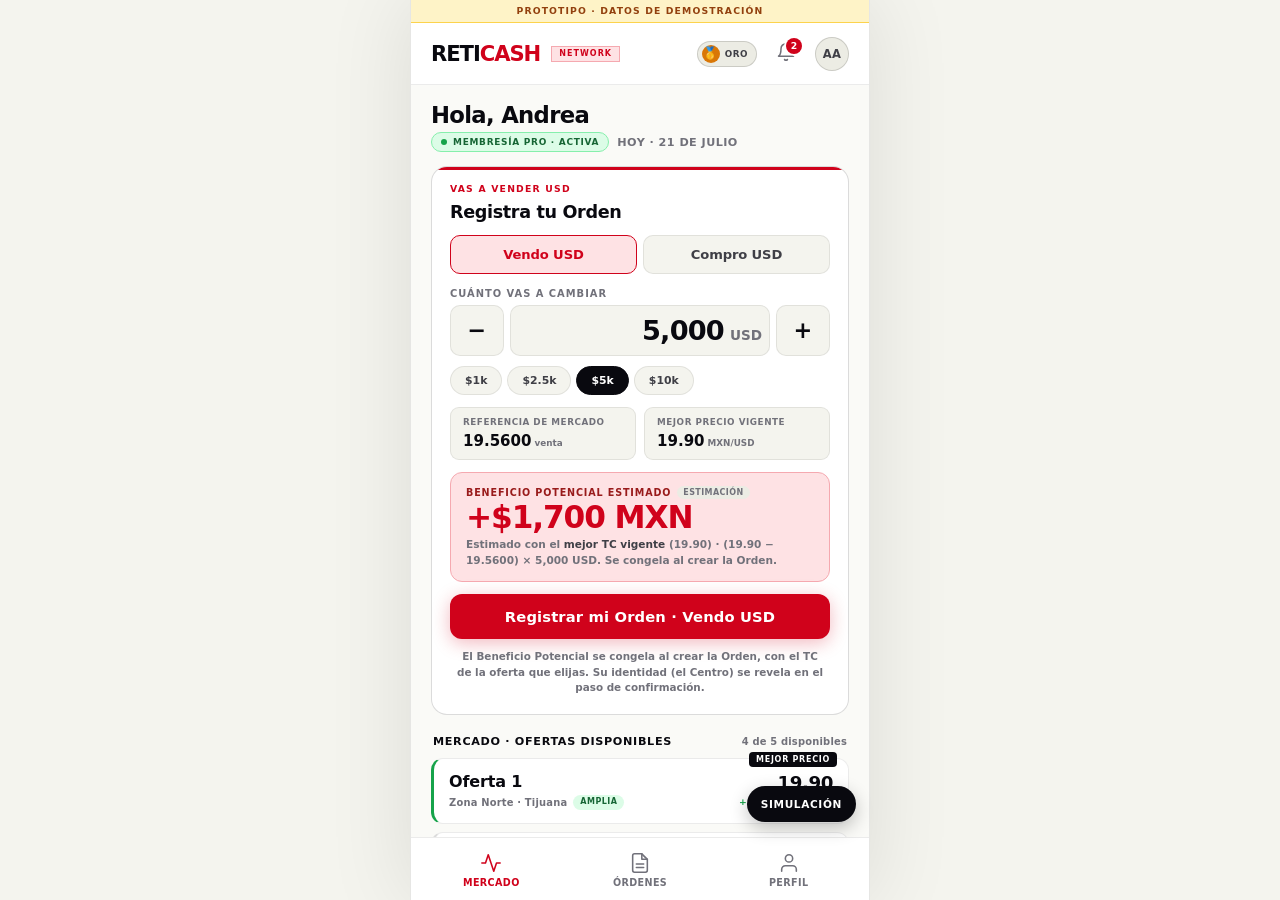
==== commit 5ee679a3: "Publicar interfaces simuladas · 2026-07-22T17:54Z" ====
--- a/cliente.html
+++ b/cliente.html
@@ -44,7 +44,7 @@
    · C3 · Referido / Invitación con lista de estados. Sin recompensas.
    · Mecánica nueva (§1.4 contrato): Beneficio Potencial ESTIMADO en vivo
           contra el mejor TC vigente del mercado ciego, ROTULADO como
-          estimación (§6.3 "si estimás, decilo"). No es el evento — ese nace
+          estimación (§6.3 "si estimas, dilo"). No es el evento — ese nace
           en CreateOrder. Si el cliente elige otra oferta, recalcula.
 
   Si el vocabulario del contrato no alcanza: divergencia registrada, no
@@ -497,7 +497,7 @@
       <button onclick="simDark()">Toggle dark</button>
     </div>
     <div class="sim-explain">
-      <b>Umbral "en Riesgo"</b> = 30 min antes del vencimiento (§6.2.13). La Orden viva vence en 60 min desde t₀; cruzá los 30 min con el slider.<br><br>
+      <b>Umbral "en Riesgo"</b> = 30 min antes del vencimiento (§6.2.13). La Orden viva vence en 60 min desde t₀; cruza los 30 min con el slider.<br><br>
       <b>Servicio SCI: caer</b> — simula el motor conductual ausente. La capa conductual del núcleo pasa a estado neutro <span class="mono">{has_data:false}</span> sin romper la UI (§5.9 contrato). El ciclo del Beneficio (Real/Perdido/veredicto) NO se afecta — es dato del núcleo, no del servicio.
     </div>
   </div>
@@ -512,15 +512,11 @@
     <span class="role">Network</span>
     <span class="sp"></span>
     <span class="lvl-chip" id="lvl-chip"><span class="lvl-chip-medal" id="lvl-chip-medal">🥇</span><span class="lvl-chip-name" id="lvl-chip-name">Oro</span></span>
-    <span class="clock"><span class="cdot"></span> <span id="clock-live">—</span></span>
     <button class="rc-bell" id="rc-bell" onclick="openNotif()" aria-label="Notificaciones">
       <svg viewBox="0 0 24 24"><path d="M18 8a6 6 0 1 0-12 0c0 7-3 9-3 9h18s-3-2-3-9"/><path d="M13.73 21a2 2 0 0 1-3.46 0"/></svg>
       <span class="rc-bell-badge" id="rc-bell-badge">2</span>
     </button>
     <button class="who-avatar" id="who-avatar" onclick="openMini()" aria-label="Perfil">AA</button>
-    <button class="appbar-exit" onclick="simKick()" aria-label="Salir">
-      <svg viewBox="0 0 24 24"><path d="M9 21H5a2 2 0 0 1-2-2V5a2 2 0 0 1 2-2h4"/><polyline points="16 17 21 12 16 7"/><line x1="21" y1="12" x2="9" y2="12"/></svg>
-    </button>
   </header>
 
   <div class="sa">
@@ -668,7 +664,7 @@
       <div class="pcard">
         <div class="pcard-h"><h2 class="h2">Recompensas del plan</h2></div>
         <ul class="pf-recos">
-          <li class="pf-reco"><div class="pf-reco-t">Prellamada del TC</div><div class="pf-reco-d">Recibís aviso 2 horas antes del ajuste diario del TC en cada Centro.</div></li>
+          <li class="pf-reco"><div class="pf-reco-t">Prellamada del TC</div><div class="pf-reco-d">Recibes aviso 2 horas antes del ajuste diario del TC en cada Centro.</div></li>
           <li class="pf-reco"><div class="pf-reco-t">TC Lock extendido</div><div class="pf-reco-d">Tu Orden mantiene el TC congelado hasta 8 horas (vs. 4 horas del plan base).</div></li>
           <li class="pf-reco"><div class="pf-reco-t">Historial exportable</div><div class="pf-reco-d">Reporte mensual descargable con Beneficio Real y Perdido detallados por Centro.</div></li>
         </ul>
@@ -767,7 +763,7 @@
 <div class="ovl" id="ovl-rules">
   <div class="modal">
     <button class="modal-x" onclick="closeAll()">×</button>
-    <div class="modal-t">Cómo ganás puntos</div>
+    <div class="modal-t">Cómo ganas puntos</div>
     <div class="modal-s">Reglas del servicio SCI+conductual. Cuando el servicio no responde, la interfaz muestra estado neutro sin romper (contrato §5.9).</div>
     <ul class="rules-list" id="rules-list"></ul>
   </div>
@@ -893,7 +889,7 @@
   { id:3, p:"passive",  read:true,  t:"Nuevo promedio de Referencia",         body:"La Referencia de venta se actualizó a 19.6800 esta mañana.",         meta:"ayer" }
 ];
 const SCI_RULES = [
-  { pts:+80, t:"Ejecutar Orden a tiempo",     d:"Ejecutá tu Orden dentro del TC congelado — antes del vencimiento." },
+  { pts:+80, t:"Ejecutar Orden a tiempo",     d:"Ejecuta tu Orden dentro del TC congelado — antes del vencimiento." },
   { pts:+40, t:"Cerrar la semana operando",   d:"Cierras la semana con al menos una Orden ejecutada." },
   { pts:+20, t:"Invitación aceptada",         d:"Cuando alguien que invitaste completa su KYC en el Network." },
   { pts:-30, t:"Vencimiento por no_show",      d:"No te presentaste en ventanilla. La Orden pasó a no_show." },
@@ -962,7 +958,7 @@
     return;
   }
   if(MEMB.estado==="anon" || MEMB.estado==="expired"){
-    const t = MEMB.estado==="expired" ? "Tu Membresía venció" : "Necesitás una Membresía para operar";
+    const t = MEMB.estado==="expired" ? "Tu Membresía venció" : "Necesitas una Membresía para operar";
     w.innerHTML='<div class="mgate req"><div class="mgate-ey">Membresía requerida</div><div class="mgate-t">'+t+'</div><div class="mgate-s">La Membresía es tu acceso al marketplace del Network. Se paga a <strong>RetiCash</strong>, nunca al Centro.</div><button class="mgate-btn" onclick="openActivar()">Activar Membresía</button></div>';
     return;
   }
@@ -1254,7 +1250,7 @@
       '<div class="qr-code">'+ORD_VIVA.id+'</div>'+
       '<div class="qr-sub">Presenta este código en ventanilla</div>'+
       '<div class="qr-data kv-grid">'+
-        '<div class="kv-cell"><div class="kv-l">'+(ORD_VIVA.sentido==="sell"?"Vendés":"Comprás")+'</div><div class="kv-v">'+fmtUSD(ORD_VIVA.monto)+'</div></div>'+
+        '<div class="kv-cell"><div class="kv-l">'+(ORD_VIVA.sentido==="sell"?"Vendes":"Compras")+'</div><div class="kv-v">'+fmtUSD(ORD_VIVA.monto)+'</div></div>'+
         '<div class="kv-cell"><div class="kv-l">TC congelado</div><div class="kv-v">'+ORD_VIVA.tc_congelado.toFixed(2)+'</div></div>'+
         '<div class="kv-cell"><div class="kv-l">Referencia congelada</div><div class="kv-v">'+ORD_VIVA.ref_congelada.toFixed(4)+'</div></div>'+
         '<div class="kv-cell"><div class="kv-l">'+(inRisk?"En Riesgo":"Beneficio Potencial")+'</div><div class="kv-v '+(inRisk?"a":"g")+'">'+fmtMoney(benef)+'</div></div>'+
@@ -1300,7 +1296,7 @@
     else if(o.estado==="partial"){ per+=bpd*(o.monto-o.paid); n++; }
   });
   if(per<=0){ w.innerHTML=""; return; }
-  w.innerHTML = '<div class="perdido-banner"><div class="perdido-banner-ic">▼</div><div class="perdido-banner-txt">Este mes dejaste de ganar <strong>'+fmtMoney(per)+'</strong> en '+n+' orden'+(n===1?'':'es')+' no ejecutada'+(n===1?'':'s')+' o incompleta'+(n===1?'':'s')+'. Ejecutá siempre lo que registras para no volver a perderlo.</div></div>';
+  w.innerHTML = '<div class="perdido-banner"><div class="perdido-banner-ic">▼</div><div class="perdido-banner-txt">Este mes dejaste de ganar <strong>'+fmtMoney(per)+'</strong> en '+n+' orden'+(n===1?'':'es')+' no ejecutada'+(n===1?'':'s')+' o incompleta'+(n===1?'':'s')+'. Ejecuta siempre lo que registras para no volver a perderlo.</div></div>';
 }
 
 function paintVeredicto(){
@@ -1407,7 +1403,6 @@
   $("sim-now-lbl").textContent = s===0?"recién creada":(s>=60?"vencimiento":(rem+" min al vencimiento"+(rem<=RISK_THRESHOLD_MIN?" · en Riesgo":"")));
   const active=document.querySelector(".sc.on").id;
   if(active==="s-ordenes")paintOrdenes(); else if(active==="s-mercado")paintMercado();
-  paintClockLive();
 }
 document.addEventListener("input", e=>{ if(e.target&&e.target.id==="sim-now")refreshSimSlider(); });
 function simExecFull(){ if(!ORD_VIVA||(ORD_VIVA.estado!=="pending"&&ORD_VIVA.estado!=="partial")){toast("No hay Orden viva","err");return;} ORD_VIVA.paid=ORD_VIVA.monto;ORD_VIVA.estado="completed";HISTORIAL.unshift(archiveOrden("completed"));ORD_VIVA=null;closeAll();toast("Ejecutada íntegra · Beneficio Real registrado","ok");tab("ordenes"); }
@@ -1440,18 +1435,25 @@
 
 /* Filtros */
 document.querySelectorAll("#filt button").forEach(b=>b.addEventListener("click",()=>{HIST_FILTER=b.dataset.f;paintHistorial();}));
-/* Reloj */
-function paintClockLive(){ $("clock-live").textContent=new Date(now()).toLocaleTimeString("es-MX",{hour:"2-digit",minute:"2-digit"}); }
 /* Amount */
 $("amt").addEventListener("input",()=>paintCotizador());
 /* Toggle sentido */
 document.querySelectorAll("#q-seg button").forEach(b=>b.addEventListener("click",()=>{DIRECTION=b.dataset.dir;SEL_CENTRO_ID=null;paintMercado();}));
 /* Chrome Android teclado fix */
-/* Altura: la .app usa height:100dvh (design system) — dvh no miente en
-   iOS Safari como 100vh. Ya no hace falta el hack de innerHeight; se
-   deja un no-op por si alguna vista futura lo necesita. */
-function fixAppHeight(){}
+/* Altura del shell — robusta cross-browser.
+   El design system usa height:100dvh como base (bien en iOS/Chrome), pero
+   Firefox Android calcula dvh corto y deja aire debajo del bnav. Fijamos
+   la altura real del viewport (window.innerHeight) por JS y la refrescamos
+   con resize/orientation/visualViewport. innerHeight refleja el alto
+   visible en Firefox Android, iOS y Chrome, así que llena en los tres. */
+function fixAppHeight(){
+  const app=document.querySelector(".app");
+  if(app) app.style.height=window.innerHeight+"px";
+}
+window.addEventListener("resize",fixAppHeight);
 window.addEventListener("orientationchange",fixAppHeight);
+if(window.visualViewport) window.visualViewport.addEventListener("resize",fixAppHeight);
+fixAppHeight();
 
 /* Back-to-top — el scroll ocurre en window (la .app crece más que el viewport) */
 const SA=document.querySelector(".sa");
@@ -1461,8 +1463,7 @@
 function scrollTop(){ window.scrollTo({top:0,behavior:"smooth"}); SA.scrollTo && SA.scrollTo({top:0,behavior:"smooth"}); }
 
 /* Boot */
-paintClockLive(); paintMercado(); refreshSimSlider(); paintBellBadge(); paintTierChip();
-setInterval(paintClockLive,30000);
+paintMercado(); refreshSimSlider(); paintBellBadge(); paintTierChip();
 setInterval(()=>{ const a=document.querySelector(".sc.on"); if(a&&a.id==="s-ordenes")paintClk(); },1000);
 </script>
 </body>
--- a/network-design-system.css
+++ b/network-design-system.css
@@ -69,7 +69,7 @@
   --r-btn-sm:8px;
 
   /* ── Responsividad por audiencia (CLAUDE.md §8) ──
-     Breakpoints y anchos máximos por tipo de vista viven ACÁ, no ad-hoc
+     Breakpoints y anchos máximos por tipo de vista viven AQUÍ, no ad-hoc
      por interfaz. El cliente es una app de teléfono (ancho tipo app,
      centrada en desktop). Los roles operativos usan `--work-max` como
      superficie de trabajo (scaffold: ver `.app--work`). */
@@ -203,11 +203,12 @@
   z-index:60;
   transition:background var(--t) var(--ease),border-color var(--t) var(--ease);
 }
-.brand{font-weight:900;letter-spacing:-.05em;font-size:1.32rem;line-height:1;text-transform:uppercase;user-select:none;color:var(--ink)}
+.brand{flex-shrink:0;font-weight:900;letter-spacing:-.05em;font-size:1.32rem;line-height:1;text-transform:uppercase;user-select:none;color:var(--ink)}
 .brand em{font-style:normal;color:var(--red)}
 
 /* Role tag - cuadrado, identidad institucional (§3.16.7) */
 .role{
+  flex-shrink:0;
   font-size:.5rem;font-weight:800;letter-spacing:.13em;text-transform:uppercase;
   color:var(--red);background:var(--red-bg);border:1px solid var(--red-brd);
   padding:3px 7px;border-radius:0;line-height:1;user-select:none;white-space:nowrap;
@@ -217,6 +218,7 @@
 
 /* Tier chip (§3.16.7 - pill con nivel + medalla) */
 .lvl-chip{
+  flex-shrink:0;
   display:inline-flex;align-items:center;gap:5px;
   font-size:.55rem;font-weight:800;letter-spacing:.06em;text-transform:uppercase;
   color:var(--ink2);background:var(--surf3);border:1px solid var(--brd2);
@@ -243,7 +245,7 @@
 
 /* Campanita con badge */
 .rc-bell{
-  position:relative;background:transparent;border:0;padding:6px 8px;border-radius:8px;
+  flex-shrink:0;position:relative;background:transparent;border:0;padding:6px 8px;border-radius:8px;
   color:var(--ink3);cursor:pointer;
   transition:background var(--t-fast) var(--ease),color var(--t-fast) var(--ease);
 }
@@ -257,6 +259,7 @@
 
 /* Avatar con popover */
 .who-avatar{
+  flex-shrink:0;
   width:34px;height:34px;border-radius:50%;background:var(--surf3);color:var(--ink2);
   font-weight:800;font-size:.72rem;letter-spacing:.02em;
   display:flex;align-items:center;justify-content:center;border:1.5px solid var(--brd2);
@@ -285,16 +288,18 @@
 }
 
 @media (max-width:430px){
-  .appbar{gap:7px}
-  .lvl-chip-name{display:none} /* medal-only en móvil para no saturar el header */
-}
-@media (max-width:400px){
+  /* En teléfono el header prioriza marca + nivel + campana + avatar. El
+     chip de nivel colapsa a medalla-sola para no saturar. El reloj de
+     mercado (que Cajero/Admin sí usan, estilo CM) queda disponible en el
+     design system; el cliente simplemente no lo incluye. */
+  .appbar{gap:8px}
+  .lvl-chip-name{display:none} /* medal-only en móvil */
+}
+@media (max-width:360px){
   .appbar{gap:6px}
   .role{font-size:.46rem;letter-spacing:.1em;padding:3px 5px}
-  .lvl-chip{padding:2px;font-size:.5rem}
-  .lvl-chip-medal{width:18px;height:18px;font-size:.66rem}
-  .who-avatar{width:30px;height:30px;font-size:.66rem}
-  .rc-bell svg,.appbar-exit svg{width:18px;height:18px}
+  .who-avatar{width:32px;height:32px;font-size:.68rem}
+  .rc-bell svg{width:18px;height:18px}
 }
 
 /* ═════════════ SCROLL AREA + BNAV ═════════════ */
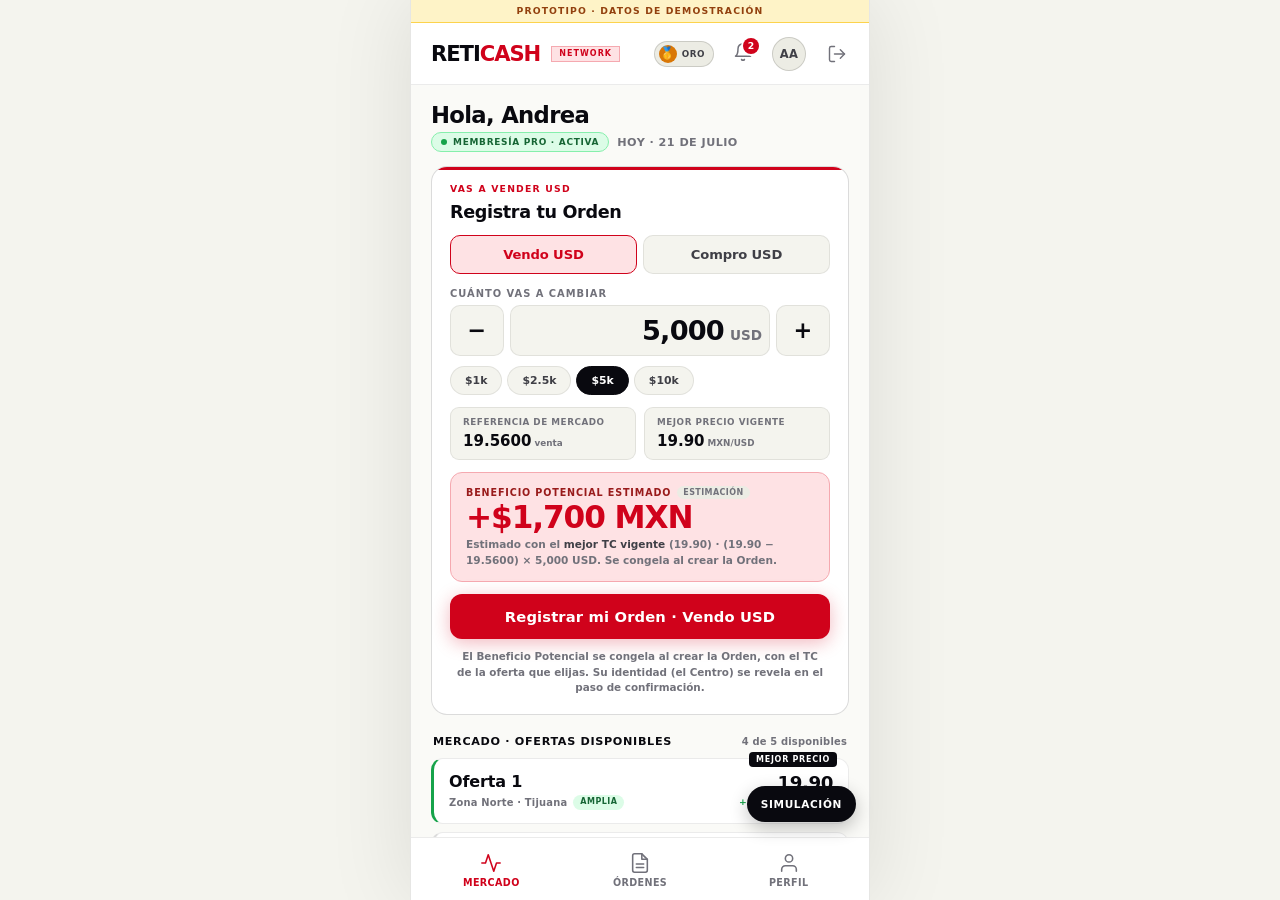
==== commit 8f872092: "Publicar interfaces simuladas · 2026-07-22T18:10Z" ====
--- a/cliente.html
+++ b/cliente.html
@@ -516,7 +516,10 @@
       <svg viewBox="0 0 24 24"><path d="M18 8a6 6 0 1 0-12 0c0 7-3 9-3 9h18s-3-2-3-9"/><path d="M13.73 21a2 2 0 0 1-3.46 0"/></svg>
       <span class="rc-bell-badge" id="rc-bell-badge">2</span>
     </button>
-    <button class="who-avatar" id="who-avatar" onclick="openMini()" aria-label="Perfil">AA</button>
+    <button class="who-avatar" id="who-avatar" onclick="openMini()" aria-label="Mi cuenta">AA</button>
+    <button class="appbar-exit" onclick="simKick()" aria-label="Cerrar sesión" title="Cerrar sesión">
+      <svg viewBox="0 0 24 24"><path d="M9 21H5a2 2 0 0 1-2-2V5a2 2 0 0 1 2-2h4"/><polyline points="16 17 21 12 16 7"/><line x1="21" y1="12" x2="9" y2="12"/></svg>
+    </button>
   </header>
 
   <div class="sa">
@@ -714,7 +717,7 @@
   <div class="mini-r">Cliente · Network</div>
   <div class="mini-mail">andrea.alvarez@example.com</div>
   <div class="mini-sep"></div>
-  <button class="mini-salir" onclick="simKick()">Cerrar sesión</button>
+  <button class="mini-ver" onclick="closeAll();tab('perfil')">Ver mi perfil</button>
 </div>
 
 <!-- Modales -->
--- a/network-design-system.css
+++ b/network-design-system.css
@@ -268,9 +268,9 @@
 }
 .who-avatar:hover{background:var(--surf2);color:var(--ink);border-color:var(--brd)}
 
-/* Exit icon */
+/* Exit icon (puerta) — salir explícito, estilo CM */
 .appbar-exit{
-  background:transparent;border:0;padding:8px;margin:-4px -6px -4px 4px;
+  flex-shrink:0;background:transparent;border:0;padding:8px;margin:-4px -6px -4px 2px;
   border-radius:8px;color:var(--ink3);cursor:pointer;
   transition:background var(--t-fast) var(--ease),color var(--t-fast) var(--ease);
 }
@@ -299,7 +299,7 @@
   .appbar{gap:6px}
   .role{font-size:.46rem;letter-spacing:.1em;padding:3px 5px}
   .who-avatar{width:32px;height:32px;font-size:.68rem}
-  .rc-bell svg{width:18px;height:18px}
+  .rc-bell svg,.appbar-exit svg{width:18px;height:18px}
 }
 
 /* ═════════════ SCROLL AREA + BNAV ═════════════ */
@@ -537,6 +537,10 @@
 .mini-r{font-size:.55rem;font-weight:800;letter-spacing:.09em;text-transform:uppercase;color:var(--ink3);margin-top:4px}
 .mini-mail{font-size:.66rem;color:var(--ink3);margin-top:6px;font-weight:600}
 .mini-sep{border-top:1px solid var(--brd);margin:12px -16px 10px}
+/* El avatar abre la CUENTA (no logout). Acción neutra: ver perfil.
+   El logout vive en el ícono de puerta del header (estilo CM). */
+.mini-ver{background:var(--ink);color:var(--surf);border:0;border-radius:8px;padding:10px;font-family:inherit;font-size:.72rem;font-weight:800;letter-spacing:.02em;width:100%;cursor:pointer;transition:background var(--t-fast) var(--ease)}
+.mini-ver:hover{background:var(--red)}
 .mini-salir{background:var(--red);color:#fff;border:0;border-radius:8px;padding:9px;font-family:inherit;font-size:.7rem;font-weight:800;text-transform:uppercase;letter-spacing:.03em;width:100%;cursor:pointer}
 
 /* ═════════════ KICK MODAL (herencia MM) ═════════════ */
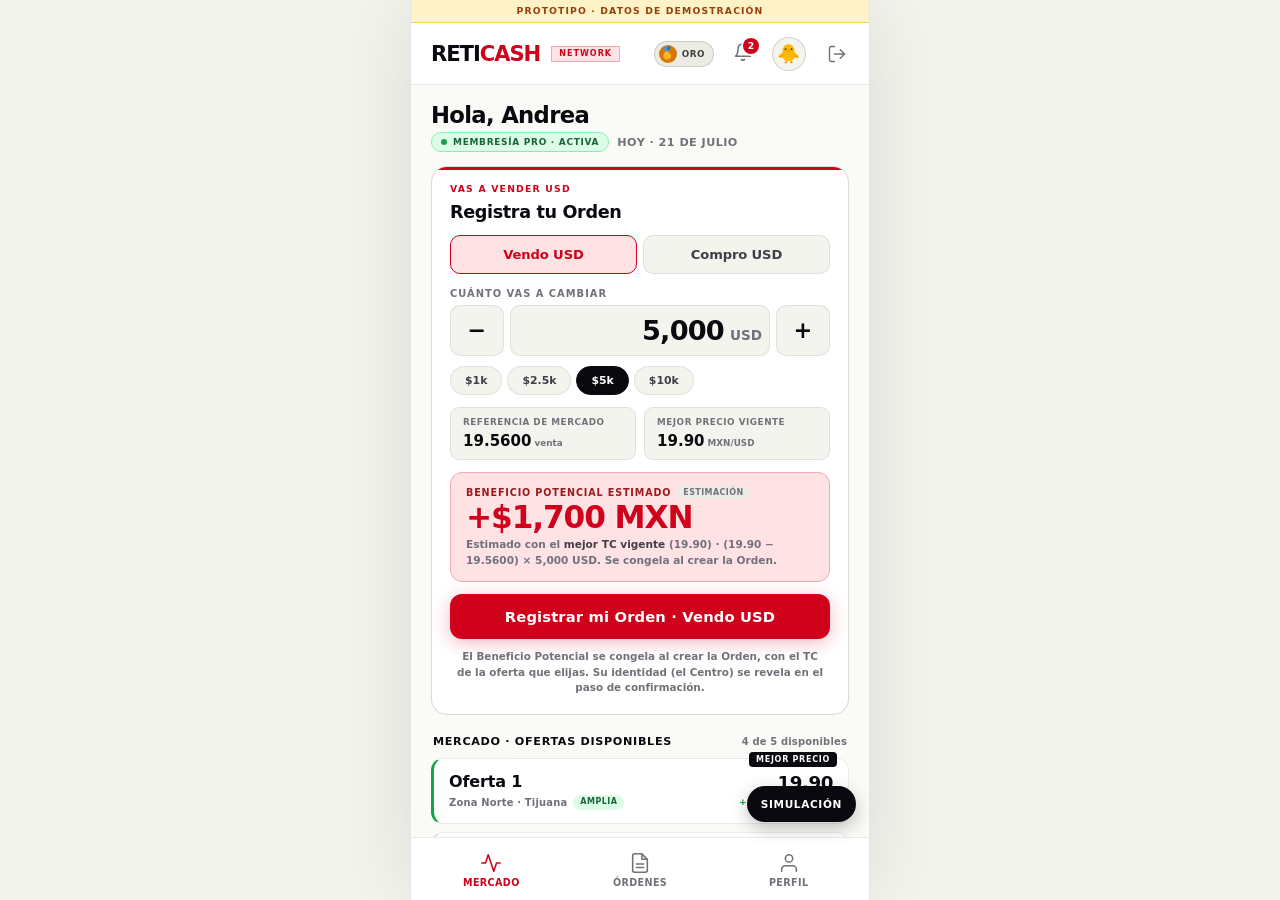
==== commit 6a64e121: "Publicar interfaces simuladas · 2026-07-22T18:26Z" ====
--- a/cliente.html
+++ b/cliente.html
@@ -516,7 +516,7 @@
       <svg viewBox="0 0 24 24"><path d="M18 8a6 6 0 1 0-12 0c0 7-3 9-3 9h18s-3-2-3-9"/><path d="M13.73 21a2 2 0 0 1-3.46 0"/></svg>
       <span class="rc-bell-badge" id="rc-bell-badge">2</span>
     </button>
-    <button class="who-avatar" id="who-avatar" onclick="openMini()" aria-label="Mi cuenta">AA</button>
+    <button class="who-avatar" id="who-avatar" onclick="openMini()" aria-label="Mi cuenta" style="font-size:1.15rem;background:var(--surf2)">🐥</button>
     <button class="appbar-exit" onclick="simKick()" aria-label="Cerrar sesión" title="Cerrar sesión">
       <svg viewBox="0 0 24 24"><path d="M9 21H5a2 2 0 0 1-2-2V5a2 2 0 0 1 2-2h4"/><polyline points="16 17 21 12 16 7"/><line x1="21" y1="12" x2="9" y2="12"/></svg>
     </button>
@@ -634,7 +634,7 @@
     <section class="sc" id="s-perfil">
 
       <div class="pf-cred">
-        <div class="pf-cred-av">AA</div>
+        <div class="pf-cred-av" style="background:var(--surf3)">🐥</div>
         <div class="pf-cred-info">
           <div class="pf-cred-n">Andrea Álvarez</div>
           <div class="pf-cred-id">CST-20260214-M78L</div>
